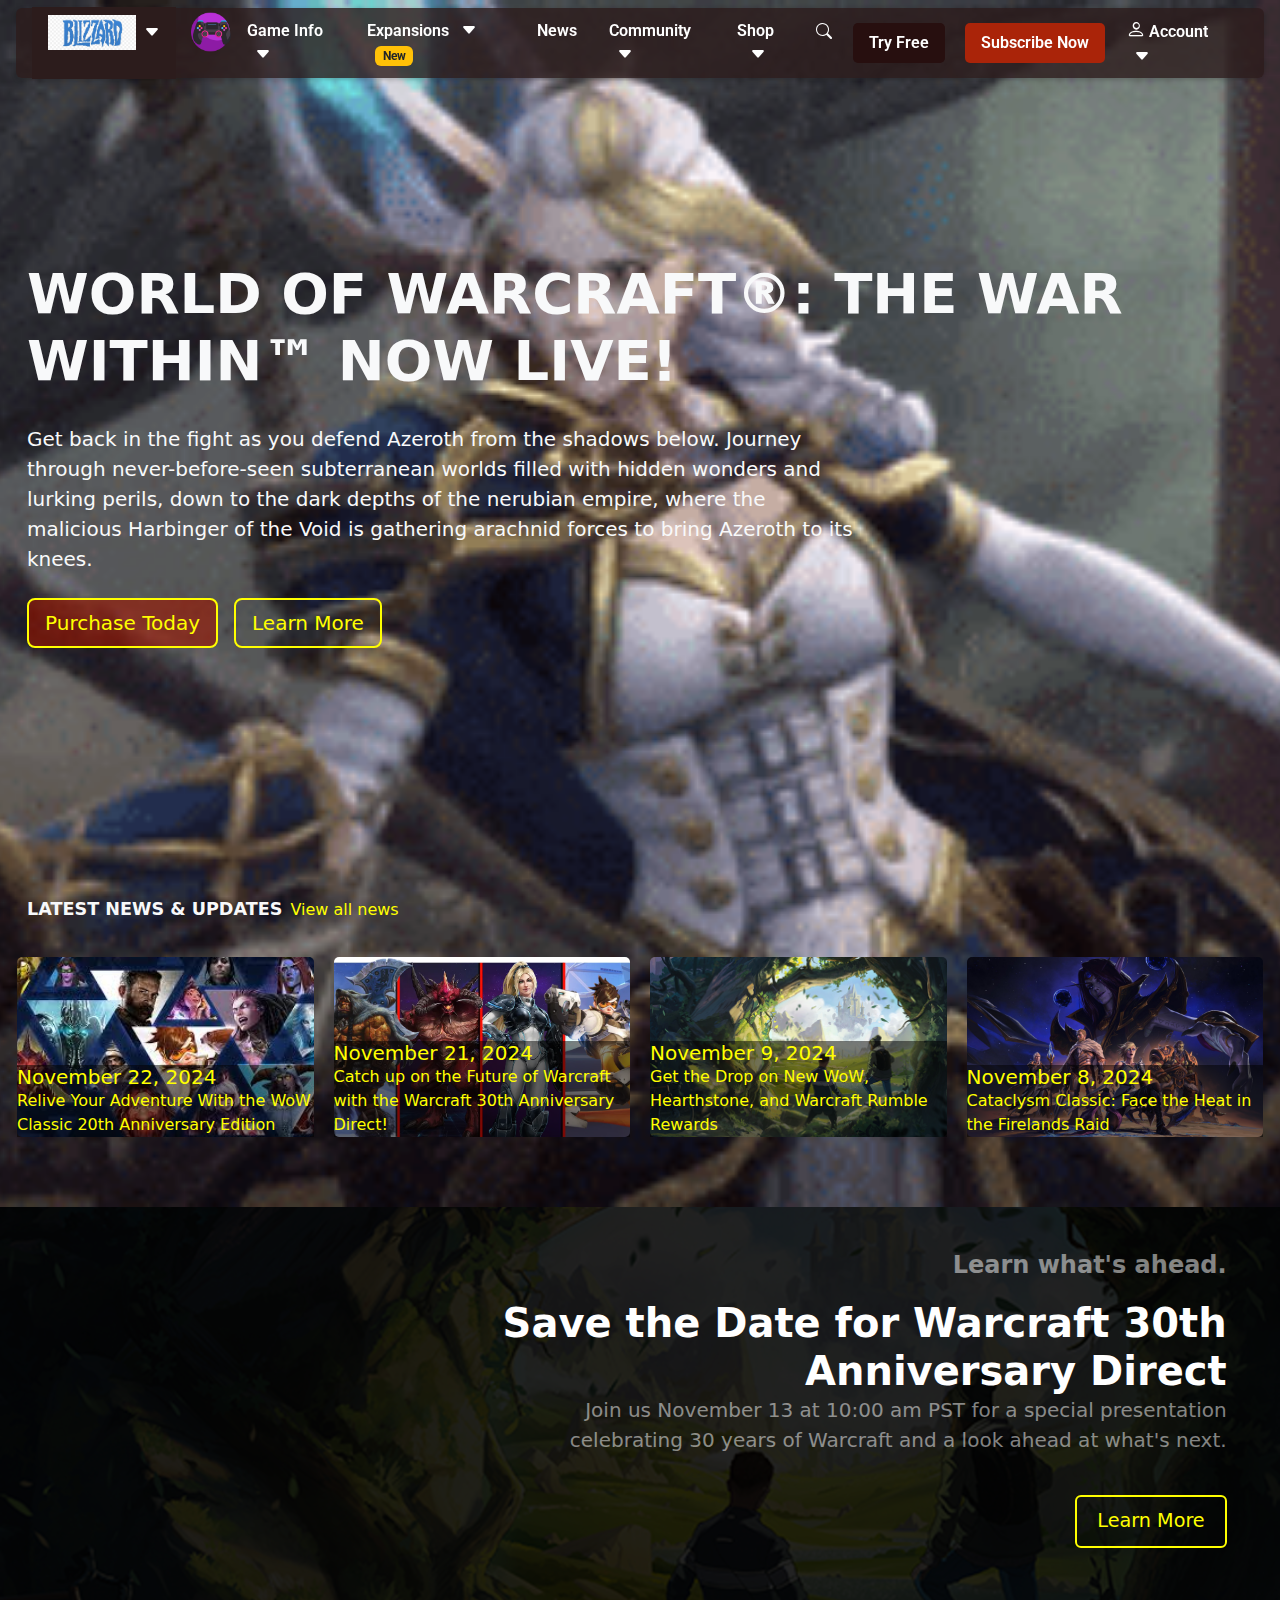
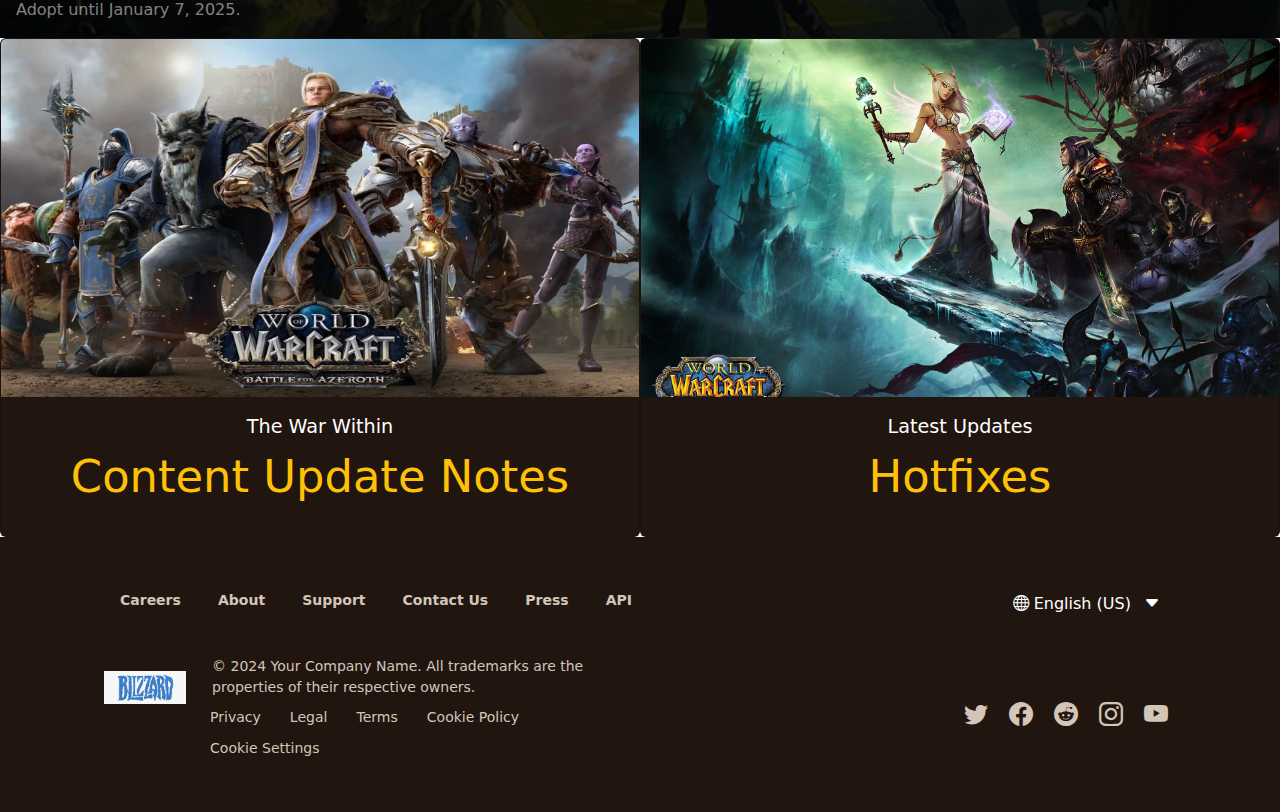
==== index.html @ fcb8c427 "a" ====
<!DOCTYPE html>
<html lang="en">
<head>
    <meta charset="UTF-8" />
    <meta name="viewport" content="width=device-width, initial-scale=1.0" />
    <title>Blizzard Games</title>
    <link href="https://cdn.jsdelivr.net/npm/bootstrap@5.3.0-alpha1/dist/css/bootstrap.min.css" rel="stylesheet" />
    <link href="https://cdn.jsdelivr.net/npm/bootstrap-icons/font/bootstrap-icons.css" rel="stylesheet" />
    <link href="https://fonts.googleapis.com/css2?family=Roboto:wght@400;600&display=swap" rel="stylesheet">
    <link rel="stylesheet" href="Style/style.css">
</head>

<body class="text-light">
    <nav class="navbar navbar-expand-lg navbar-dark fixed-top mt-2 mx-3 p-1 rounded"
        style="font-size: 1rem; background-color: rgba(44, 28, 28, 0.8)">
        <div class="container-fluid">
            <button class="navbar-toggler" type="button" data-bs-toggle="collapse" data-bs-target="#navbarNav"
                aria-controls="navbarNav" aria-expanded="false" aria-label="Toggle navigation">
                <span class="navbar-toggler-icon"></span>
                <i class="bi bi-x d-none" id="closeIcon"></i>
            </button>
            <div class="logo">
                <img src="images/16.png" alt="Logo" class="logo-img" />
            </div>
            <div class="collapse navbar-collapse" id="navbarNav">
                <div class="d-flex flex-column flex-lg-row">
                    <div class="top-image-container d-block d-lg-none text-center my-2">
                        <img src="images/15.png" alt="Top Image" style="width: 80%; border-radius: 8px" />
                    </div>
                    <div class="search-bar-container d-block d-lg-none my-2">
                        <form class="d-flex">
                            <input class="form-control me-2" type="search" placeholder="Search" aria-label="Search" />
                        </form>
                    </div>
                    <div class="dropdown my-1 d-none d-lg-block"
                        style="background-color: #2c1c1c; margin: 0; padding: 0">
                        <a class="nav-link d-flex align-items-center" href="#" id="blizzardDropdown"
                            data-bs-toggle="dropdown" aria-expanded="false">
                            <img src="images/9.webp" alt="Blizzard" style="height: 35px" />
                            <i class="bi bi-caret-down-fill ms-2"></i>
                        </a>
                        <ul class="dropdown-menu" aria-labelledby="blizzardDropdown"
                            style="background-color: #3b2121; min-width: 425px; padding: 0">
                            <li style="background-color: #2c1c1c">
                                <a class="dropdown-item d-flex align-items-center"
                                    style="background-color: #2c1c1c;color: #f6fbff;padding: 8px;" href="#">
                                    <i class="bi bi-globe"
                                        style=" font-size: 1rem; margin-left: 20px; margin-right: 15px;"></i>Visit
                                    Blizzard.com
                                </a>
                                <a class="dropdown-item d-flex align-items-center"
                                    style=" background-color: #2c1c1c; color: #f6fbff; padding: 8px; " href="#">
                                    <i class="bi bi-grid-3x3-gap-fill"
                                        style=" font-size: 1.5rem; margin-left: 15px; margin-right: 15px;"></i>All Games
                                </a>
                            </li>
                            <li class="dropdown-item text-uppercase"
                                style=" background-color: #110c0c; color: #b3a89a; padding: 8px;">
                                <p style="margin-left: 16px; font-size: 0.8rem">
                                    You might also like
                                </p>
                                <a class="dropdown-item d-flex align-items-start my-1" href="#"
                                    style=" background-color: #110c0c; color: #f8f5f2; padding: 8px 12px; font-size: 1rem; ">
                                    <img src="images/13.png" alt="War Within"
                                        style=" height: 30px; width: 30px; margin-right: 10px; margin-top: 9px;" />
                                    <div>
                                        <span class="fw-bold" style="color: #f6fbff">World of Warcraft: The War
                                            Within</span><br />
                                        <small style="color: #b3a89a">Expansion</small>
                                        <span class="badge bg-warning text-dark ms-2">New</span>
                                    </div>
                                </a>
                                <a class="dropdown-item d-flex align-items-start my-1" href="#"
                                    style=" background-color: #110c0c; color: #f8f5f2; padding: 8px 12px; ">
                                    <img src="images/14.png" alt="Cataclysm Classic"
                                        style=" height: 30px; width: 30px; object-fit: cover; margin-right: 10px; margin-top: 9px;" />
                                    <div style="width: calc(100% - 40px)">
                                        <span class="fw-bold">World of Warcraft: Cataclysm Classic</span><br />
                                        <small style="color: #b3a89a">Expansion</small>
                                    </div>
                                </a>
                                <a class="dropdown-item d-flex align-items-start my-1" href="#"
                                    style=" background-color: #110c0c; color: #f8f5f2; padding: 8px 12px; ">
                                    <img src="images/15.png" alt="Hearthstone"
                                        style=" height: 30px; width: 30px; object-fit: cover; margin-right: 10px; margin-top: 9px;" />
                                    <div style="width: calc(100% - 40px)">
                                        <span class="fw-bold">Hearthstone</span><br />
                                        <small style="color: #b3a89a">Strategy Card Game</small>
                                    </div>
                                </a>
                                <a class="dropdown-item d-flex align-items-start my-1" href="#"
                                    style="background-color: #110c0c; color: #f8f5f2; padding: 8px 12px;">
                                    <img src="images/16.png" alt="Warcraft Rumble"
                                        style=" height: 30px; width: 30px; object-fit: cover; margin-right: 10px; margin-top: 9px; " />
                                    <div style="width: calc(100% - 40px)">
                                        <span class="fw-bold">Warcraft Rumble</span><br />
                                        <small style="color: #b3a89a">Mobile Action Strategy</small>
                                    </div>
                                </a>
                            </li>
                        </ul>
                    </div>
                    <a href="#" class="d-inline-block d-none d-lg-block my-1">
                        <img src="images/12.png" alt="Game Icon"
                            style="height: 40px; width: 40px; margin-left:15px; margin-top:5px" class="logo-img"
                            id="logo-img-1" />
                    </a>
                    <div class="dropdown my-2">
                        <a class="nav-link" href="#" id="gameInfoDropdown" data-bs-toggle="dropdown"
                            aria-expanded="false">
                            <span class="text-white" style="font-size: 1rem; font-weight: 600">Game Info</span>
                            <i class="bi bi-caret-down-fill ms-2"></i>
                        </a>
                        <ul class="dropdown-menu" aria-labelledby="gameInfoDropdown"
                            style=" background-color: #3b2121; min-width: 300px; margin: 0; padding: 0; border: none; box-shadow: 0 4px 6px rgba(0, 0, 0, 0.1); ">
                            <li style="background-color: #2c1c1c; padding: 0">
                                <a class="dropdown-item" href="#"
                                    style=" background-color: #2c1c1c; color: #f8f5f2; font-size: 1.2rem; padding: 10px 20px; margin: 0; ">
                                    Overview
                                </a>
                                <a class="dropdown-item" href="#"
                                    style=" background-color: #2c1c1c; color: #f8f5f2; font-size: 1.2rem; font-weight: 500; padding: 10px 20px; margin: 0; ">
                                    Races
                                </a>
                                <a class="dropdown-item" href="#"
                                    style="background-color: #2c1c1c;color: #f8f5f2;font-size: 1.2rem;font-weight: 500;padding: 10px 20px;margin: 0;">
                                    Classes
                                </a>
                                <a class="dropdown-item" href="#"
                                    style="background-color: #2c1c1c;color: #f8f5f2;font-size: 1.2rem;font-weight: 500;padding: 10px 20px;margin: 0;">
                                    Content Update Notes
                                </a>
                            </li>
                            <li class="dropdown-item"
                                style=" background-color: #110c0c; color: #b3a89a; font-weight: 400; font-size: 1rem; padding: 0; margin: 0; ">
                                <p style="margin: 0; padding: 10px 20px; font-size: 0.8rem">
                                    LORE
                                </p>
                                <a class="dropdown-item" href="#"
                                    style=" background-color: #110c0c; color: #f8f5f2; font-size: 1.2rem; font-weight: 500; padding: 10px 20px; margin: 0; ">
                                    Story & Media
                                </a>
                                <a class="dropdown-item" href="#"
                                    style=" background-color: #110c0c; color: #f8f5f2; font-size: 1.2rem; font-weight: 500; padding: 10px 20px; margin: 0; ">
                                    Warcraft Timeline
                                </a>
                            </li>
                        </ul>
                    </div>
                    <div class="dropdown my-2">
                        <a class="nav-link text-white" style="font-size: 1rem; font-weight: 600" href="#"
                            id="expansionsDropdown" data-bs-toggle="dropdown" aria-expanded="false">
                            Expansions
                            <i class="bi bi-caret-down-fill ms-2"></i>
                            <span class="badge bg-warning text-dark ms-2">New</span>
                        </a>
                        <ul class="dropdown-menu" aria-labelledby="expansionsDropdown"
                            style=" background-color: #3b2121; min-width: 300px; margin: 0; padding: 0; border: none; ">
                            <li class="dropdown-item"
                                style=" background-color: #2c1c1c; color: #b3a89a; font-weight: 400; font-size: 0.8rem; padding: 0;">
                                <a class="dropdown-item" href="#"
                                    style=" color: #f8f5f2; font-size: 1rem; font-weight: 400; padding: 10px 20px; margin: 0;">The
                                    War Within
                                    <span class="badge bg-warning text-dark ms-2">New</span>
                                </a>
                            </li>
                            <li>
                                <hr class="dropdown-divider" style="background-color: #4b3535; margin: 0" />
                            </li>
                            <li class="dropdown-item"
                                style=" background-color: #110c0c; color: #b3a89a; font-weight: 400; font-size: 0.8rem; padding: 0; ">
                                <p style="margin: 0; padding: 10px 20px; font-size: 0.8rem">
                                    WOW CLASSIC
                                </p>
                                <a class="dropdown-item" href="#"
                                    style=" background-color: #110c0c; color: #f8f5f2; font-size: 1rem; font-weight: 400; padding: 10px 20px; margin: 0; ">Cataclysm
                                    Classic
                                </a>
                            </li>
                        </ul>
                    </div>
                    <a class="nav-link text-white" id="news" style="font-size: 1rem; font-weight: 600; margin-top:8px"
                        href="#">
                        News
                    </a>
                    <div class="dropdown my-2">
                        <a class="nav-link text-white" style="font-size: 1rem; font-weight: 600" href="#"
                            id="communityDropdown" data-bs-toggle="dropdown" aria-expanded="false">
                            Community
                            <i class="bi bi-caret-down-fill ms-2"></i>
                        </a>
                        <ul class="dropdown-menu" aria-labelledby="communityDropdown"
                            style=" background-color: #3b2121; min-width: 300px; margin: 0; padding: 0; border: none; ">
                            <li style="background-color: #2c1c1c; padding: 0">
                                <a class="dropdown-item" href="#"
                                    style=" background-color: #2c1c1c; color: #f8f5f2; padding: 10px 20px; font-size: 1.1rem; font-weight: 400; margin: 0; ">
                                    Forums
                                </a>
                                <a class="dropdown-item" href="#"
                                    style=" background-color: #2c1c1c; color: #f8f5f2; padding: 10px 20px; font-size: 1.1rem; font-weight: 400; margin: 0; ">
                                    Recruit a Friend
                                </a>
                                <p style=" margin: 0; padding: 10px 20px; font-size: 0.8rem; color: #b3a89a; ">
                                    LEADERBOARDS
                                </p>
                                <a class="dropdown-item" href="#"
                                    style=" background-color: #2c1c1c; color: #f8f5f2; padding: 10px 20px; font-size: 1.1rem; font-weight: 400; margin: 0; ">
                                    Mythic Dungeon
                                </a>
                                <a class="dropdown-item" href="#"
                                    style=" background-color: #2c1c1c; color: #f8f5f2; padding: 10px 20px; font-size: 1.1rem; font-weight: 400; margin: 0; ">
                                    Mythic Raid
                                </a>
                                <a class="dropdown-item" href="#"
                                    style=" background-color: #2c1c1c; color: #f8f5f2; padding: 10px 20px; font-size: 1.1rem; font-weight: 400; margin: 0; ">
                                    Player vs. Player
                                </a>
                            </li>
                            <li class="dropdown-item"
                                style="background-color: #110c0c;color: #b3a89a;font-size: 0.9rem;padding: 0;">
                                <p style="margin: 0; padding: 10px 20px; font-size: 0.8rem">
                                    ESPORTS
                                </p>
                                <a class="dropdown-item" href="#"
                                    style=" background-color: #110c0c; color: #f8f5f2; padding: 10px 20px; font-size: 1.1rem; font-weight: 400; margin: 0; ">
                                    Tournaments
                                </a>
                            </li>
                        </ul>
                    </div>
                    <div class="dropdown mx-2" id="shop">
                        <a class="nav-link text-white" style="font-size: 1rem " href="#" id="shop"
                            data-bs-toggle="dropdown" aria-expanded="false">
                            <span class="text-white"
                                style="font-size: 1rem; font-weight: 600; margin-left: -5px ">Shop</span>
                            <i class="bi bi-caret-down-fill ms-2"></i>
                        </a>
                        <ul class="dropdown-menu" aria-labelledby="shop" id="shop-1"
                            style=" background-color: #3b2121; min-width: 250px; border: none; margin-top:-7px">
                            <li>
                                <a class="dropdown-item d-flex align-items-start my-1" href="#"
                                    style="background-color: #3b2121;color: #f8f5f2;padding: 8px 12px;font-size: 1rem;">
                                    <img src="images/21.jpg" alt="War Within"
                                        style="height: 30px;width: 30px;margin-right: 10px;margin-top: 9px;" />
                                    <div>
                                        <span class="fw-bold" style="color: #f6fbff">In-Game Content</span><br />
                                        <small style="color: #b3a89a">Mounts, Pets, Services, .....</small>
                                    </div>
                                </a>
                            </li>
                            <li>
                                <a class="dropdown-item" href="#" style="color: #f8f5f2; padding: 10px 20px">Gear</a>
                            </li>
                        </ul>
                    </div>
                    <div class="dropdown my-2 d-none d-lg-block logo">
                        <a class="nav-link p-0" href="#" id="searchDropdownToggle" data-bs-toggle="dropdown"
                            aria-expanded="false" style="margin-top:9px">
                            <i class="bi bi-search text-white" style="font-size: 1rem; "></i>
                        </a>
                        <ul class="dropdown-menu p-4" aria-labelledby="searchDropdownToggle" id="searchDropdownMenu"
                            style=" background-color: #3b2121; width: 350px; display: none;  margin-left: -15px; ">
                            <li class="d-flex">
                                <input type="text" class="form-control me-2" placeholder="Search..." aria-label="Search"
                                    style="background-color: #2c1c1c;color: #f8f5f2;border: 1px solid #4b3535;padding: 10px;font-size: 1rem;" />
                            </li>
                        </ul>
                    </div>
                </div>
                <a class="btn btn-try-free" id="try-free"
                    style="font-size: 1rem; background-color: #270f0f;  font-weight: 600;" href="#" role="button">Try
                    Free</a>
                <a class="btn btn-subscribe" id="subscribe"
                    style="font-size: 1rem;  background-color: #aa2409; font-weight: 600;" href="#"
                    role="button">Subscribe Now</a>
                <div class="d-lg-none mt-3">
                    <div class="bg-brown p-3" style="border-radius: 5px;max-height: 600px;background-color: #2c1c1c;">
                        <p class="text-light mb-1" style="font-size: 0.8rem; margin-left: -5px">
                            More from Blizzard
                        </p>
                        <a class="text-decoration-none text-light" href="#"
                            style=" display: block; padding: 8px; border-radius: 5px; margin-bottom: 5px; ">
                            <i class="bi bi-globe"
                                style=" font-size: 1rem; font-weight: 10px; font-weight: 900; margin-left: -10px; "></i>
                            Visit Blizzard.com
                        </a>
                        <a class="text-decoration-none text-light" href="#"
                            style=" display: block; padding: 8px; border-radius: 5px; margin-bottom: 5px; ">
                            <i class="bi bi-grid-3x3-gap-fill"
                                style=" font-size: 1rem; font-weight: 10px; font-weight: 900; margin-left: -10px; "></i>
                            ALL Games
                        </a>
                        <p style="margin-left: 16px; font-size: 0.8rem; margin-left: -5px">
                            You might also like
                        </p>
                        <a class="d-flex align-items-start my-1" href="#"
                            style=" text-decoration: none; color: #f8f5f2; margin-left: -10px; font-size: 1rem; ">
                            <img src="images/13.png" alt="War Within"
                                style="height: 30px;width: 30px;margin-right: 10px;margin-top: 9px;" />
                            <div>
                                <span class="fw-bold" style="color: #f6fbff">World of Warcraft: The War
                                    Within</span><br />
                                <small style="color: #b3a89a">Expansion</small>
                                <span class="badge bg-warning text-dark ms-2">New</span>
                            </div>
                        </a>
                        <a class="d-flex align-items-start my-1" href="#"
                            style="text-decoration: none; color: #f8f5f2; margin-left: -7px">
                            <img src="images/14.png" alt="Cataclysm Classic"
                                style=" height: 30px; width: 30px; object-fit: cover; margin-right: 10px; margin-top: 9px; " />
                            <div style="width: calc(100% - 40px)">
                                <span class="fw-bold">World of Warcraft: Cataclysm Classic</span><br />
                                <small style="color: #b3a89a">Expansion</small>
                            </div>
                        </a>
                        <a class="d-flex align-items-start my-1" href="#"
                            style="text-decoration: none; color: #f8f5f2; margin-left: -7px">
                            <img src="images/15.png" alt="Hearthstone"
                                style=" height: 30px; width: 30px; object-fit: cover; margin-right: 10px; margin-top: 9px; " />
                            <div style="width: calc(100% - 40px)">
                                <span class="fw-bold">Hearthstone</span><br />
                                <small style="color: #b3a89a">Strategy Card Game</small>
                            </div>
                        </a>
                        <a class="d-flex align-items-start my-1" href="#"
                            style="text-decoration: none; color: #f8f5f2; margin-left: -8px">
                            <img src="images/16.png" alt="Warcraft Rumble"
                                style=" height: 30px; width: 30px; object-fit: cover; margin-right: 10px; margin-top: 9px; " />
                            <div style="width: calc(100% - 40px)">
                                <span class="fw-bold">Warcraft Rumble</span><br />
                                <small style="color: #b3a89a">Mobile Action Strategy</small>
                            </div>
                        </a>
                    </div>
                </div>
            </div>
            <div class="action-items">
                <div class="dropdown my-2">
                    <a class="nav-link" style="margin: 5px;" href="#" id="accountDropdown" data-bs-toggle="dropdown"
                        aria-expanded="false">
                        <i class="bi bi-person text-white" style="font-size: 1.2rem;"></i>
                        <span class="d-none d-lg-inline-block" style="font-size: 1rem; font-weight: 600;">Account</span>
                        <i class="bi bi-caret-down-fill ms-2"></i>
                    </a>
                    <ul class="dropdown-menu-left dropdown-menu p-4" aria-labelledby="accountDropdown"
                        style="background-color: #110c0c; width: 350px; margin: 0; padding: 0; border: none;">
                        <li>
                            <a href="#" class="btn btn-primary w-100 d-flex align-items-center mb-3"
                                style="background-color: #0c28c4; padding: 10px;">
                                <i class="bi bi-box-arrow-in-right me-2"></i> Log In
                            </a>
                        </li>
                        <li style="background-color: #2c1c1c; padding: 0; margin: 0;">
                            <a class="dropdown-item" href="#"
                                style="background-color: #2c1c1c; color: #f8f5f2; padding: 10px 15px; font-size: 1rem; margin: 0;">
                                <i class="bi bi-people me-2"></i> WoW Characters
                            </a>
                            <a class="dropdown-item" href="#"
                                style="background-color: #2c1c1c; color: #f8f5f2; padding: 10px 15px; font-size: 1rem; margin: 0;">
                                <i class="bi bi-gear me-2"></i> Account Settings
                            </a>
                            <a class="dropdown-item" href="forms.html"
                                style="background-color: #2c1c1c; color: #f8f5f2; padding: 10px 15px; font-size: 1rem; margin: 0;">
                                <i class="bi bi-pencil-square me-2"></i> Sign Up
                            </a>
                        </li>
                        <li style="background-color: #110c0c; padding: 0; margin: 0;">
                            <a class="dropdown-item" href="#"
                                style="background-color: #110c0c; color: #f8f5f2; padding: 10px 15px; font-size: 1rem; margin: 0;">
                                <i class="bi bi-question-circle me-2"></i> Support
                            </a>
                            <a class="dropdown-item" href="#"
                                style="background-color: #110c0c; color: #f8f5f2; padding: 10px 15px; font-size: 1rem; margin: 0;">
                                <i class="bi bi-basket me-2"></i> Shop
                            </a>
                            <a class="dropdown-item" href="#"
                                style="background-color: #110c0c; color: #f8f5f2; padding: 10px 15px; font-size: 1rem; margin: 0;">
                                <i class="bi bi-cloud-download me-2"></i> Download Battle.net
                            </a>
                        </li>
                    </ul>
                </div>
            </div>
        </div>
    </nav>
    <section class="jumbotron d-flex align-items-center"
        style="background-image: url('images/1.gif'); background-size: cover; background-position: center; color: #f8f8f2; padding: 60px 15px; min-height: 100vh;">
        <div class="container-fluid text-light">
            <h1 class="display-4 fw-bold text-start" style="font-weight: 600; margin-bottom: 30px; margin-top: 200px;">
                WORLD OF WARCRAFT&reg;: THE WAR
                WITHIN&trade; NOW LIVE!</h1>
            <p class="lead text-start"> Get back in the fight as you defend Azeroth from the shadows below. Journey <br
                    class="d-none d-sm-inline"> through never-before-seen subterranean worlds filled with hidden wonders
                and <br class="d-none d-sm-inline"> lurking perils, down to the dark depths of the nerubian empire,
                where the <br class="d-none d-sm-inline">malicious Harbinger of the Void is gathering arachnid forces to
                bring Azeroth to its <br class="d-none d-sm-inline">knees.
            </p>
            <div class="d-flex justify-content-start mt-4 flex-column flex-sm-row">
                <button class="btn btn-outline-warning btn-lg me-3 mb-3 mb-sm-0 btn-purchase-today"
                    style="background: rgba(159, 22, 0, .6);">Purchase Today</button>
                <button class="btn btn-outline-warning btn-lg">Learn More</button>
            </div>
            <div class="d-flex justify-content-start mt-5">
                <div class="d-flex align-items-center">
                    <span class="me-2 text-uppercase fw-bold small" style="font-size: 1.1rem;">LATEST NEWS &amp;
                        UPDATES</span>
                    <a href="#" class="text-decoration-underline-hover-info" style="color:yellow;">View all news</a>
                </div>
            </div>
            <div class="card-container d-flex flex-wrap mt-4">
                <div class="card-hover highlight-card">
                    <img src="images/2.jpeg" class="card-img-top" alt="Card Image">
                    <div class="card-img-overlay">
                        <h5 class="card-title">November 22, 2024</h5>
                        <p class="card-text">Relive Your Adventure With the WoW Classic 20th Anniversary Edition</p>
                    </div>
                </div>
                <div class="card-hover highlight-card">
                    <img src="images/3.webp" class="card-img-top" alt="Card Image">
                    <div class="card-img-overlay">
                        <h5 class="card-title">November 21, 2024</h5>
                        <p class="card-text">Catch up on the Future of Warcraft with the Warcraft 30th Anniversary
                            Direct!</p>
                    </div>
                </div>
                <div class="card-hover highlight-card">
                    <img src="images/4.webp" class="card-img-top" alt="Card Image">
                    <div class="card-img-overlay">
                        <h5 class="card-title">November 9, 2024</h5>
                        <p class="card-text">Get the Drop on New WoW, Hearthstone, and Warcraft Rumble Rewards</p>
                    </div>
                </div>
                <div class="card-hover highlight-card">
                    <img src="images/5.jpeg" class="card-img-top" alt="Card Image">
                    <div class="card-img-overlay">
                        <h5 class="card-title">November 8, 2024</h5>
                        <p class="card-text">Cataclysm Classic: Face the Heat in the Firelands Raid</p>
                    </div>
                </div>
            </div>
        </div>
    </section>
    <div class="container-fluid p-0">
        <div class=" border-0 position-relative">
            <div class="row g-0 align-items-center justify-content-center"
                style="background: url('images/4.webp') center/cover; padding: 40px 0; color: #ccc; background-color: #111; background-blend-mode: overlay;">
                <div class="col-10 col-md-11 text-end">
                    <p class="fw-bold text-white-50" style="font-size: 1.5rem;">
                        Learn what's ahead.
                    </p>
                    <h1 class="card-title fw-bolder text-white" style="font-size: 2.5rem;">
                        Save the Date for Warcraft 30th <br> Anniversary Direct
                    </h1>
                    <p class="card-text text-white-50" style="font-size: 1.25rem;">
                        Join us November 13 at 10:00 am PST for a special presentation <br> celebrating 30 years of
                        Warcraft and a look ahead at what's next.
                    </p>
                    <a href="#" class="btn btn-outline-warning mt-4"
                        style="font-size: 1.2rem; padding: 10px 20px; margin-bottom:50px">
                        Learn More
                    </a>
                </div>
                <div class="position-absolute bottom-0 start-0 p-3 text-white-50" style="font-size: 1rem;">
                    Adopt until January 7, 2025.
                </div>
            </div>
        </div>
    </div>
    <div class="container-fluid p-0">
        <div class="row g-0">
            <div class="col-md-6">
                <a href="#" class="text-decoration-none">
                    <div class="card text-white text-center card-hover-1" style="background-color: #211510;">
                        <div class="ratio ratio-16x9">
                            <img src="images/7.webp" class="card-img-top" alt="Content Update Notes" />
                        </div>
                        <div class="card-body">
                            <p class="card-text text-white mb-2" style="font-size:1.2rem;">The War Within</p>
                            <h4 class="card-title text-warning mb-3" style="font-size:2.8rem;">Content Update Notes</h4>
                        </div>
                    </div>
                </a>
            </div>
            <div class="col-md-6">
                <a href="#" class="text-decoration-none">
                    <div class="card text-white text-center card-hover-1" style="background-color: #211510;">
                        <div class="ratio ratio-16x9">
                            <img src="images/8.jpeg" class="card-img-top" alt="Hotfixes" />
                        </div>
                        <div class="card-body">
                            <p class="card-text text-white mb-2" style="font-size:1.2rem;">Latest Updates</p>
                            <h4 class="card-title text-warning mb-3" style="font-size:2.8rem;">Hotfixes</h4>
                        </div>
                    </div>
                </a>
            </div>
        </div>
    </div>
    <footer class="py-5 footer" style="background-color: #211510; color: #d3c6b8;">
        <div class="container">
            <div class="row">
                <div class="col-12 text-start mb-3">
                    <a href="#" class="mx-2 text-decoration-none fw-bold hover-box">Careers</a>
                    <a href="#" class="mx-2 text-decoration-none fw-bold hover-box">About</a>
                    <a href="#" class="mx-2 text-decoration-none fw-bold hover-box">Support</a>
                    <a href="#" class="mx-2 text-decoration-none fw-bold hover-box">Contact Us</a>
                    <a href="#" class="mx-2 text-decoration-none fw-bold hover-box">Press</a>
                    <a href="#" class="mx-2 text-decoration-none fw-bold hover-box">API</a>
                </div>
            </div>
            <div class="row align-items-start mt-4">
                <div class="col-md-6 d-flex align-items-start">
                    <div class="me-3" style="margin-top: 15px;">
                        <img src="images/9.webp" alt="Logo" class="img-fluid" style="max-height: 50px;">
                    </div>
                    <div>
                        <p class="mb-1" style="font-size: 14px; margin-left:10px;">
                            &copy; 2024 Your Company Name. All trademarks are the properties of their respective owners.
                        </p>
                        <div>
                            <a href="#" class="hover-box">Privacy</a>
                            <a href="#" class="hover-box">Legal</a>
                            <a href="#" class="hover-box">Terms</a>
                            <a href="#" class="hover-box">Cookie Policy</a>
                            <a href="#" class="hover-box">Cookie Settings</a>
                        </div>
                    </div>
                </div>
                <div class="col-md-6 d-flex flex-column align-items-end">
                    <div class="dropdown my-2">
                        <a class="nav-link text-white" id="language" style="font-size: 1rem;" href="#" id="languageDropdown">
                            <i class="bi bi-globe"></i> English (US)
                            <i class="bi bi-caret-down-fill ms-2"></i>
                        </a>
                        <ul class="dropdown-menu " aria-labelledby="languageDropdown"
                            style="background-color: #3b2121; min-width: 250px; border: none; margin-top: 1px; display: none;">
                            <li><a class="dropdown-item hover-box" href="#">English (US)</a></li>
                            <li><a class="dropdown-item hover-box" href="#">Spanish (ES)</a></li>
                            <li><a class="dropdown-item hover-box" href="#">French (FR)</a></li>
                        </ul>
                    </div>
                    <div class="icon" style="margin-top: 25px;">
                        <a href="#" class="icon-hover mx-2"><i class="bi bi-twitter"></i></a>
                        <a href="#" class="icon-hover mx-2"><i class="bi bi-facebook"></i></a>
                        <a href="#" class="icon-hover mx-2"><i class="bi bi-reddit"></i></a>
                        <a href="#" class="icon-hover mx-2"><i class="bi bi-instagram"></i></a>
                        <a href="#" class="icon-hover mx-2"><i class="bi bi-youtube"></i></a>
                    </div>
                </div>
            </div>
        </div>
    </footer>
    <script src="https://cdn.jsdelivr.net/npm/@popperjs/core@2.9.3/dist/umd/popper.min.js"></script>
    <script src="https://cdn.jsdelivr.net/npm/bootstrap@5.3.0-alpha1/dist/js/bootstrap.bundle.min.js"></script>
    <script src="Script/script.js"></script>
</body>
</html>
---- Style/style.css ----
.text-decoration-underline-hover-info {
    text-decoration: none;
    position: relative;
}
.text-decoration-underline-hover-info:hover::after {
    content: '';
    position: absolute;
    bottom: -2px;
    left: 0;
    width: 100%;
    height: 2px;
    background-color: yellow;
    transition: width 0.3s ease;
}
.text-decoration-underline-hover-info:hover::after {
    width: 100%;
}
.btn-purchase-today {
    background-color: rgba(159, 22, 0, .6);
    color: yellow;
    border: 2px solid yellow;
    transition: background-color 0.3s ease, transform 0.3s ease;
}
.btn-purchase-today:hover {
    background-color: red !important;
    color: yellow;
    border: 2px solid yellow;
    transform: scale(1.05);
}
.btn-outline-warning {
    background-color: transparent;
    color: yellow;
    border: 2px solid yellow;
    transition: background-color 0.3s ease, transform 0.3s ease;
}
.btn-outline-warning:hover {
    background-color: yellow;
    color: #000;
    border-color: yellow;
    transform: scale(1.05);
}
.navbar {
    display: flex;
    align-items: center;
    justify-content: flex-start;
    padding: 0;
    margin: 0;
    background-color: #000;
    height: 70px;
    box-shadow: 0 2px 5px rgba(0, 0, 0, 0.2);
}
.navbar .logo {
    display: flex;
    align-items: center;
    margin-right: 1rem;
}
.navbar .logo img {
    height: 50px;
    margin: 0;
}
.navbar .logo-img:hover {
    transform: scale(1.1);
    opacity: 0.8;
}
.navbar .nav-items {
    display: flex;
    flex-grow: 1;
    align-items: center;
    gap: 1rem;
    margin: 0;
    padding: 0;
}
.navbar .action-items {
    display: flex;
    align-items: center;
    gap: 0.5rem;
    margin: 0;
}
.navbar .dropdown {
    position: relative;
}
.navbar .nav-link,
.navbar .btn,
.navbar .dropdown-item {
    color: #ffffff;
    text-decoration: none;
    padding: 0.5rem 0.75rem;
    border: none;
    background-color: transparent;
    font-size: 1rem;
    transition: background-color 0.3s ease, color 0.3s ease;
}
.navbar .nav-link:hover,
.navbar .btn:hover,
.navbar .dropdown-item:hover {
    background-color: #d9f3f28e;
    color: #ffffff;
    border-radius: 8px;
}
.navbar .btn-try-free,
.navbar .btn-subscribe {
    border-radius: 5px;
    padding: 0.3rem 0.8rem;
    white-space: nowrap;
}
.navbar .btn-try-free {
    background-color: #3f1313;
    color: #fff;
    border-radius: 5px;
    padding: 0.5rem 1rem;
    font-weight: bold;
}
.navbar .btn-subscribe {
    background-color: #007bff;
    color: #fff;
    border-radius: 5px;
    padding: 0.5rem 1rem;
    font-weight: bold;
}
.navbar .btn-try-free:hover {
    background-color: #3f1313;
}
.navbar .btn-subscribe:hover {
    background-color: #0056b3;
}
.navbar .nav-items,
.navbar .action-items {
    display: flex;
    align-items: center;
    gap: 1rem;
}
.navbar .nav-link,
.navbar .btn {
    font-family: 'Roboto', sans-serif;
    font-size: 1rem;
    font-weight: 500;
    color: #fff;
    text-decoration: none;
    padding: 0.5rem 1rem;
    margin: 0;
    transition: transform 0.3s ease, opacity 0.3s ease;
}
.nav-items {
    display: flex;
    align-items: center;
    justify-content: space-between;
    flex-grow: 1;
    padding: 0 1rem;
}
.action-items {
    display: flex;
    align-items: center;
    gap: 1rem;
}
.nav-link,
.btn {
    padding: 0.5rem 1rem;
    margin: 0;
}
.dropdown-menu-left {
    left: auto !important;
    right: 0 !important;
    top: 100% !important;
    margin-top: 0.25rem;
    transform: translateX(-100%);
}
.navbar .btn:hover,
.navbar .nav-link:hover {
    opacity: 0.8;
    transform: scale(1.05);
}
.navbar .dropdown-menu {
    position: absolute;
    top: 100%;
    left: 0;
    margin: 0;
    padding: 0.5rem 1rem;
    background-color: #fff;
    box-shadow: 0 2px 8px rgba(0, 0, 0, 0.2);
}
.navbar .nav-link:hover,
.navbar .btn:hover {
    opacity: 0.8;
    transform: scale(1.05);
}
.hover-box {
    display: inline-block;
    padding: 5px 8px;
    border-radius: 5px;
    text-decoration: none;
    color: #d3c6b8;
    background-color: transparent;
    transition: background-color 0.3s ease, color 0.3s ease;
}
.hover-box:hover {
    background-color: rgba(255, 255, 255, 0.2);
    color: #d3c6b8;
}
.icon-hover {
    color: #d3c6b8; 
    font-size: 1.5rem; 
    transition: color 0.3s ease, transform 0.3s ease; 
}
.icon-hover:hover {
    color: #ffffff; 
    transform: scale(1.2); 
}
#mobile-sidebar {
    position: fixed;
    top: 0;
    right: -100%; 
    height: 100%;
    width: 300px;
    background: #32241f;
    box-shadow: -2px 0 5px rgba(0, 0, 0, 0.5);
    color: #ffffff;
    transition: right 0.3s ease;
    z-index: 1050;
    overflow-y: auto;
    display: flex;
    flex-direction: column;
}
#mobile-sidebar .top-section {
    background-color: #32241f;
    flex-shrink: 0;
}
#mobile-sidebar .bottom-section {
    background-color: #1a1714; 
    flex-grow: 1;
}
#mobile-sidebar .header {
    background-color: #161210; 
    padding: 15px;
    text-align: center;
    border-bottom: 1px solid #2a221e;
}
#mobile-sidebar .header img {
    height: 20px;
    margin-bottom: 10px;
}
#mobile-sidebar .close-btn {
    position: absolute;
    top: 10px;
    right: 10px;
    font-size: 1.5rem;
    cursor: pointer;
    color: #ffffff;
}
#mobile-sidebar .login-btn {
    display: block;
    width: 90%;
    margin: 15px auto;
    text-align: center;
    background-color: #0c28c4;
    color: #ffffff;
    padding: 10px;
    border: none;
    border-radius: 5px;
    font-size: 1rem;
    text-decoration: none;
    font-weight: bold;
}
#mobile-sidebar a {
    display: flex;
    align-items: center;
    text-decoration: none;
    color: #ffffff;
    padding: 15px 20px;
    font-size: 1rem;
    border-bottom: 1px solid #2a221e;
    gap: 10px; 
}
#mobile-sidebar a:hover {
    background-color: #2a221e;
}
#mobile-sidebar a i {
    font-size: 1.2rem;
    color: #c4c4c4; 
}
#mobile-sidebar .category {
    padding: 10px 20px;
    color: #c4b6a3;
    font-size: 0.85rem;
    text-transform: uppercase;
}
#mobile-sidebar a.active {
    background-color: #2a221e;
    font-weight: bold;
}
#mobile-sidebar a:last-of-type {
    border-bottom: none;
}

footer p {
    margin-bottom: 8px;
}
footer a {
    font-size: 14px;
    margin-right: 8px;
}
footer img {
    max-height: 50px;
}
.dropdown {
    margin-top: -10px;
}
footer div>a {
    display: inline-block;
    margin-right: 8px;
    font-size: 14px;
}
.nav-link:hover,
.navbar-toggler:hover {
    color: #fff !important;
    transform: none !important;
    transition: none !important;
}
#searchDropdown .dropdown-menu .form-control:hover,
#searchDropdown .dropdown-menu .btn:hover {
    color: inherit !important;
    background-color: inherit !important;
    transform: none !important;
    transition: none !important;
}
#searchDropdown i:hover {
    color: white !important;
    transform: none !important;
    transition: none !important;
}
.footer {
    font-weight: 400; /* Consistent font weight */
    padding: 2rem 1rem; /* Adjust padding for better alignment */
}

.footer .row {
    margin: 0; /* Remove excessive margins from rows */
}

.footer a {
    font-weight: 500; /* Consistent link font weight */
    color: #d3c6b8;
}

.footer a:hover {
    color: #ffffff; /* Highlight links on hover for better UX */
}

.footer .dropdown-menu {
    background-color: #3b2121; 
    border: none;
    min-width: 250px;
    display: none;
}

.footer .dropdown-menu .dropdown-item {
    font-weight: 400; /* Consistent dropdown items font weight */
}
@media (min-width: 992px) {
    .dropdown:hover .dropdown-menu {
        display: block;
        opacity: 1;
        transform: translateY(0);
    }
    @keyframes slideIn {
        0% {
            opacity: 0;
            transform: translateY(-10px);
        }
        100% {
            opacity: 1;
            transform: translateY(0);
        }
    }
    .dropdown-menu {
        display: none;
        opacity: 0;
        transform: translateY(-10px);
        transition: opacity 0.3s ease, transform 0.3s ease;
        animation: slideIn 0.3s ease-out forwards;
        left: 0;
        right: 0;
        margin-top: 5px;
        padding: 0.5rem;
        background-color: #2d2d2d;
        position: relative;
        border-radius: 5px;
    }
    .dropdown-item {
        padding: 100px 150px;
        text-align: left;
        background-color: #333;
        color: #fff;
        transition: background-color 0.3s ease;
    }
    .dropdown-item:hover {
        background-color: rgba(255, 255, 255, 0.2);
    }
    .navbar .logo {
        display: none;
    }
    .navbar .nav-items {
        display: flex;
        align-items: center;
        justify-content: space-between;
        flex-grow: 1;
        margin: 0 1rem;
    }
    .navbar .action-items {
        display: flex;
        align-items: center;
        gap: 1rem;
    }
    .navbar .nav-link,
    .navbar .btn {
        margin-right: 0;
        margin-left: 0;
    }
    .navbar .btn-subscribe:hover {
        transform: scale(1.1);
        opacity: 0.8;
    }
    .navbar .btn-try-free:hover {
        transform: scale(1.1);
        opacity: 0.8;
    }
    .dropdown-menu-left {
        left: auto !important;
        right: 10px;
        transform: none;
    }
    #shop {
        margin-top: 4px;
    }
    .dropdown-item-category {
        color: #bbb;
        font-weight: bold;
        padding: 0.25rem 1rem;
        font-size: 0.85rem;
        text-transform: uppercase;
    }
    .card-container {
        display: flex;
        justify-content: space-between;
        flex-wrap: wrap;
        margin-top: 20px;
        margin-right: -20px;
        margin-left: -20px;
    }
    .highlight-card {
        color: yellow;
        transition: color 0.3s ease;
        position: relative;
        padding: 10px;
        overflow: hidden;
        background-color: transparent;
        width: 25%;
        height: 200px;
        border: none;
    }
    .card-hover {
        transition: all 0.3s ease;
    }
    .card-hover-1:hover {
        border: 4px solid yellow;
        border-radius: 10px;
        box-shadow: none;
    }
    .card-hover-1 {
        transition: border-radius 0.3s ease, border 0.3s ease;
    }
    .card-hover:hover {
        border: none;
        box-shadow: none;
    }
    .highlight-card .card-title,
    .highlight-card .card-text {
        color: yellow;
        transition: color 0.3s ease;
        background: rgba(0, 0, 0, 0.5);
    }
    .highlight-card .card-img-top {
        width: 100%;
        height: 100%;
        object-fit: cover;
        border-radius: 5px;
    }
    .highlight-card:hover .card-img-top {
        border: 4px solid yellow;
    }
    .highlight-card:hover .card-title,
    .highlight-card:hover .card-text {
        color: white;
    }
    .highlight-card .card-img-overlay {
        padding: 10px;
        height: 100%;
        display: flex;
        flex-direction: column;
        justify-content: flex-end;
    }
    .highlight-card:hover .card-title {
        color: yellow;
    }
    section div div span {
        margin-top: 200px
    }
    section div div a {
        margin-top: 200px
    }
    footer .nav-link {
        margin-top: -80px;
    }
    footer .dropdown-menu {
        position: absolute;
        right: 0;
        background-color: #3b2121;
        min-width: 150px;
        padding: 0;
        border: none;
        z-index: 1000;
    }
    footer .dropdown-menu .dropdown-item {
        padding: 8px 12px;
        font-size: 0.9rem;
        color: #d3c6b8;
    }
    footer .dropdown-menu .dropdown-item:hover {
        background-color: #d3c6b8;
        color: #211510;
    }
    #subscribe{
        margin-left: 20px;
    }
    #try-free{
        margin-left: 5px;
    }
    .footer {
        padding-left: 5rem;
        padding-right: 5rem; /* Reduce excessive side padding */
    }

    .footer .col-md-6 {
        justify-content: space-between;
    }

    .footer .icon {
        margin-top: 0; /* Remove excessive margin */
    }
}
@media (max-width: 767px) {
    .collapse.navbar-collapse {
        max-height: 1000px;
        overflow-y: auto;
        scrollbar-width: thin;
        scrollbar-color: #888 #444;
    }
    .collapse.navbar-collapse::-webkit-scrollbar {
        width: 8px;
    }
    .collapse.navbar-collapse::-webkit-scrollbar-thumb {
        background-color: #888;
        border-radius: 4px;
    }
    .collapse.navbar-collapse::-webkit-scrollbar-track {
        background-color: #444;
    }
    .navbar {
        flex-wrap: wrap;
        margin: 0 !important;
        padding: 0;
    }
    .nav-items {
        flex-direction: column;
        align-items: flex-start;
        gap: 0.5rem;
        margin: 0;
        padding: 0.5rem 1rem;
    }
    .logo {
        order: 1;
    }
    .nav-link,
    .btn {
        font-size: 1.2rem;
        padding: 0.5rem 1rem;
    }
    .nav-link {
        margin-right: 5px;
        margin-left: 20px;
    }
    .btn {
        margin-right: 10px;
    }
    .navbar-collapse {
        position: fixed;
        top: 0;
        left: -75%;
        height: 100vh;
        width: 75%;
        background-color: rgba(44, 28, 28, 0.8);
        z-index: 1050;
        transition: left 0.3s ease;
        box-shadow: 2px 0 5px rgba(0, 0, 0, 0.5);
        padding-top: 70px;
    }
    
    .navbar-collapse.show {
        left: 0;
    }
    .navbar-toggler {
        position: absolute;
        top: 15px;
        left: 12px;
        z-index: 1100;
    }
    #closeIcon {
        font-size: 1.5rem; 
        color: white; 
    }
    .action-items {
        position: absolute;
        right: 20px;
        z-index: 1100;
    }
    .navbar .logo {
        display: flex !important;
        justify-content: center;
        width: 100%;
    }
    .navbar-collapse .btn-try-free,
    .navbar-collapse .btn-subscribe {
        width: auto;
        margin-top: 0px;
        padding: 0.5rem 1rem;
        font-size: 1rem;
        text-align: center;
    }
    .navbar-collapse .btn-try-free {
        background-color: #3f1313;
        color: #ffffff;
        border-radius: 5px;
        font-weight: bold;
        transition: background-color 0.3s ease, transform 0.3s ease;
    }
    .navbar-collapse .btn-try-free:hover {
        background-color: #218838;
        transform: scale(1.05);
    }
    .navbar-collapse .btn-subscribe {
        background-color: #007bff;
        color: #ffffff;
        border-radius: 5px;
        font-weight: bold;
        transition: background-color 0.3s ease, transform 0.3s ease;
    }
    .navbar-collapse .btn-subscribe:hover {
        background-color: #0056b3;
        transform: scale(1.05);
    }
    .navbar .btn-try-free,
    .navbar .btn-subscribe {
        display: block;
        width: 95%;
        margin-top: 10px;
        text-align: center;
    }
    .navbar .btn-try-free {
        background-color: #28a745;
    }
    .navbar .btn-subscribe {
        background-color: #007bff;
    }
    .dropdown-menu-left {
        left: auto !important;
        right: 10px;
        transform: none;
        padding: 15px;
        min-height: 400px;
        background-color: #110c0c;
    }
    .navbar .nav-link,
    .navbar .btn {
        font-size: 1rem;
        padding: 0.7rem 1.2rem;
        margin: 0.2rem;
    }
    .btn-try-free,
    .btn-subscribe {
        width: 100%;
        text-align: center;
    }
    footer .row {
        justify-content: center;
        text-align: center; 
    }
    footer .col-12 {
        text-align: center;
    }
    .footer .col-md-6 {
        flex-direction: column;
        align-items: center !important; 
        text-align: center; 
    }
    .footer #language{
        margin-left: -2px;
    }
    .footer .col-md-6 .icon {
        margin-top: 15px;
        margin-left: -20px;
    }
    footer .col-12.text-start {
        text-align: center !important;
    }
    footer .col-12 {
        text-align: center; 
    }
    footer .col-md-6.col-12 {
        display: flex;
        flex-direction: column !important;
        align-items: center !important;
        text-align: center !important;
        margin-bottom: 10px;
    }
    footer .col-md-6 {
        display: flex;
        flex-direction: column;
        align-items: center; 
        text-align: center; 
    }
    footer .col-md-6.col-12.d-flex {
        text-align: center !important;
    }
    footer .icon {
        margin-top: 20px;
        display: flex;
        justify-content: center;
        text-align: center !important;
    }
    footer .icon a {
        margin: 0 10px !important;
    }
    footer .dropdown-menu {
        left: 50% !important;
        transform: translateX(-50%) !important;
        margin-top: 5px !important;
    }
    .footer .dropdown {
        text-align: center;
        margin: 10px 0;
    }
    footer .nav-link {
        font-size: 14px !important;
    }
    footer .icon-hover {
        font-size: 18px !important;
    }
    footer .hover-box {
        font-size: 12px !important;
        padding: 5px 0 !important;
    }
    footer .me-3 {
        margin-top: 10px !important;
        margin-bottom: 10px !important;
    }
    .jumbotron {
        padding: 30px 15px;
        text-align: center;
    }
    .jumbotron h1,
    .jumbotron p {
        text-align: center !important;
    }
    .jumbotron .d-flex {
        flex-direction: column !important;
    }
    .highlight-card {
        width: 100%;
    }
    .highlight-card .card-img-top {
        height: 200px;
    }
    .highlight-card .card-title,
    .highlight-card .card-text {
        text-align: center;
        font-size: 0.9rem;
    }
    .card-container {
        display: flex;
        flex-direction: column;
        gap: 15px;
        margin-top: 20px;
    }
    .highlight-card {
        position: relative;
        overflow: hidden;
        background-color: transparent;
        width: 100%;
        height: auto;
        border: none;
    }
    .highlight-card .card-img-top {
        width: 100%;
        height: 200px;
        object-fit: cover;
    }
    .highlight-card .card-img-overlay {
        position: absolute;
        bottom: 0;
        width: 100%;
        background: rgba(0, 0, 0, 0.6);
        color: yellow;
        padding: 10px;
        display: flex;
        flex-direction: column;
        justify-content: flex-end;
    }
    .highlight-card .card-title {
        font-size: 0.9rem;
        font-weight: bold;
        margin: 0;
        color: yellow;
    }
    .highlight-card .card-text {
        font-size: 0.8rem;
        margin: 5px 0 0;
        color: yellow;
    }
    .dropdown-menu {
        bottom: 100%;
        top: auto;
        margin-top: 0;
        margin-bottom: 10px;
    }
    #searchDropdownMenu {
        display: none;
        position: absolute; 
        bottom: 100%; 
        left: 0; 
        width: 80%; 
        padding: 15px; 
        min-height: 100px; 
        background-color: #3b2121; 
        z-index: 1000; 
    }
    #searchDropdownMenu {
        display: none !important;
    }
    #searchDropdownToggle i {
        display: none !important;
    }
    #shop-1 {
        height: 130px;
    }
    .action-items .dropdown-menu {
        display: none; /* Hide the dropdown */
    }
}
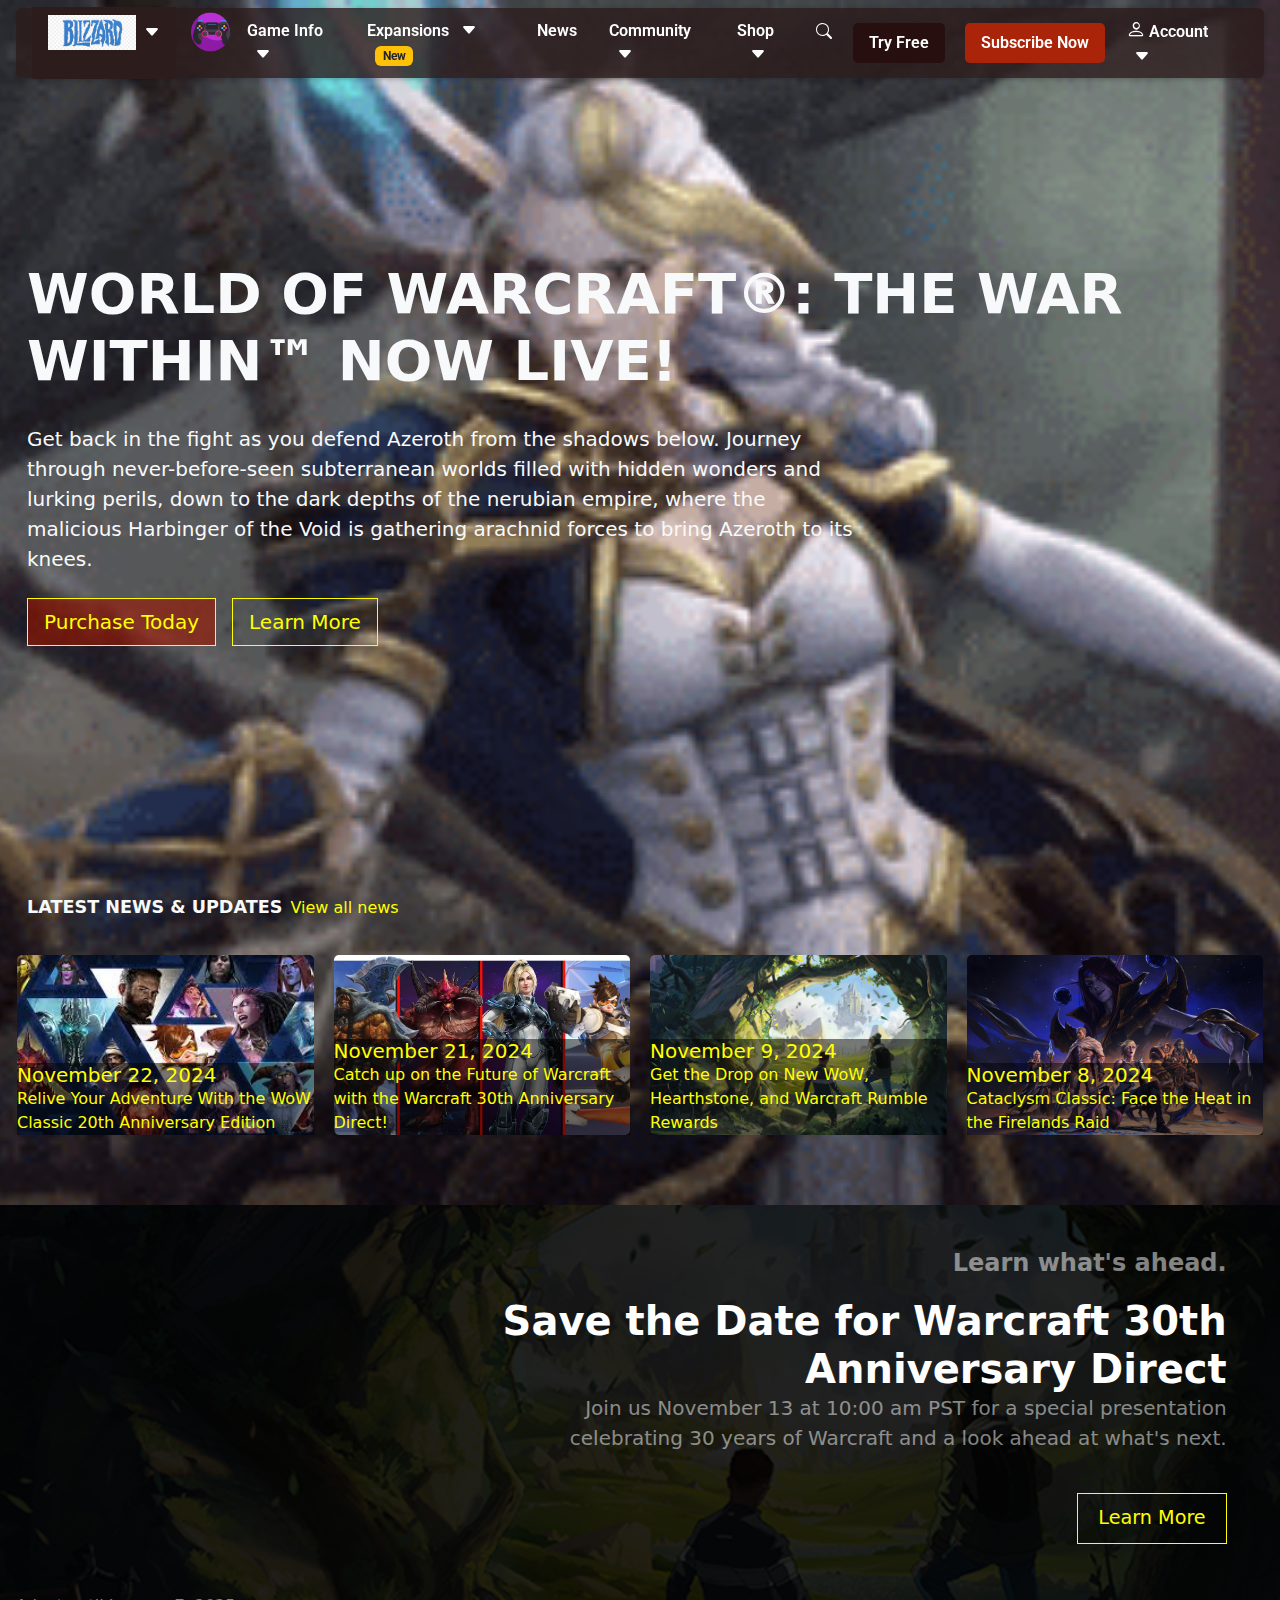
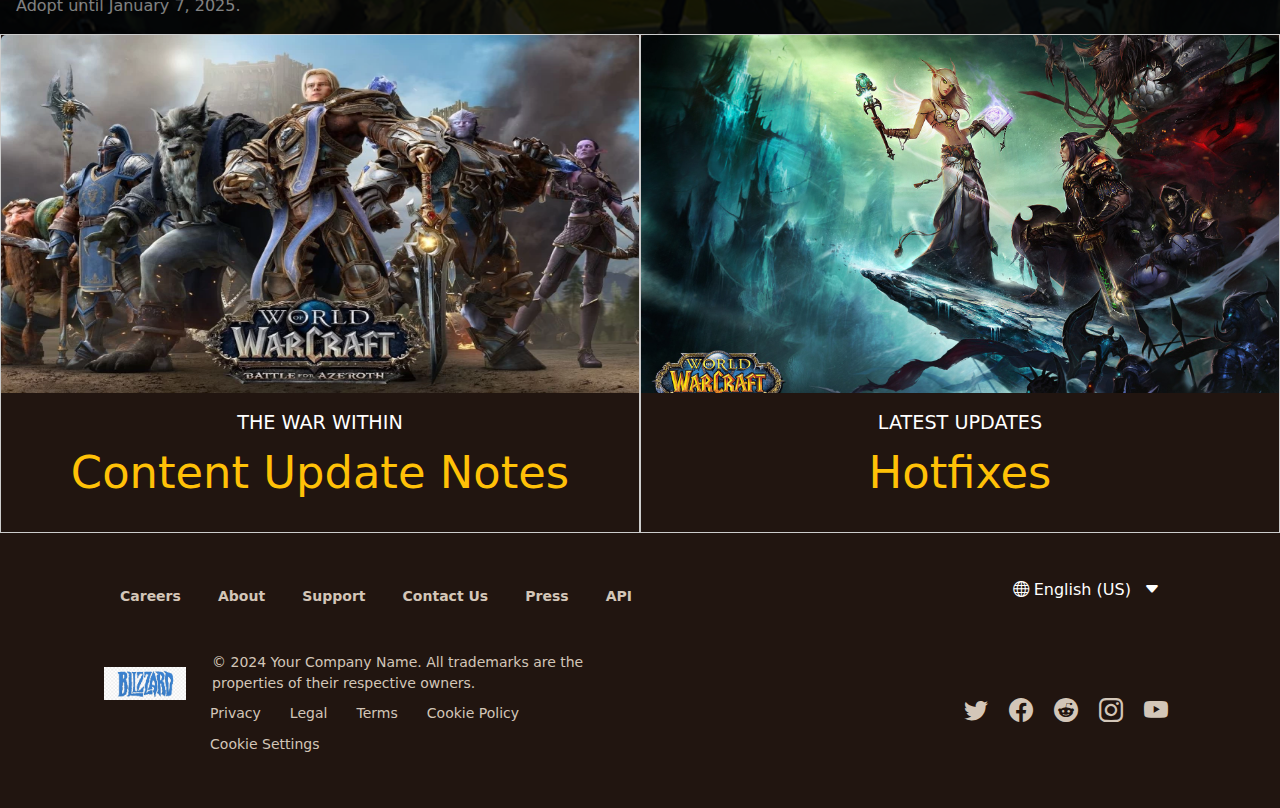
==== commit 67066178: ";)" ====
--- a/index.html
+++ b/index.html
@@ -9,14 +9,13 @@
     <link href="https://fonts.googleapis.com/css2?family=Roboto:wght@400;600&display=swap" rel="stylesheet">
     <link rel="stylesheet" href="Style/style.css">
 </head>
-
 <body class="text-light">
     <nav class="navbar navbar-expand-lg navbar-dark fixed-top mt-2 mx-3 p-1 rounded"
         style="font-size: 1rem; background-color: rgba(44, 28, 28, 0.8)">
         <div class="container-fluid">
             <button class="navbar-toggler" type="button" data-bs-toggle="collapse" data-bs-target="#navbarNav"
                 aria-controls="navbarNav" aria-expanded="false" aria-label="Toggle navigation">
-                <span class="navbar-toggler-icon"></span>
+                <span class="navbar-toggler-icon" id="hamburgerIcon"></span>
                 <i class="bi bi-x d-none" id="closeIcon"></i>
             </button>
             <div class="logo">
@@ -25,10 +24,13 @@
             <div class="collapse navbar-collapse" id="navbarNav">
                 <div class="d-flex flex-column flex-lg-row">
                     <div class="top-image-container d-block d-lg-none text-center my-2">
-                        <img src="images/15.png" alt="Top Image" style="width: 80%; border-radius: 8px" />
+                        <img src="images/9.webp" alt="Top Image"
+                            style="width: 40%; flex-direction: column; margin-top:-120px; height:7vh; border-radius: 8px" />
+                        <img src="images/15.png" alt="Top Image"
+                            style="width: 80%; height:19vh; margin-top:-20px; border-radius: 8px" />
                     </div>
                     <div class="search-bar-container d-block d-lg-none my-2">
-                        <form class="d-flex">
+                        <form class="d-flex" style="padding: 20px;">
                             <input class="form-control me-2" type="search" placeholder="Search" aria-label="Search" />
                         </form>
                     </div>
@@ -59,8 +61,7 @@
                                 <p style="margin-left: 16px; font-size: 0.8rem">
                                     You might also like
                                 </p>
-                                <a class="dropdown-item d-flex align-items-start my-1" href="#"
-                                    style=" background-color: #110c0c; color: #f8f5f2; padding: 8px 12px; font-size: 1rem; ">
+                                <a class="dropdown-item d-flex align-items-start my-1" href="#" style=" background-color: #110c0c; color: #f8f5f2; padding: 8px 12px; font-size: 1rem; ">
                                     <img src="images/13.png" alt="War Within"
                                         style=" height: 30px; width: 30px; margin-right: 10px; margin-top: 9px;" />
                                     <div>
@@ -70,17 +71,14 @@
                                         <span class="badge bg-warning text-dark ms-2">New</span>
                                     </div>
                                 </a>
-                                <a class="dropdown-item d-flex align-items-start my-1" href="#"
-                                    style=" background-color: #110c0c; color: #f8f5f2; padding: 8px 12px; ">
-                                    <img src="images/14.png" alt="Cataclysm Classic"
-                                        style=" height: 30px; width: 30px; object-fit: cover; margin-right: 10px; margin-top: 9px;" />
+                                <a class="dropdown-item d-flex align-items-start my-1" href="#" style=" background-color: #110c0c; color: #f8f5f2; padding: 8px 12px; ">
+                                    <img src="images/14.png" alt="Cataclysm Classic" style=" height: 30px; width: 30px; object-fit: cover; margin-right: 10px; margin-top: 9px;" />
                                     <div style="width: calc(100% - 40px)">
                                         <span class="fw-bold">World of Warcraft: Cataclysm Classic</span><br />
                                         <small style="color: #b3a89a">Expansion</small>
                                     </div>
                                 </a>
-                                <a class="dropdown-item d-flex align-items-start my-1" href="#"
-                                    style=" background-color: #110c0c; color: #f8f5f2; padding: 8px 12px; ">
+                                <a class="dropdown-item d-flex align-items-start my-1" href="#" style=" background-color: #110c0c; color: #f8f5f2; padding: 8px 12px; ">
                                     <img src="images/15.png" alt="Hearthstone"
                                         style=" height: 30px; width: 30px; object-fit: cover; margin-right: 10px; margin-top: 9px;" />
                                     <div style="width: calc(100% - 40px)">
@@ -88,10 +86,8 @@
                                         <small style="color: #b3a89a">Strategy Card Game</small>
                                     </div>
                                 </a>
-                                <a class="dropdown-item d-flex align-items-start my-1" href="#"
-                                    style="background-color: #110c0c; color: #f8f5f2; padding: 8px 12px;">
-                                    <img src="images/16.png" alt="Warcraft Rumble"
-                                        style=" height: 30px; width: 30px; object-fit: cover; margin-right: 10px; margin-top: 9px; " />
+                                <a class="dropdown-item d-flex align-items-start my-1" href="#" style="background-color: #110c0c; color: #f8f5f2; padding: 8px 12px;">
+                                    <img src="images/16.png" alt="Warcraft Rumble" style=" height: 30px; width: 30px; object-fit: cover; margin-right: 10px; margin-top: 9px; " />
                                     <div style="width: calc(100% - 40px)">
                                         <span class="fw-bold">Warcraft Rumble</span><br />
                                         <small style="color: #b3a89a">Mobile Action Strategy</small>
@@ -106,74 +102,58 @@
                             id="logo-img-1" />
                     </a>
                     <div class="dropdown my-2">
-                        <a class="nav-link" href="#" id="gameInfoDropdown" data-bs-toggle="dropdown"
-                            aria-expanded="false">
+                        <a class="nav-link" href="#" id="gameInfoDropdown" data-bs-toggle="dropdown" aria-expanded="false">
                             <span class="text-white" style="font-size: 1rem; font-weight: 600">Game Info</span>
                             <i class="bi bi-caret-down-fill ms-2"></i>
                         </a>
-                        <ul class="dropdown-menu" aria-labelledby="gameInfoDropdown"
-                            style=" background-color: #3b2121; min-width: 300px; margin: 0; padding: 0; border: none; box-shadow: 0 4px 6px rgba(0, 0, 0, 0.1); ">
+                        <ul class="dropdown-menu" aria-labelledby="gameInfoDropdown" style=" background-color: #3b2121; min-width: 300px; margin: 0; padding: 0; border: none; box-shadow: 0 4px 6px rgba(0, 0, 0, 0.1); ">
                             <li style="background-color: #2c1c1c; padding: 0">
-                                <a class="dropdown-item" href="#"
-                                    style=" background-color: #2c1c1c; color: #f8f5f2; font-size: 1.2rem; padding: 10px 20px; margin: 0; ">
+                                <a class="dropdown-item" href="#" style=" background-color: #2c1c1c; color: #f8f5f2; font-size: 1.2rem; padding: 10px 20px; margin: 0; ">
                                     Overview
                                 </a>
-                                <a class="dropdown-item" href="#"
-                                    style=" background-color: #2c1c1c; color: #f8f5f2; font-size: 1.2rem; font-weight: 500; padding: 10px 20px; margin: 0; ">
+                                <a class="dropdown-item" href="#" style=" background-color: #2c1c1c; color: #f8f5f2; font-size: 1.2rem; font-weight: 500; padding: 10px 20px; margin: 0; ">
                                     Races
                                 </a>
-                                <a class="dropdown-item" href="#"
-                                    style="background-color: #2c1c1c;color: #f8f5f2;font-size: 1.2rem;font-weight: 500;padding: 10px 20px;margin: 0;">
+                                <a class="dropdown-item" href="#" style="background-color: #2c1c1c;color: #f8f5f2;font-size: 1.2rem;font-weight: 500;padding: 10px 20px;margin: 0;">
                                     Classes
                                 </a>
-                                <a class="dropdown-item" href="#"
-                                    style="background-color: #2c1c1c;color: #f8f5f2;font-size: 1.2rem;font-weight: 500;padding: 10px 20px;margin: 0;">
+                                <a class="dropdown-item" href="#" style="background-color: #2c1c1c;color: #f8f5f2;font-size: 1.2rem;font-weight: 500;padding: 10px 20px;margin: 0;">
                                     Content Update Notes
                                 </a>
                             </li>
-                            <li class="dropdown-item"
-                                style=" background-color: #110c0c; color: #b3a89a; font-weight: 400; font-size: 1rem; padding: 0; margin: 0; ">
+                            <li class="dropdown-item" style=" background-color: #110c0c; color: #b3a89a; font-weight: 400; font-size: 1rem; padding: 0; margin: 0; ">
                                 <p style="margin: 0; padding: 10px 20px; font-size: 0.8rem">
                                     LORE
                                 </p>
-                                <a class="dropdown-item" href="#"
-                                    style=" background-color: #110c0c; color: #f8f5f2; font-size: 1.2rem; font-weight: 500; padding: 10px 20px; margin: 0; ">
+                                <a class="dropdown-item" href="#" style=" background-color: #110c0c; color: #f8f5f2; font-size: 1.2rem; font-weight: 500; padding: 10px 20px; margin: 0; ">
                                     Story & Media
                                 </a>
-                                <a class="dropdown-item" href="#"
-                                    style=" background-color: #110c0c; color: #f8f5f2; font-size: 1.2rem; font-weight: 500; padding: 10px 20px; margin: 0; ">
+                                <a class="dropdown-item" href="#" style=" background-color: #110c0c; color: #f8f5f2; font-size: 1.2rem; font-weight: 500; padding: 10px 20px; margin: 0; ">
                                     Warcraft Timeline
                                 </a>
                             </li>
                         </ul>
                     </div>
                     <div class="dropdown my-2">
-                        <a class="nav-link text-white" style="font-size: 1rem; font-weight: 600" href="#"
-                            id="expansionsDropdown" data-bs-toggle="dropdown" aria-expanded="false">
+                        <a class="nav-link text-white" style="font-size: 1rem; font-weight: 600" href="#" id="expansionsDropdown" data-bs-toggle="dropdown" aria-expanded="false">
                             Expansions
                             <i class="bi bi-caret-down-fill ms-2"></i>
                             <span class="badge bg-warning text-dark ms-2">New</span>
                         </a>
-                        <ul class="dropdown-menu" aria-labelledby="expansionsDropdown"
-                            style=" background-color: #3b2121; min-width: 300px; margin: 0; padding: 0; border: none; ">
-                            <li class="dropdown-item"
-                                style=" background-color: #2c1c1c; color: #b3a89a; font-weight: 400; font-size: 0.8rem; padding: 0;">
-                                <a class="dropdown-item" href="#"
-                                    style=" color: #f8f5f2; font-size: 1rem; font-weight: 400; padding: 10px 20px; margin: 0;">The
-                                    War Within
+                        <ul class="dropdown-menu" aria-labelledby="expansionsDropdown" style=" background-color: #3b2121; min-width: 300px; margin: 0; padding: 0; border: none; ">
+                            <li class="dropdown-item" style=" background-color: #2c1c1c; color: #b3a89a; font-weight: 400; font-size: 0.8rem; padding: 0;">
+                                <a class="dropdown-item" href="#" style=" color: #f8f5f2; font-size: 1rem; font-weight: 400; padding: 10px 20px; margin: 0;">The War Within
                                     <span class="badge bg-warning text-dark ms-2">New</span>
                                 </a>
                             </li>
                             <li>
                                 <hr class="dropdown-divider" style="background-color: #4b3535; margin: 0" />
                             </li>
-                            <li class="dropdown-item"
-                                style=" background-color: #110c0c; color: #b3a89a; font-weight: 400; font-size: 0.8rem; padding: 0; ">
+                            <li class="dropdown-item" style=" background-color: #110c0c; color: #b3a89a; font-weight: 400; font-size: 0.8rem; padding: 0; ">
                                 <p style="margin: 0; padding: 10px 20px; font-size: 0.8rem">
                                     WOW CLASSIC
                                 </p>
-                                <a class="dropdown-item" href="#"
-                                    style=" background-color: #110c0c; color: #f8f5f2; font-size: 1rem; font-weight: 400; padding: 10px 20px; margin: 0; ">Cataclysm
+                                <a class="dropdown-item" href="#" style=" background-color: #110c0c; color: #f8f5f2; font-size: 1rem; font-weight: 400; padding: 10px 20px; margin: 0; ">Cataclysm
                                     Classic
                                 </a>
                             </li>
@@ -192,56 +172,44 @@
                         <ul class="dropdown-menu" aria-labelledby="communityDropdown"
                             style=" background-color: #3b2121; min-width: 300px; margin: 0; padding: 0; border: none; ">
                             <li style="background-color: #2c1c1c; padding: 0">
-                                <a class="dropdown-item" href="#"
-                                    style=" background-color: #2c1c1c; color: #f8f5f2; padding: 10px 20px; font-size: 1.1rem; font-weight: 400; margin: 0; ">
+                                <a class="dropdown-item" href="#" style=" background-color: #2c1c1c; color: #f8f5f2; padding: 10px 20px; font-size: 1.1rem; font-weight: 400; margin: 0; ">
                                     Forums
                                 </a>
-                                <a class="dropdown-item" href="#"
-                                    style=" background-color: #2c1c1c; color: #f8f5f2; padding: 10px 20px; font-size: 1.1rem; font-weight: 400; margin: 0; ">
+                                <a class="dropdown-item" href="#" style=" background-color: #2c1c1c; color: #f8f5f2; padding: 10px 20px; font-size: 1.1rem; font-weight: 400; margin: 0; ">
                                     Recruit a Friend
                                 </a>
                                 <p style=" margin: 0; padding: 10px 20px; font-size: 0.8rem; color: #b3a89a; ">
                                     LEADERBOARDS
                                 </p>
-                                <a class="dropdown-item" href="#"
-                                    style=" background-color: #2c1c1c; color: #f8f5f2; padding: 10px 20px; font-size: 1.1rem; font-weight: 400; margin: 0; ">
+                                <a class="dropdown-item" href="#" style=" background-color: #2c1c1c; color: #f8f5f2; padding: 10px 20px; font-size: 1.1rem; font-weight: 400; margin: 0; ">
                                     Mythic Dungeon
                                 </a>
-                                <a class="dropdown-item" href="#"
-                                    style=" background-color: #2c1c1c; color: #f8f5f2; padding: 10px 20px; font-size: 1.1rem; font-weight: 400; margin: 0; ">
+                                <a class="dropdown-item" href="#" style=" background-color: #2c1c1c; color: #f8f5f2; padding: 10px 20px; font-size: 1.1rem; font-weight: 400; margin: 0; ">
                                     Mythic Raid
                                 </a>
-                                <a class="dropdown-item" href="#"
-                                    style=" background-color: #2c1c1c; color: #f8f5f2; padding: 10px 20px; font-size: 1.1rem; font-weight: 400; margin: 0; ">
+                                <a class="dropdown-item" href="#" style=" background-color: #2c1c1c; color: #f8f5f2; padding: 10px 20px; font-size: 1.1rem; font-weight: 400; margin: 0; ">
                                     Player vs. Player
                                 </a>
                             </li>
-                            <li class="dropdown-item"
-                                style="background-color: #110c0c;color: #b3a89a;font-size: 0.9rem;padding: 0;">
+                            <li class="dropdown-item" style="background-color: #110c0c;color: #b3a89a;font-size: 0.9rem;padding: 0;">
                                 <p style="margin: 0; padding: 10px 20px; font-size: 0.8rem">
                                     ESPORTS
                                 </p>
-                                <a class="dropdown-item" href="#"
-                                    style=" background-color: #110c0c; color: #f8f5f2; padding: 10px 20px; font-size: 1.1rem; font-weight: 400; margin: 0; ">
+                                <a class="dropdown-item" href="#" style=" background-color: #110c0c; color: #f8f5f2; padding: 10px 20px; font-size: 1.1rem; font-weight: 400; margin: 0; ">
                                     Tournaments
                                 </a>
                             </li>
                         </ul>
                     </div>
                     <div class="dropdown mx-2" id="shop">
-                        <a class="nav-link text-white" style="font-size: 1rem " href="#" id="shop"
-                            data-bs-toggle="dropdown" aria-expanded="false">
-                            <span class="text-white"
-                                style="font-size: 1rem; font-weight: 600; margin-left: -5px ">Shop</span>
+                        <a class="nav-link text-white" style="font-size: 1rem " href="#" id="shop" data-bs-toggle="dropdown" aria-expanded="false">
+                            <span class="text-white" style="font-size: 1rem; font-weight: 600; margin-left: -5px ">Shop</span>
                             <i class="bi bi-caret-down-fill ms-2"></i>
                         </a>
-                        <ul class="dropdown-menu" aria-labelledby="shop" id="shop-1"
-                            style=" background-color: #3b2121; min-width: 250px; border: none; margin-top:-7px">
+                        <ul class="dropdown-menu" aria-labelledby="shop" id="shop-1" style=" background-color: #3b2121; min-width: 250px; border: none; margin-top:-7px">
                             <li>
-                                <a class="dropdown-item d-flex align-items-start my-1" href="#"
-                                    style="background-color: #3b2121;color: #f8f5f2;padding: 8px 12px;font-size: 1rem;">
-                                    <img src="images/21.jpg" alt="War Within"
-                                        style="height: 30px;width: 30px;margin-right: 10px;margin-top: 9px;" />
+                                <a class="dropdown-item d-flex align-items-start my-1" href="#" style="background-color: #3b2121;color: #f8f5f2;padding: 8px 12px;font-size: 1rem;">
+                                    <img src="images/21.jpg" alt="War Within" style="height: 30px;width: 30px;margin-right: 10px;margin-top: 9px;" />
                                     <div>
                                         <span class="fw-bold" style="color: #f6fbff">In-Game Content</span><br />
                                         <small style="color: #b3a89a">Mounts, Pets, Services, .....</small>
@@ -254,12 +222,10 @@
                         </ul>
                     </div>
                     <div class="dropdown my-2 d-none d-lg-block logo">
-                        <a class="nav-link p-0" href="#" id="searchDropdownToggle" data-bs-toggle="dropdown"
-                            aria-expanded="false" style="margin-top:9px">
+                        <a class="nav-link p-0" href="#" id="searchDropdown" data-bs-toggle="dropdown" aria-expanded="false" style="margin-top:9px">
                             <i class="bi bi-search text-white" style="font-size: 1rem; "></i>
                         </a>
-                        <ul class="dropdown-menu p-4" aria-labelledby="searchDropdownToggle" id="searchDropdownMenu"
-                            style=" background-color: #3b2121; width: 350px; display: none;  margin-left: -15px; ">
+                        <ul class="dropdown-menu p-4" id="searchTray" aria-labelledby="searchDropdownToggle" id="searchDropdownMenu" style=" background-color: #3b2121; width: 350px; display: none;  margin-left: -15px; ">
                             <li class="d-flex">
                                 <input type="text" class="form-control me-2" placeholder="Search..." aria-label="Search"
                                     style="background-color: #2c1c1c;color: #f8f5f2;border: 1px solid #4b3535;padding: 10px;font-size: 1rem;" />
@@ -267,25 +233,21 @@
                         </ul>
                     </div>
                 </div>
-                <a class="btn btn-try-free" id="try-free"
-                    style="font-size: 1rem; background-color: #270f0f;  font-weight: 600;" href="#" role="button">Try
+                <a class="btn btn-try-free" id="try-free" style="font-size: 1rem; background-color: #270f0f;  font-weight: 600;" href="#" role="button">Try
                     Free</a>
-                <a class="btn btn-subscribe" id="subscribe"
-                    style="font-size: 1rem;  background-color: #aa2409; font-weight: 600;" href="#"
+                <a class="btn btn-subscribe" id="subscribe" style="font-size: 1rem;  background-color: #aa2409; font-weight: 600;" href="#"
                     role="button">Subscribe Now</a>
                 <div class="d-lg-none mt-3">
                     <div class="bg-brown p-3" style="border-radius: 5px;max-height: 600px;background-color: #2c1c1c;">
                         <p class="text-light mb-1" style="font-size: 0.8rem; margin-left: -5px">
                             More from Blizzard
                         </p>
-                        <a class="text-decoration-none text-light" href="#"
-                            style=" display: block; padding: 8px; border-radius: 5px; margin-bottom: 5px; ">
+                        <a class="text-decoration-none text-light" href="#" style=" display: block; padding: 8px; border-radius: 5px; margin-bottom: 5px; ">
                             <i class="bi bi-globe"
                                 style=" font-size: 1rem; font-weight: 10px; font-weight: 900; margin-left: -10px; "></i>
                             Visit Blizzard.com
                         </a>
-                        <a class="text-decoration-none text-light" href="#"
-                            style=" display: block; padding: 8px; border-radius: 5px; margin-bottom: 5px; ">
+                        <a class="text-decoration-none text-light" href="#" style=" display: block; padding: 8px; border-radius: 5px; margin-bottom: 5px; ">
                             <i class="bi bi-grid-3x3-gap-fill"
                                 style=" font-size: 1rem; font-weight: 10px; font-weight: 900; margin-left: -10px; "></i>
                             ALL Games
@@ -293,8 +255,7 @@
                         <p style="margin-left: 16px; font-size: 0.8rem; margin-left: -5px">
                             You might also like
                         </p>
-                        <a class="d-flex align-items-start my-1" href="#"
-                            style=" text-decoration: none; color: #f8f5f2; margin-left: -10px; font-size: 1rem; ">
+                        <a class="d-flex align-items-start my-1" href="#" style=" text-decoration: none; color: #f8f5f2; margin-left: -10px; font-size: 1rem; ">
                             <img src="images/13.png" alt="War Within"
                                 style="height: 30px;width: 30px;margin-right: 10px;margin-top: 9px;" />
                             <div>
@@ -304,8 +265,7 @@
                                 <span class="badge bg-warning text-dark ms-2">New</span>
                             </div>
                         </a>
-                        <a class="d-flex align-items-start my-1" href="#"
-                            style="text-decoration: none; color: #f8f5f2; margin-left: -7px">
+                        <a class="d-flex align-items-start my-1" href="#" style="text-decoration: none; color: #f8f5f2; margin-left: -7px">
                             <img src="images/14.png" alt="Cataclysm Classic"
                                 style=" height: 30px; width: 30px; object-fit: cover; margin-right: 10px; margin-top: 9px; " />
                             <div style="width: calc(100% - 40px)">
@@ -313,8 +273,7 @@
                                 <small style="color: #b3a89a">Expansion</small>
                             </div>
                         </a>
-                        <a class="d-flex align-items-start my-1" href="#"
-                            style="text-decoration: none; color: #f8f5f2; margin-left: -7px">
+                        <a class="d-flex align-items-start my-1" href="#" style="text-decoration: none; color: #f8f5f2; margin-left: -7px">
                             <img src="images/15.png" alt="Hearthstone"
                                 style=" height: 30px; width: 30px; object-fit: cover; margin-right: 10px; margin-top: 9px; " />
                             <div style="width: calc(100% - 40px)">
@@ -322,8 +281,7 @@
                                 <small style="color: #b3a89a">Strategy Card Game</small>
                             </div>
                         </a>
-                        <a class="d-flex align-items-start my-1" href="#"
-                            style="text-decoration: none; color: #f8f5f2; margin-left: -8px">
+                        <a class="d-flex align-items-start my-1" href="#" style="text-decoration: none; color: #f8f5f2; margin-left: -8px">
                             <img src="images/16.png" alt="Warcraft Rumble"
                                 style=" height: 30px; width: 30px; object-fit: cover; margin-right: 10px; margin-top: 9px; " />
                             <div style="width: calc(100% - 40px)">
@@ -345,36 +303,29 @@
                     <ul class="dropdown-menu-left dropdown-menu p-4" aria-labelledby="accountDropdown"
                         style="background-color: #110c0c; width: 350px; margin: 0; padding: 0; border: none;">
                         <li>
-                            <a href="#" class="btn btn-primary w-100 d-flex align-items-center mb-3"
-                                style="background-color: #0c28c4; padding: 10px;">
+                            <a href="#" id="loginButton" class="btn btn-primary w-100 d-flex align-items-center mb-3" style="background-color: #0c28c4; padding: 10px;">
                                 <i class="bi bi-box-arrow-in-right me-2"></i> Log In
                             </a>
                         </li>
                         <li style="background-color: #2c1c1c; padding: 0; margin: 0;">
-                            <a class="dropdown-item" href="#"
-                                style="background-color: #2c1c1c; color: #f8f5f2; padding: 10px 15px; font-size: 1rem; margin: 0;">
+                            <a class="dropdown-item" href="#" style="background-color: #2c1c1c; color: #f8f5f2; padding: 10px 15px; font-size: 1rem; margin: 0;">
                                 <i class="bi bi-people me-2"></i> WoW Characters
                             </a>
-                            <a class="dropdown-item" href="#"
-                                style="background-color: #2c1c1c; color: #f8f5f2; padding: 10px 15px; font-size: 1rem; margin: 0;">
+                            <a class="dropdown-item" href="#" style="background-color: #2c1c1c; color: #f8f5f2; padding: 10px 15px; font-size: 1rem; margin: 0;">
                                 <i class="bi bi-gear me-2"></i> Account Settings
                             </a>
-                            <a class="dropdown-item" href="forms.html"
-                                style="background-color: #2c1c1c; color: #f8f5f2; padding: 10px 15px; font-size: 1rem; margin: 0;">
+                            <a class="dropdown-item" href="forms.html" style="background-color: #2c1c1c; color: #f8f5f2; padding: 10px 15px; font-size: 1rem; margin: 0;">
                                 <i class="bi bi-pencil-square me-2"></i> Sign Up
                             </a>
                         </li>
                         <li style="background-color: #110c0c; padding: 0; margin: 0;">
-                            <a class="dropdown-item" href="#"
-                                style="background-color: #110c0c; color: #f8f5f2; padding: 10px 15px; font-size: 1rem; margin: 0;">
+                            <a class="dropdown-item" href="#" style="background-color: #110c0c; color: #f8f5f2; padding: 10px 15px; font-size: 1rem; margin: 0;">
                                 <i class="bi bi-question-circle me-2"></i> Support
                             </a>
-                            <a class="dropdown-item" href="#"
-                                style="background-color: #110c0c; color: #f8f5f2; padding: 10px 15px; font-size: 1rem; margin: 0;">
+                            <a class="dropdown-item" href="#" style="background-color: #110c0c; color: #f8f5f2; padding: 10px 15px; font-size: 1rem; margin: 0;">
                                 <i class="bi bi-basket me-2"></i> Shop
                             </a>
-                            <a class="dropdown-item" href="#"
-                                style="background-color: #110c0c; color: #f8f5f2; padding: 10px 15px; font-size: 1rem; margin: 0;">
+                            <a class="dropdown-item" href="#" style="background-color: #110c0c; color: #f8f5f2; padding: 10px 15px; font-size: 1rem; margin: 0;">
                                 <i class="bi bi-cloud-download me-2"></i> Download Battle.net
                             </a>
                         </li>
@@ -383,8 +334,7 @@
             </div>
         </div>
     </nav>
-    <section class="jumbotron d-flex align-items-center"
-        style="background-image: url('images/1.gif'); background-size: cover; background-position: center; color: #f8f8f2; padding: 60px 15px; min-height: 100vh;">
+    <section class="jumbotron d-flex align-items-center" style="background-image: url('images/1.gif'); background-size: cover; background-position: center; color: #f8f8f2; padding: 60px 15px; min-height: 100vh;">
         <div class="container-fluid text-light">
             <h1 class="display-4 fw-bold text-start" style="font-weight: 600; margin-bottom: 30px; margin-top: 200px;">
                 WORLD OF WARCRAFT&reg;: THE WAR
@@ -396,8 +346,7 @@
                 bring Azeroth to its <br class="d-none d-sm-inline">knees.
             </p>
             <div class="d-flex justify-content-start mt-4 flex-column flex-sm-row">
-                <button class="btn btn-outline-warning btn-lg me-3 mb-3 mb-sm-0 btn-purchase-today"
-                    style="background: rgba(159, 22, 0, .6);">Purchase Today</button>
+                <button class="btn btn-outline-warning btn-lg me-3 mb-3 mb-sm-0 btn-purchase-today" style="background: rgba(159, 22, 0, .6);">Purchase Today</button>
                 <button class="btn btn-outline-warning btn-lg">Learn More</button>
             </div>
             <div class="d-flex justify-content-start mt-5">
@@ -442,8 +391,7 @@
     </section>
     <div class="container-fluid p-0">
         <div class=" border-0 position-relative">
-            <div class="row g-0 align-items-center justify-content-center"
-                style="background: url('images/4.webp') center/cover; padding: 40px 0; color: #ccc; background-color: #111; background-blend-mode: overlay;">
+            <div class="row g-0 align-items-center justify-content-center" style="background: url('images/4.webp') center/cover; padding: 40px 0; color: #ccc; background-color: #111; background-blend-mode: overlay;">
                 <div class="col-10 col-md-11 text-end">
                     <p class="fw-bold text-white-50" style="font-size: 1.5rem;">
                         Learn what's ahead.
@@ -475,7 +423,7 @@
                             <img src="images/7.webp" class="card-img-top" alt="Content Update Notes" />
                         </div>
                         <div class="card-body">
-                            <p class="card-text text-white mb-2" style="font-size:1.2rem;">The War Within</p>
+                            <p class="card-text text-white mb-2" style="font-size:1.2rem;">THE WAR WITHIN</p>
                             <h4 class="card-title text-warning mb-3" style="font-size:2.8rem;">Content Update Notes</h4>
                         </div>
                     </div>
@@ -488,7 +436,7 @@
                             <img src="images/8.jpeg" class="card-img-top" alt="Hotfixes" />
                         </div>
                         <div class="card-body">
-                            <p class="card-text text-white mb-2" style="font-size:1.2rem;">Latest Updates</p>
+                            <p class="card-text text-white mb-2" style="font-size:1.2rem;">LATEST UPDATES</p>
                             <h4 class="card-title text-warning mb-3" style="font-size:2.8rem;">Hotfixes</h4>
                         </div>
                     </div>
@@ -528,12 +476,11 @@
                 </div>
                 <div class="col-md-6 d-flex flex-column align-items-end">
                     <div class="dropdown my-2">
-                        <a class="nav-link text-white" id="language" style="font-size: 1rem;" href="#" id="languageDropdown">
+                        <a class="nav-link text-white" style="font-size: 1rem;" href="#" id="languageDropdown">
                             <i class="bi bi-globe"></i> English (US)
                             <i class="bi bi-caret-down-fill ms-2"></i>
                         </a>
-                        <ul class="dropdown-menu " aria-labelledby="languageDropdown"
-                            style="background-color: #3b2121; min-width: 250px; border: none; margin-top: 1px; display: none;">
+                        <ul class="dropdown-menu " aria-labelledby="languageDropdown" style="background-color: #3b2121; min-width: 250px; border: none; margin-top: 1px; display: none;">
                             <li><a class="dropdown-item hover-box" href="#">English (US)</a></li>
                             <li><a class="dropdown-item hover-box" href="#">Spanish (ES)</a></li>
                             <li><a class="dropdown-item hover-box" href="#">French (FR)</a></li>
--- a/Style/style.css
+++ b/Style/style.css
@@ -18,26 +18,26 @@
 .btn-purchase-today {
     background-color: rgba(159, 22, 0, .6);
     color: yellow;
-    border: 2px solid yellow;
-    transition: background-color 0.3s ease, transform 0.3s ease;
+    border: solid 1px yellow;
+    border-radius: 0px;
 }
 .btn-purchase-today:hover {
     background-color: red !important;
     color: yellow;
-    border: 2px solid yellow;
-    transform: scale(1.05);
+    border: solid 1px yellow;
+    border-radius: 0px;
 }
 .btn-outline-warning {
     background-color: transparent;
     color: yellow;
-    border: 2px solid yellow;
-    transition: background-color 0.3s ease, transform 0.3s ease;
+    border: solid 1px yellow;
+    border-radius: 0px;
 }
 .btn-outline-warning:hover {
     background-color: yellow;
     color: #000;
-    border-color: yellow;
-    transform: scale(1.05);
+    border: solid 1px yellow;
+    border-radius: 0px;
 }
 .navbar {
     display: flex;
@@ -290,7 +290,6 @@
 #mobile-sidebar a:last-of-type {
     border-bottom: none;
 }
-
 footer p {
     margin-bottom: 8px;
 }
@@ -328,33 +327,29 @@
     transition: none !important;
 }
 .footer {
-    font-weight: 400; /* Consistent font weight */
-    padding: 2rem 1rem; /* Adjust padding for better alignment */
-}
-
+    font-weight: 400;
+    padding: 2rem 1rem;
+}
 .footer .row {
-    margin: 0; /* Remove excessive margins from rows */
-}
-
+    margin: 0; 
+}
 .footer a {
-    font-weight: 500; /* Consistent link font weight */
+    font-weight: 500; 
     color: #d3c6b8;
 }
-
 .footer a:hover {
-    color: #ffffff; /* Highlight links on hover for better UX */
-}
-
+    color: #ffffff; 
+}
 .footer .dropdown-menu {
     background-color: #3b2121; 
     border: none;
     min-width: 250px;
     display: none;
 }
+.footer .dropdown-menu .dropdown-item {
+    font-weight: 400;
+}
 
-.footer .dropdown-menu .dropdown-item {
-    font-weight: 400; /* Consistent dropdown items font weight */
-}
 @media (min-width: 992px) {
     .dropdown:hover .dropdown-menu {
         display: block;
@@ -461,16 +456,19 @@
         transition: all 0.3s ease;
     }
     .card-hover-1:hover {
-        border: 4px solid yellow;
-        border-radius: 10px;
+        border: 1px solid yellow;
         box-shadow: none;
-    }
-    .card-hover-1 {
-        transition: border-radius 0.3s ease, border 0.3s ease;
     }
     .card-hover:hover {
         border: none;
         box-shadow: none;
+    }
+    .card {
+        border: 1px solid #ccc; 
+        border-radius: 0;        
+    }
+    .card-header {
+        padding: 10px 15px;    
     }
     .highlight-card .card-title,
     .highlight-card .card-text {
@@ -484,13 +482,6 @@
         object-fit: cover;
         border-radius: 5px;
     }
-    .highlight-card:hover .card-img-top {
-        border: 4px solid yellow;
-    }
-    .highlight-card:hover .card-title,
-    .highlight-card:hover .card-text {
-        color: white;
-    }
     .highlight-card .card-img-overlay {
         padding: 10px;
         height: 100%;
@@ -508,12 +499,11 @@
         margin-top: 200px
     }
     footer .nav-link {
-        margin-top: -80px;
+        margin-top: -90px;
     }
     footer .dropdown-menu {
         position: absolute;
         right: 0;
-        background-color: #3b2121;
         min-width: 150px;
         padding: 0;
         border: none;
@@ -524,10 +514,6 @@
         font-size: 0.9rem;
         color: #d3c6b8;
     }
-    footer .dropdown-menu .dropdown-item:hover {
-        background-color: #d3c6b8;
-        color: #211510;
-    }
     #subscribe{
         margin-left: 20px;
     }
@@ -536,15 +522,24 @@
     }
     .footer {
         padding-left: 5rem;
-        padding-right: 5rem; /* Reduce excessive side padding */
-    }
-
+        padding-right: 5rem; 
+    }
     .footer .col-md-6 {
         justify-content: space-between;
     }
-
-    .footer .icon {
-        margin-top: 0; /* Remove excessive margin */
+    .dropdown-menu .btn-primary {
+        font-weight: bold; 
+        text-align: center;
+        display: flex;
+        justify-content: center; 
+        align-items: center;
+    }
+    #loginButton {
+        font-weight: bold;
+        text-align: center;
+        display: flex;
+        justify-content: center;
+        align-items: center;
     }
 }
 @media (max-width: 767px) {
@@ -686,8 +681,10 @@
     }
     .btn-try-free,
     .btn-subscribe {
-        width: 100%;
+        width: 91%!important;
         text-align: center;
+        margin-top: 10px !important;
+        margin-left: 10px !important;
     }
     footer .row {
         justify-content: center;
@@ -701,7 +698,7 @@
         align-items: center !important; 
         text-align: center; 
     }
-    .footer #language{
+    .footer #languageDropdown{
         margin-left: -2px;
     }
     .footer .col-md-6 .icon {
@@ -730,12 +727,6 @@
     footer .col-md-6.col-12.d-flex {
         text-align: center !important;
     }
-    footer .icon {
-        margin-top: 20px;
-        display: flex;
-        justify-content: center;
-        text-align: center !important;
-    }
     footer .icon a {
         margin: 0 10px !important;
     }
@@ -744,10 +735,6 @@
         transform: translateX(-50%) !important;
         margin-top: 5px !important;
     }
-    .footer .dropdown {
-        text-align: center;
-        margin: 10px 0;
-    }
     footer .nav-link {
         font-size: 14px !important;
     }
@@ -772,17 +759,6 @@
     }
     .jumbotron .d-flex {
         flex-direction: column !important;
-    }
-    .highlight-card {
-        width: 100%;
-    }
-    .highlight-card .card-img-top {
-        height: 200px;
-    }
-    .highlight-card .card-title,
-    .highlight-card .card-text {
-        text-align: center;
-        font-size: 0.9rem;
     }
     .card-container {
         display: flex;
@@ -831,27 +807,20 @@
         margin-top: 0;
         margin-bottom: 10px;
     }
-    #searchDropdownMenu {
-        display: none;
-        position: absolute; 
-        bottom: 100%; 
-        left: 0; 
-        width: 80%; 
-        padding: 15px; 
-        min-height: 100px; 
-        background-color: #3b2121; 
-        z-index: 1000; 
-    }
-    #searchDropdownMenu {
-        display: none !important;
-    }
-    #searchDropdownToggle i {
+    #searchDropdown {
         display: none !important;
     }
     #shop-1 {
         height: 130px;
     }
     .action-items .dropdown-menu {
-        display: none; /* Hide the dropdown */
+        display: none; 
+    }
+    #gameInfoDropdown , #expansionsDropdown, #news , #communityDropdown{
+        padding: 5px !important;
+        margin-left: 10px;
+    }
+    #shop{
+        margin-left: -5px;
     }
 }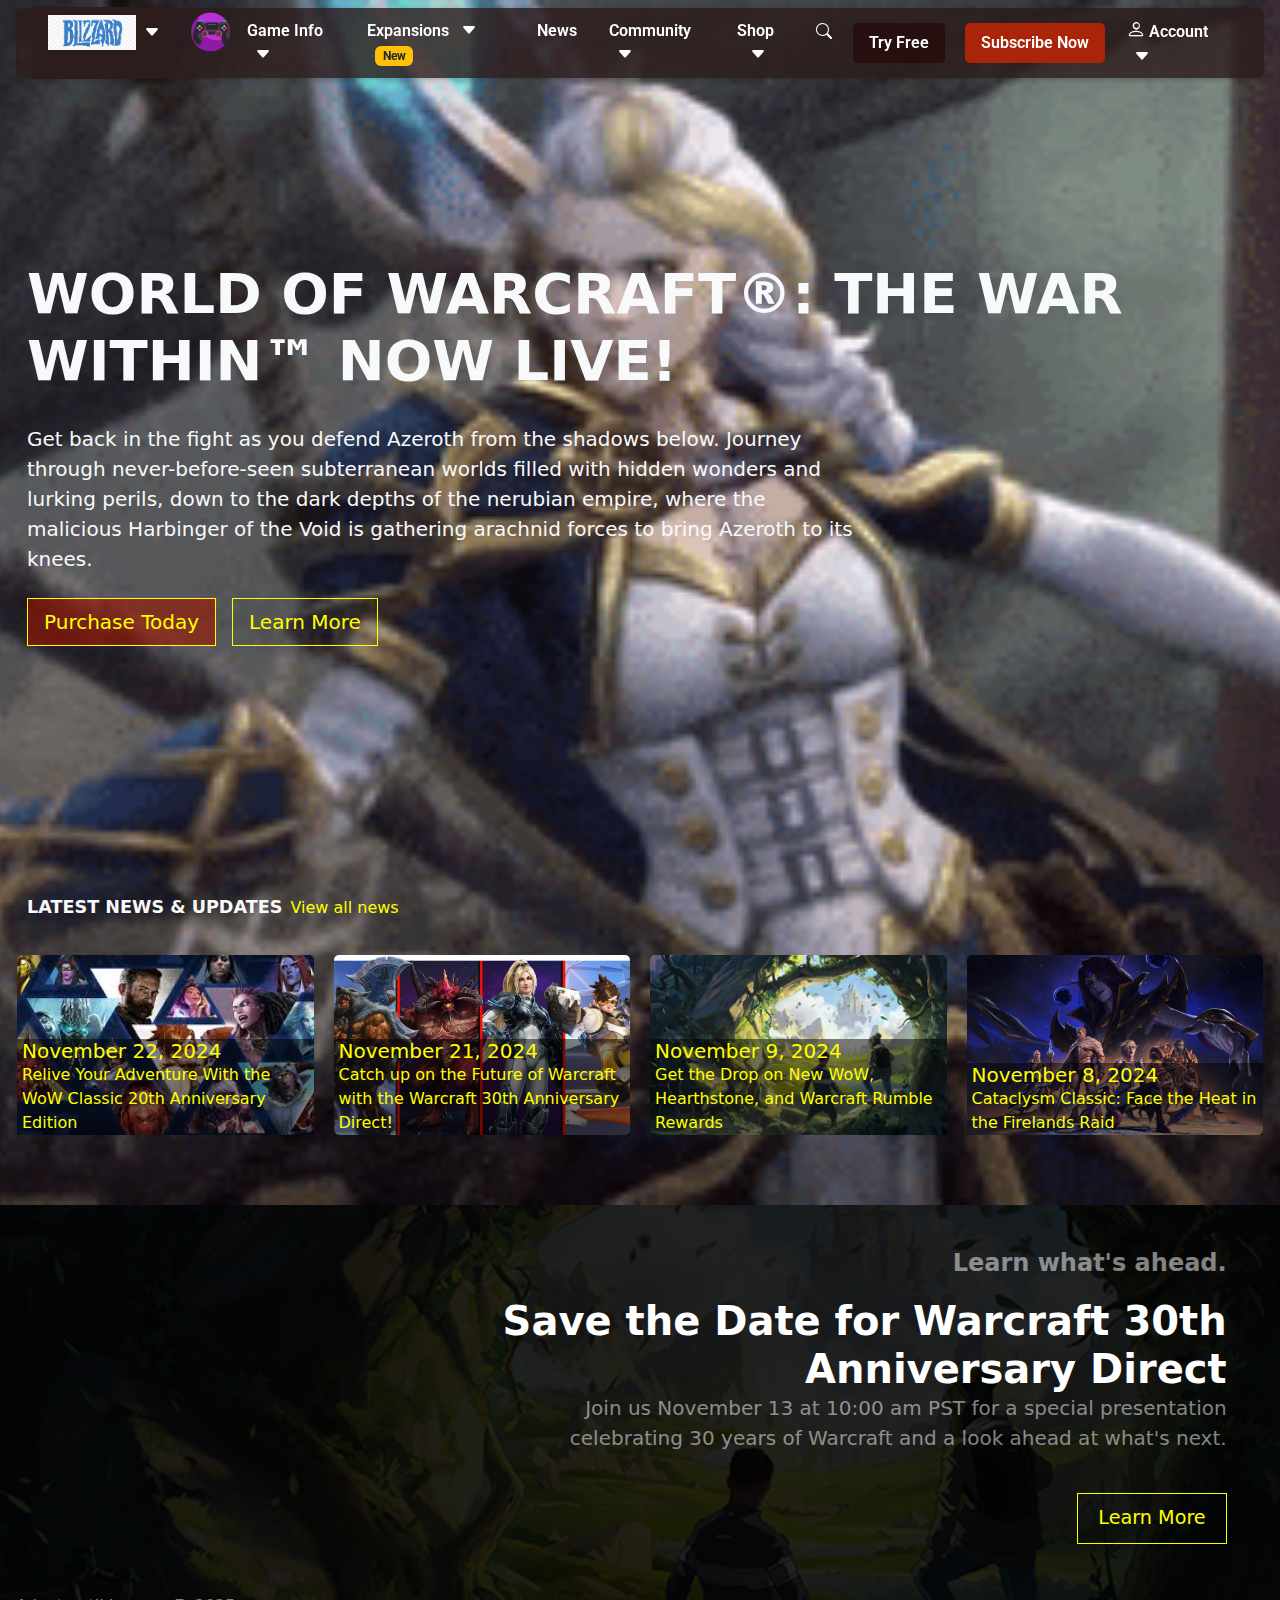
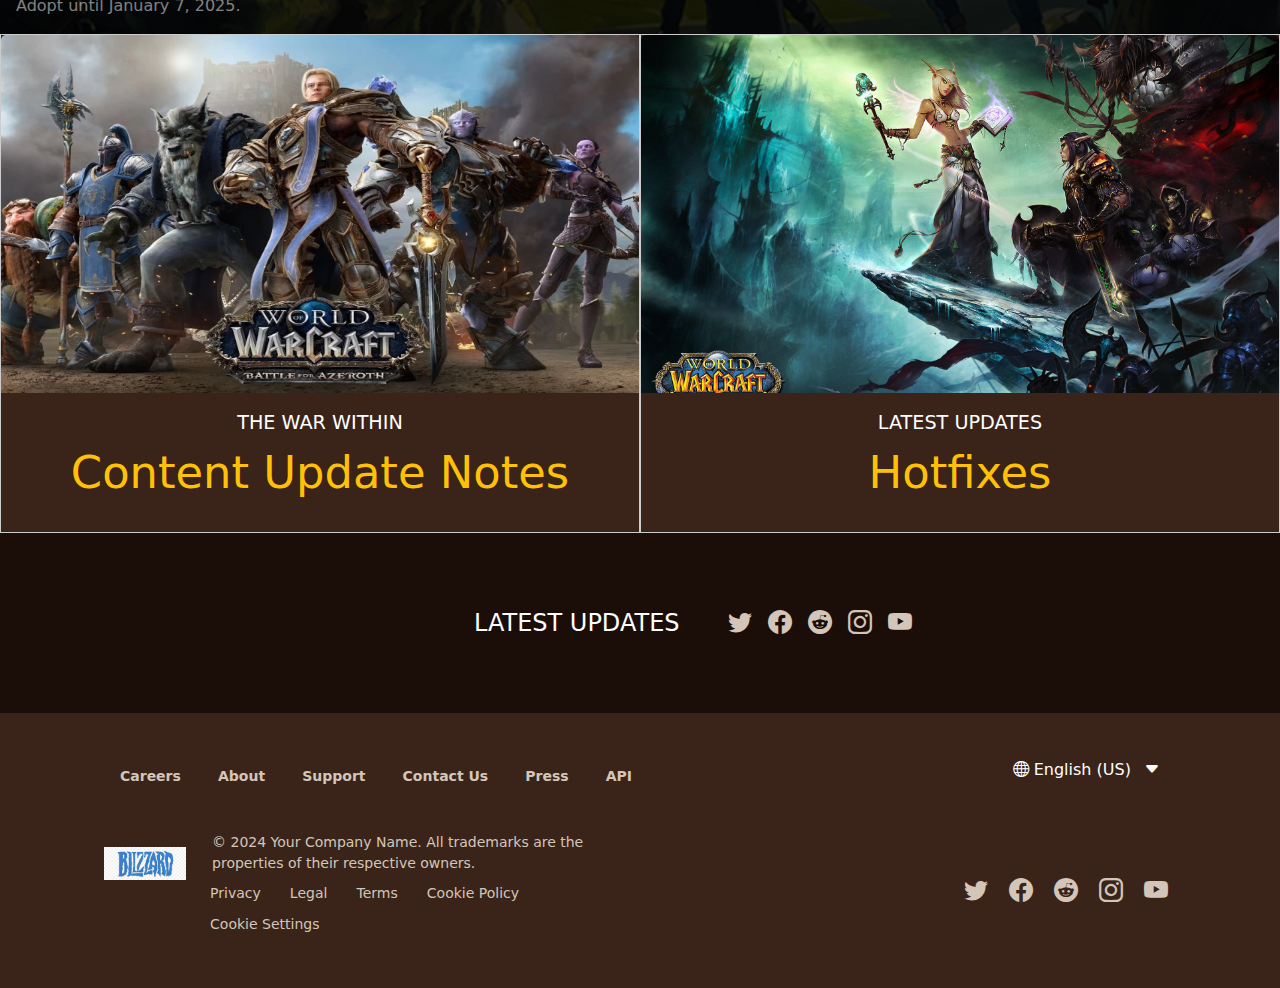
==== commit 86fba8fc: "LAST MOMENT OF DYING" ====
--- a/index.html
+++ b/index.html
@@ -104,7 +104,7 @@
                     <div class="dropdown my-2">
                         <a class="nav-link" href="#" id="gameInfoDropdown" data-bs-toggle="dropdown" aria-expanded="false">
                             <span class="text-white" style="font-size: 1rem; font-weight: 600">Game Info</span>
-                            <i class="bi bi-caret-down-fill ms-2"></i>
+                            <i class="bi bi-caret-down-fill ms-2" id="icon-1"></i>
                         </a>
                         <ul class="dropdown-menu" aria-labelledby="gameInfoDropdown" style=" background-color: #3b2121; min-width: 300px; margin: 0; padding: 0; border: none; box-shadow: 0 4px 6px rgba(0, 0, 0, 0.1); ">
                             <li style="background-color: #2c1c1c; padding: 0">
@@ -137,7 +137,7 @@
                     <div class="dropdown my-2">
                         <a class="nav-link text-white" style="font-size: 1rem; font-weight: 600" href="#" id="expansionsDropdown" data-bs-toggle="dropdown" aria-expanded="false">
                             Expansions
-                            <i class="bi bi-caret-down-fill ms-2"></i>
+                            <i class="bi bi-caret-down-fill ms-2" id="icon-1"></i>
                             <span class="badge bg-warning text-dark ms-2">New</span>
                         </a>
                         <ul class="dropdown-menu" aria-labelledby="expansionsDropdown" style=" background-color: #3b2121; min-width: 300px; margin: 0; padding: 0; border: none; ">
@@ -167,7 +167,7 @@
                         <a class="nav-link text-white" style="font-size: 1rem; font-weight: 600" href="#"
                             id="communityDropdown" data-bs-toggle="dropdown" aria-expanded="false">
                             Community
-                            <i class="bi bi-caret-down-fill ms-2"></i>
+                            <i class="bi bi-caret-down-fill ms-2" id="icon-1"></i>
                         </a>
                         <ul class="dropdown-menu" aria-labelledby="communityDropdown"
                             style=" background-color: #3b2121; min-width: 300px; margin: 0; padding: 0; border: none; ">
@@ -204,7 +204,7 @@
                     <div class="dropdown mx-2" id="shop">
                         <a class="nav-link text-white" style="font-size: 1rem " href="#" id="shop" data-bs-toggle="dropdown" aria-expanded="false">
                             <span class="text-white" style="font-size: 1rem; font-weight: 600; margin-left: -5px ">Shop</span>
-                            <i class="bi bi-caret-down-fill ms-2"></i>
+                            <i class="bi bi-caret-down-fill ms-2" id="icon-1"></i>
                         </a>
                         <ul class="dropdown-menu" aria-labelledby="shop" id="shop-1" style=" background-color: #3b2121; min-width: 250px; border: none; margin-top:-7px">
                             <li>
@@ -222,10 +222,10 @@
                         </ul>
                     </div>
                     <div class="dropdown my-2 d-none d-lg-block logo">
-                        <a class="nav-link p-0" href="#" id="searchDropdown" data-bs-toggle="dropdown" aria-expanded="false" style="margin-top:9px">
+                        <a class="nav-link p-0" href="#" id="searchDropdown" data-bs-toggle="dropdown" aria-expanded="false" style="margin-top:9px; height: 30px;">
                             <i class="bi bi-search text-white" style="font-size: 1rem; "></i>
                         </a>
-                        <ul class="dropdown-menu p-4" id="searchTray" aria-labelledby="searchDropdownToggle" id="searchDropdownMenu" style=" background-color: #3b2121; width: 350px; display: none;  margin-left: -15px; ">
+                        <ul class="dropdown-menu p-4" id="searchTray" aria-labelledby="searchDropdownToggle" style=" background-color: #3b2121; width: 350px; display: none;  margin-left: -15px; ">
                             <li class="d-flex">
                                 <input type="text" class="form-control me-2" placeholder="Search..." aria-label="Search"
                                     style="background-color: #2c1c1c;color: #f8f5f2;border: 1px solid #4b3535;padding: 10px;font-size: 1rem;" />
@@ -298,7 +298,7 @@
                         aria-expanded="false">
                         <i class="bi bi-person text-white" style="font-size: 1.2rem;"></i>
                         <span class="d-none d-lg-inline-block" style="font-size: 1rem; font-weight: 600;">Account</span>
-                        <i class="bi bi-caret-down-fill ms-2"></i>
+                        <i class="bi bi-caret-down-fill ms-2" id="icon-1"></i>
                     </a>
                     <ul class="dropdown-menu-left dropdown-menu p-4" aria-labelledby="accountDropdown"
                         style="background-color: #110c0c; width: 350px; margin: 0; padding: 0; border: none;">
@@ -360,30 +360,29 @@
                 <div class="card-hover highlight-card">
                     <img src="images/2.jpeg" class="card-img-top" alt="Card Image">
                     <div class="card-img-overlay">
-                        <h5 class="card-title">November 22, 2024</h5>
-                        <p class="card-text">Relive Your Adventure With the WoW Classic 20th Anniversary Edition</p>
+                        <h5 class="card-title" style="padding:0 5px;">November 22, 2024</h5>
+                        <p class="card-text" style="padding:0 5px;">Relive Your Adventure With the WoW Classic 20th Anniversary Edition</p>
                     </div>
                 </div>
                 <div class="card-hover highlight-card">
                     <img src="images/3.webp" class="card-img-top" alt="Card Image">
                     <div class="card-img-overlay">
-                        <h5 class="card-title">November 21, 2024</h5>
-                        <p class="card-text">Catch up on the Future of Warcraft with the Warcraft 30th Anniversary
-                            Direct!</p>
+                        <h5 class="card-title" style="padding:0 5px;">November 21, 2024</h5>
+                        <p class="card-text" style="padding:0 5px;">Catch up on the Future of Warcraft with the Warcraft 30th Anniversary Direct!</p>
                     </div>
                 </div>
                 <div class="card-hover highlight-card">
                     <img src="images/4.webp" class="card-img-top" alt="Card Image">
                     <div class="card-img-overlay">
-                        <h5 class="card-title">November 9, 2024</h5>
-                        <p class="card-text">Get the Drop on New WoW, Hearthstone, and Warcraft Rumble Rewards</p>
+                        <h5 class="card-title" style="padding:0 5px;">November 9, 2024</h5>
+                        <p class="card-text" style="padding:0 5px;">Get the Drop on New WoW, Hearthstone, and Warcraft Rumble Rewards</p>
                     </div>
                 </div>
                 <div class="card-hover highlight-card">
                     <img src="images/5.jpeg" class="card-img-top" alt="Card Image">
                     <div class="card-img-overlay">
-                        <h5 class="card-title">November 8, 2024</h5>
-                        <p class="card-text">Cataclysm Classic: Face the Heat in the Firelands Raid</p>
+                        <h5 class="card-title" style="padding:0 5px;">November 8, 2024</h5>
+                        <p class="card-text" style="padding:0 5px;">Cataclysm Classic: Face the Heat in the Firelands Raid</p>
                     </div>
                 </div>
             </div>
@@ -418,7 +417,7 @@
         <div class="row g-0">
             <div class="col-md-6">
                 <a href="#" class="text-decoration-none">
-                    <div class="card text-white text-center card-hover-1" style="background-color: #211510;">
+                    <div class="card text-white text-center card-hover-1" style="background-color: #3a241a">
                         <div class="ratio ratio-16x9">
                             <img src="images/7.webp" class="card-img-top" alt="Content Update Notes" />
                         </div>
@@ -431,7 +430,7 @@
             </div>
             <div class="col-md-6">
                 <a href="#" class="text-decoration-none">
-                    <div class="card text-white text-center card-hover-1" style="background-color: #211510;">
+                    <div class="card text-white text-center card-hover-1" style="background-color: #3a241a">
                         <div class="ratio ratio-16x9">
                             <img src="images/8.jpeg" class="card-img-top" alt="Hotfixes" />
                         </div>
@@ -444,7 +443,23 @@
             </div>
         </div>
     </div>
-    <footer class="py-5 footer" style="background-color: #211510; color: #d3c6b8;">
+    <footer class="py-5 footer" style="background-color: #1b0e09; color: #d3c6b8;">
+        <div class="container">
+            <div class="row align-items-start mt-4">
+                <div class="col-12 text-center mb-3" id="footer-1">
+                    <p class="card-text text-white mb-2" style="font-size:1.5rem; font-weight: 500;">LATEST UPDATES</p>
+                    <div class="icon" id="footer-2" style="display: flex; justify-content: center; font-size: 2rem;">
+                        <a href="#" class="icon-hover mx-2"><i class="bi bi-twitter"></i></a>
+                        <a href="#" class="icon-hover mx-2"><i class="bi bi-facebook"></i></a>
+                        <a href="#" class="icon-hover mx-2"><i class="bi bi-reddit"></i></a>
+                        <a href="#" class="icon-hover mx-2"><i class="bi bi-instagram"></i></a>
+                        <a href="#" class="icon-hover mx-2"><i class="bi bi-youtube"></i></a>
+                    </div>
+                </div>
+            </div>
+        </div>
+    </footer>
+    <footer class="py-5 footer" style="background-color: #3a241a; color: #d3c6b8;">
         <div class="container">
             <div class="row">
                 <div class="col-12 text-start mb-3">
--- a/Style/style.css
+++ b/Style/style.css
@@ -349,7 +349,6 @@
 .footer .dropdown-menu .dropdown-item {
     font-weight: 400;
 }
-
 @media (min-width: 992px) {
     .dropdown:hover .dropdown-menu {
         display: block;
@@ -541,6 +540,24 @@
         justify-content: center;
         align-items: center;
     }
+    .card-hover:hover .card-img-top {
+        border: 2px solid yellow !important;
+        box-shadow: none;
+        border-radius: none;
+    }
+    .card-hover:hover p {
+        color: #ffffff;
+    }
+    #searchTray{
+        margin-left: -150px !important;
+    }
+    #footer-1{
+        display: flex;
+        margin-left: 370px;
+    }
+    #footer-2{
+        margin-left: 40px;
+    }
 }
 @media (max-width: 767px) {
     .collapse.navbar-collapse {
@@ -592,7 +609,7 @@
         left: -75%;
         height: 100vh;
         width: 75%;
-        background-color: rgba(44, 28, 28, 0.8);
+        background-color: rgb(44, 28, 28);
         z-index: 1050;
         transition: left 0.3s ease;
         box-shadow: 2px 0 5px rgba(0, 0, 0, 0.5);
@@ -823,4 +840,7 @@
     #shop{
         margin-left: -5px;
     }
+    #icon-1 {
+        display: none !important;
+    }
 }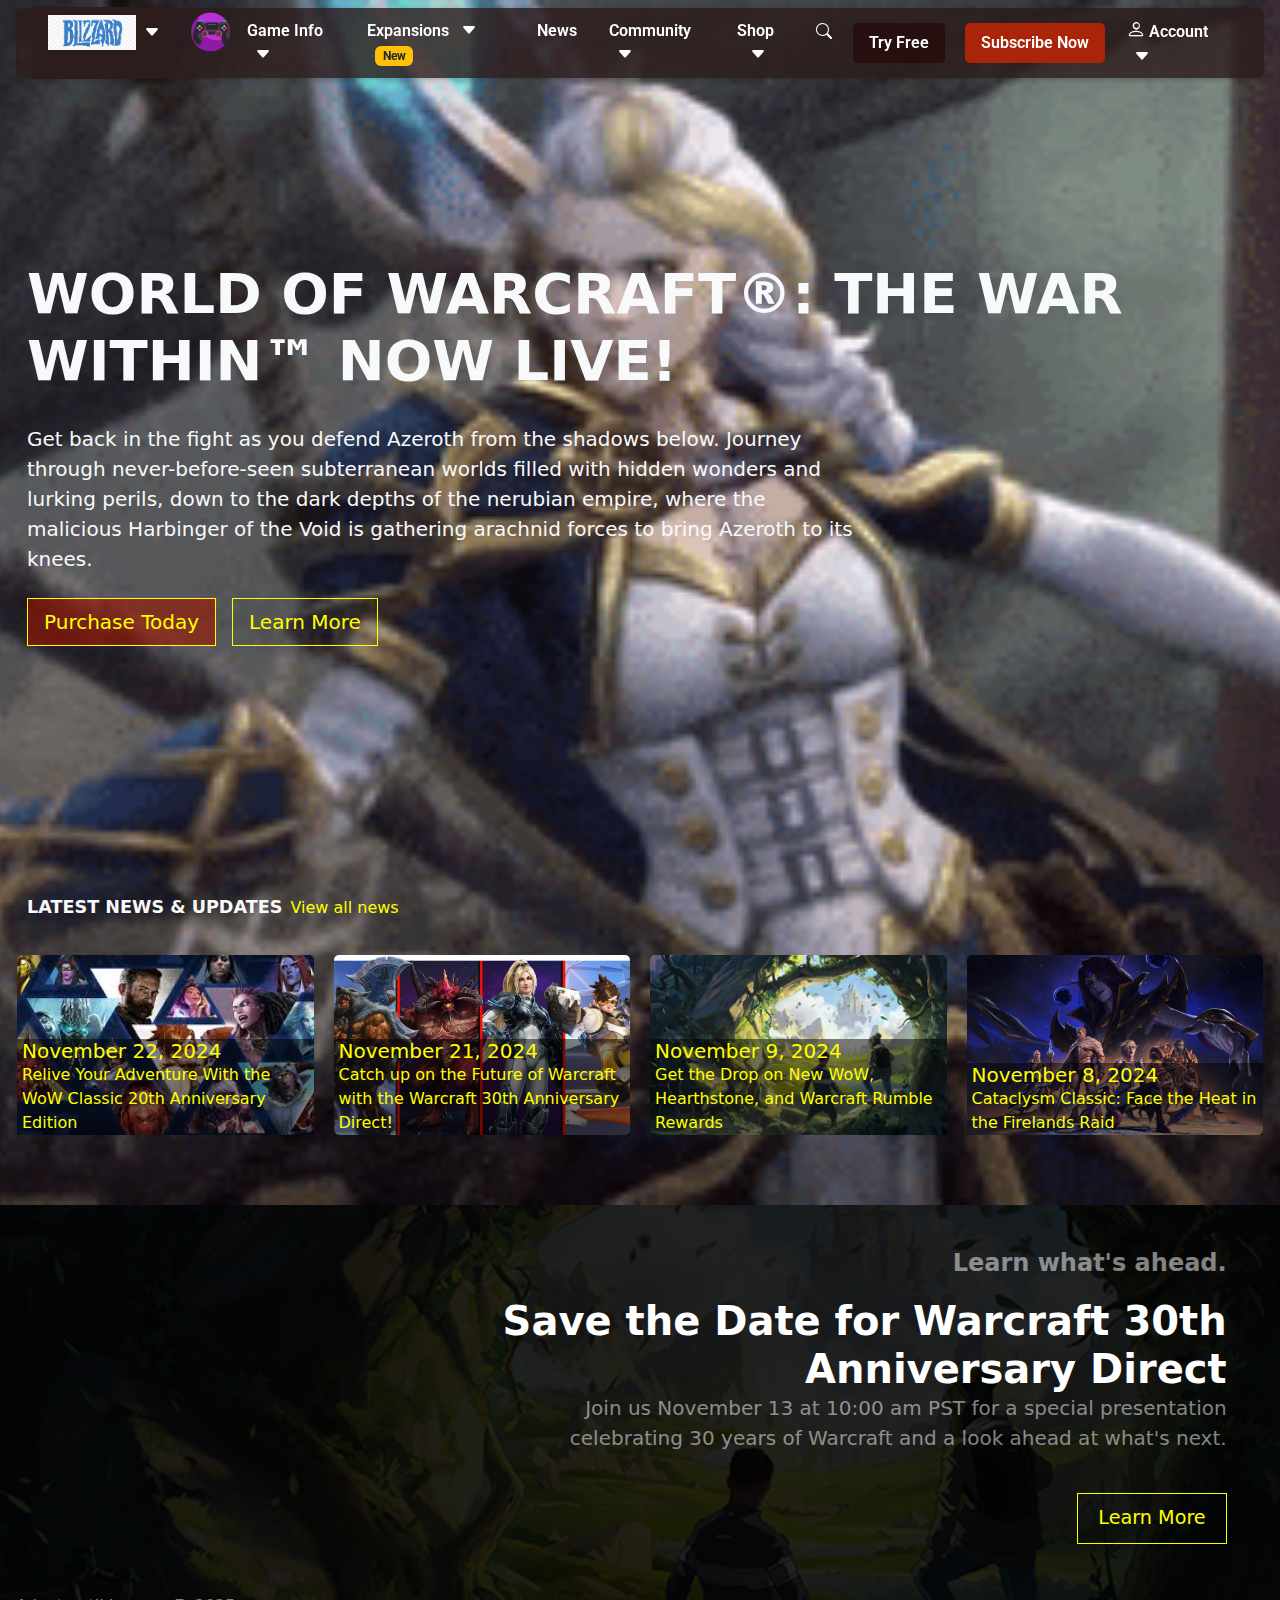
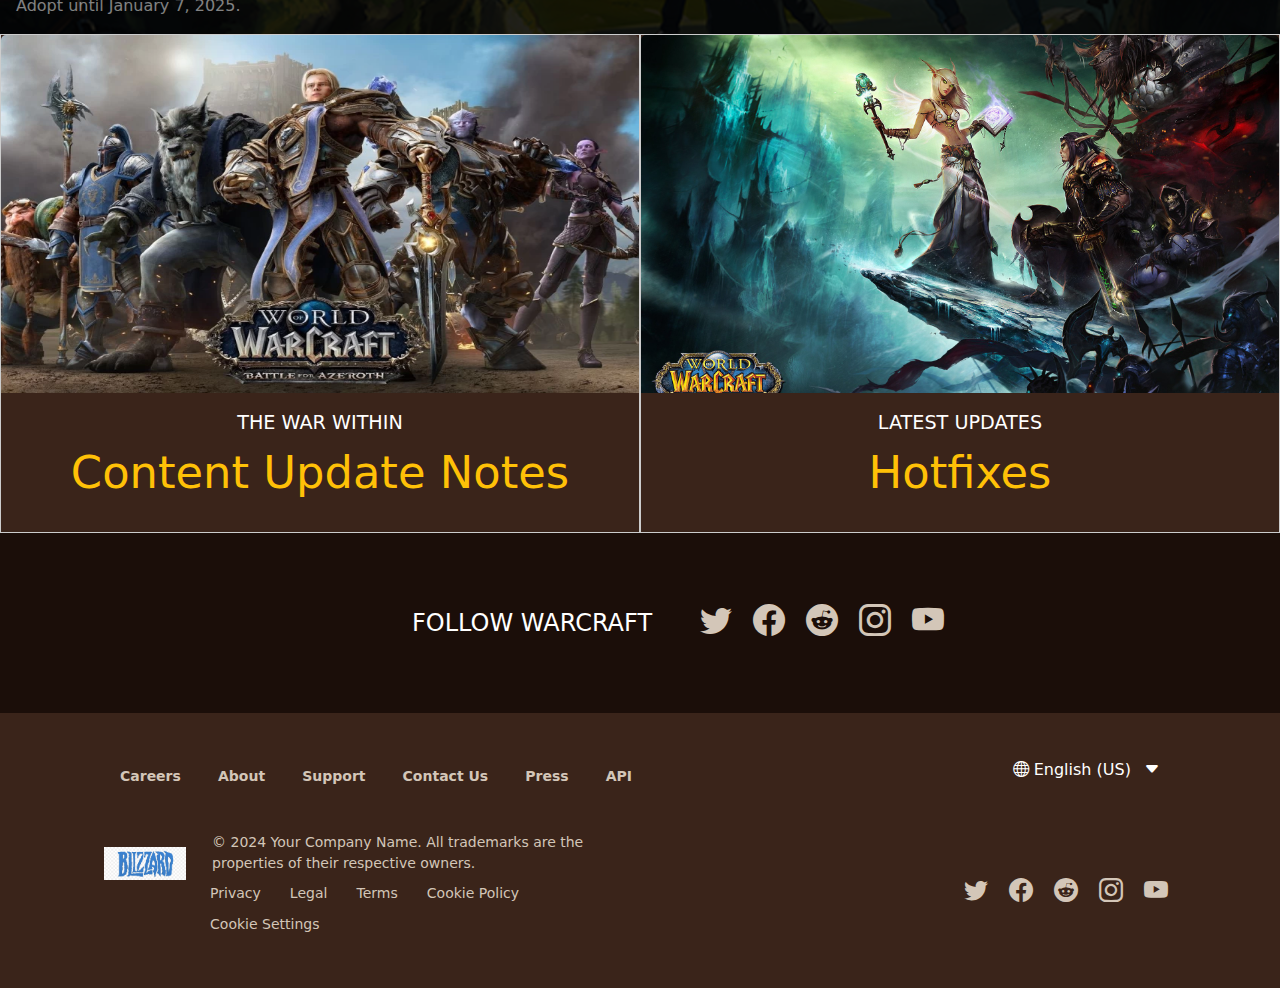
==== commit e56f3016: "GET LOST" ====
--- a/index.html
+++ b/index.html
@@ -225,10 +225,10 @@
                         <a class="nav-link p-0" href="#" id="searchDropdown" data-bs-toggle="dropdown" aria-expanded="false" style="margin-top:9px; height: 30px;">
                             <i class="bi bi-search text-white" style="font-size: 1rem; "></i>
                         </a>
-                        <ul class="dropdown-menu p-4" id="searchTray" aria-labelledby="searchDropdownToggle" style=" background-color: #3b2121; width: 350px; display: none;  margin-left: -15px; ">
+                        <ul class="dropdown-menu p-4" id="searchTray" aria-labelledby="searchDropdownToggle" style=" background-color: #531717; width: 350px; display: none;  margin-left: -15px; ">
                             <li class="d-flex">
                                 <input type="text" class="form-control me-2" placeholder="Search..." aria-label="Search"
-                                    style="background-color: #2c1c1c;color: #f8f5f2;border: 1px solid #4b3535;padding: 10px;font-size: 1rem;" />
+                                    style="background-color: #221313;color: #fcf9f7;border: 1px solid #f7df08;padding: 10px;font-size: 1rem;" />
                             </li>
                         </ul>
                     </div>
@@ -447,13 +447,13 @@
         <div class="container">
             <div class="row align-items-start mt-4">
                 <div class="col-12 text-center mb-3" id="footer-1">
-                    <p class="card-text text-white mb-2" style="font-size:1.5rem; font-weight: 500;">LATEST UPDATES</p>
-                    <div class="icon" id="footer-2" style="display: flex; justify-content: center; font-size: 2rem;">
-                        <a href="#" class="icon-hover mx-2"><i class="bi bi-twitter"></i></a>
-                        <a href="#" class="icon-hover mx-2"><i class="bi bi-facebook"></i></a>
-                        <a href="#" class="icon-hover mx-2"><i class="bi bi-reddit"></i></a>
-                        <a href="#" class="icon-hover mx-2"><i class="bi bi-instagram"></i></a>
-                        <a href="#" class="icon-hover mx-2"><i class="bi bi-youtube"></i></a>
+                    <p class="card-text text-white mb-2" style="font-size:1.5rem; font-weight: 500;">FOLLOW WARCRAFT</p>
+                    <div class="icon" id="footer-2">
+                        <a href="#" class="icon-hover mx-2" style="font-size: 2rem !important;"><i class="bi bi-twitter"></i></a>
+                        <a href="#" class="icon-hover mx-2" style="font-size: 2rem !important;"><i class="bi bi-facebook"></i></a>
+                        <a href="#" class="icon-hover mx-2" style="font-size: 2rem !important;"><i class="bi bi-reddit"></i></a>
+                        <a href="#" class="icon-hover mx-2" style="font-size: 2rem !important;"><i class="bi bi-instagram"></i></a>
+                        <a href="#" class="icon-hover mx-2" style="font-size: 2rem !important;"><i class="bi bi-youtube"></i></a>
                     </div>
                 </div>
             </div>
--- a/Style/style.css
+++ b/Style/style.css
@@ -22,8 +22,8 @@
     border-radius: 0px;
 }
 .btn-purchase-today:hover {
-    background-color: red !important;
-    color: yellow;
+    background-color: rgba(245, 3, 3, 0.685) !important;
+    color: yellow !important;
     border: solid 1px yellow;
     border-radius: 0px;
 }
@@ -34,8 +34,8 @@
     border-radius: 0px;
 }
 .btn-outline-warning:hover {
-    background-color: yellow;
-    color: #000;
+    background-color: rgba(204, 204, 28, 0.74);
+    color: yellow;
     border: solid 1px yellow;
     border-radius: 0px;
 }
@@ -93,7 +93,7 @@
 .navbar .nav-link:hover,
 .navbar .btn:hover,
 .navbar .dropdown-item:hover {
-    background-color: #d9f3f28e;
+    background-color: #e1eeed23;
     color: #ffffff;
     border-radius: 8px;
 }
@@ -553,10 +553,14 @@
     }
     #footer-1{
         display: flex;
-        margin-left: 370px;
+        padding-left:320px ;
     }
     #footer-2{
         margin-left: 40px;
+        margin-top: -8px;
+    }
+    ::placeholder{
+        color: white !important;
     }
 }
 @media (max-width: 767px) {
@@ -843,4 +847,8 @@
     #icon-1 {
         display: none !important;
     }
+    footer div div div .hover-box {
+        font-weight: bold  !important;
+        font: 18px Arial, Helvetica, sans-serif;
+    }
 }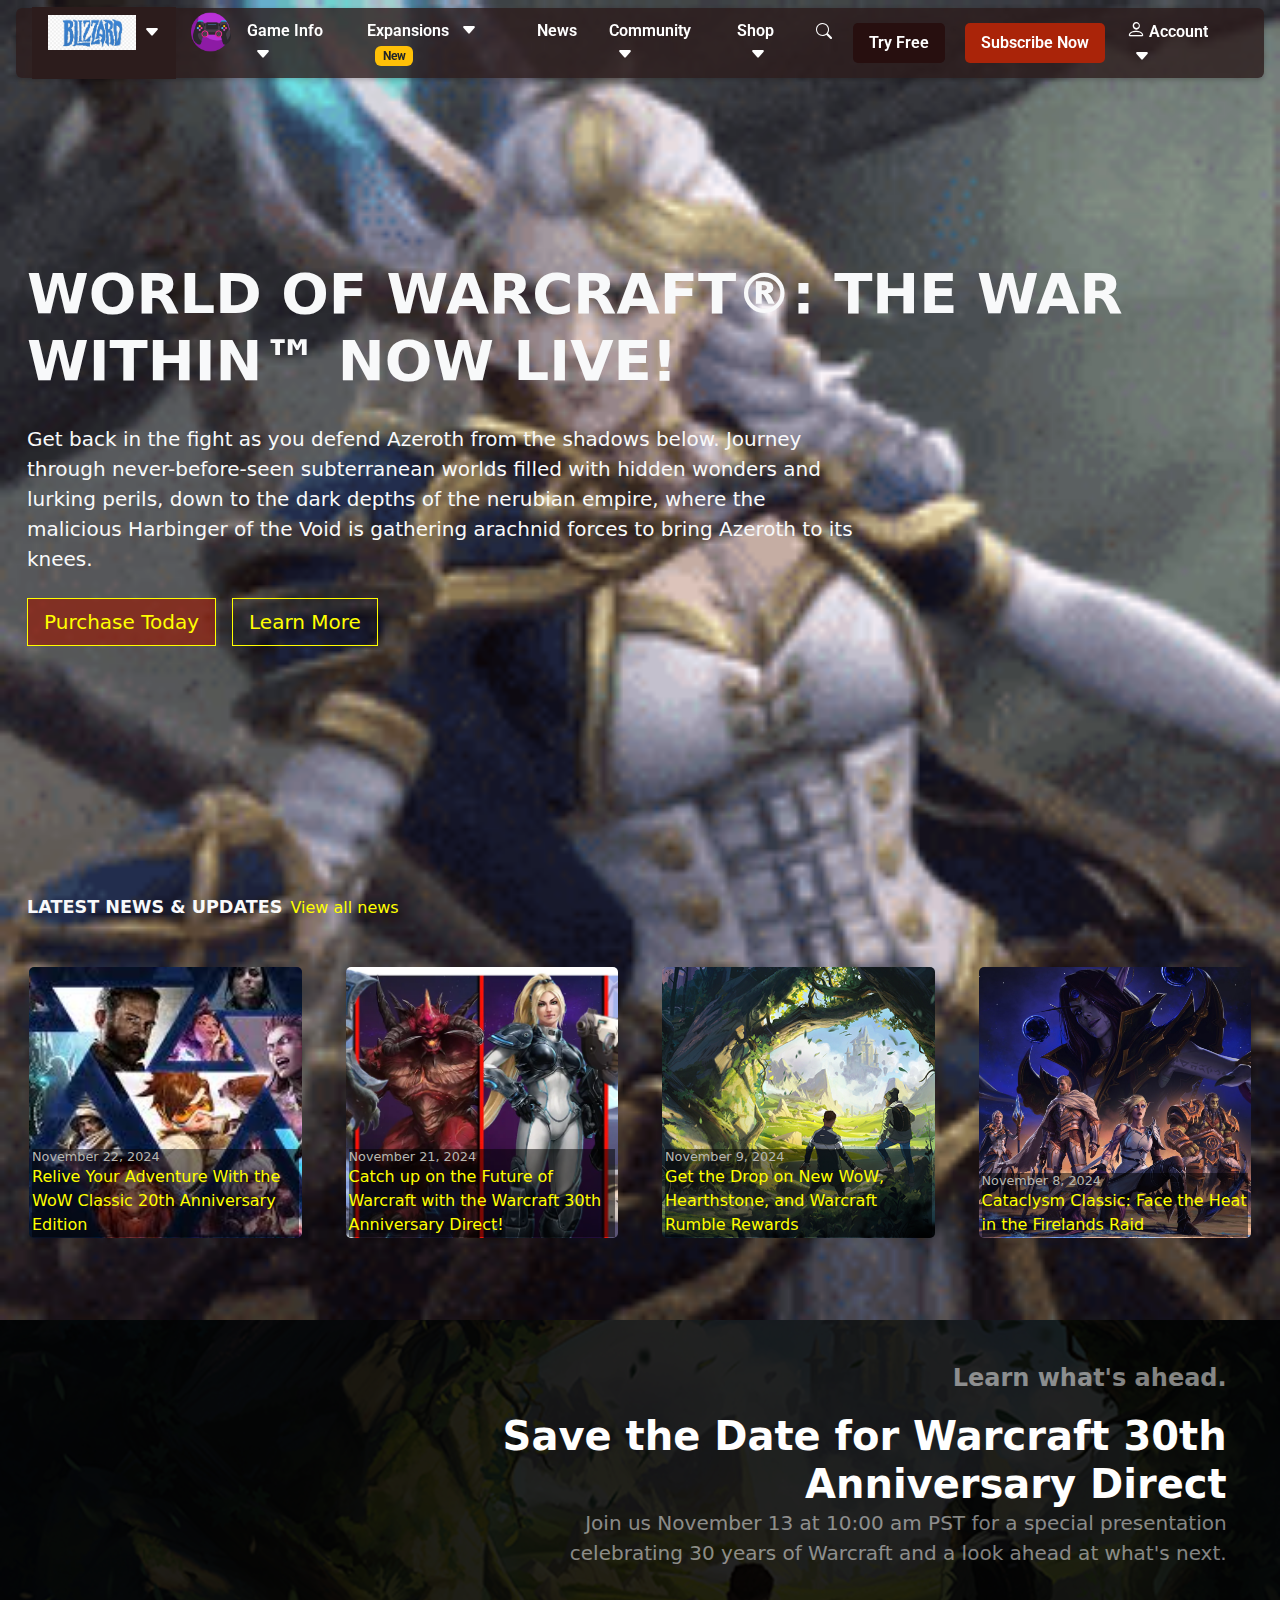
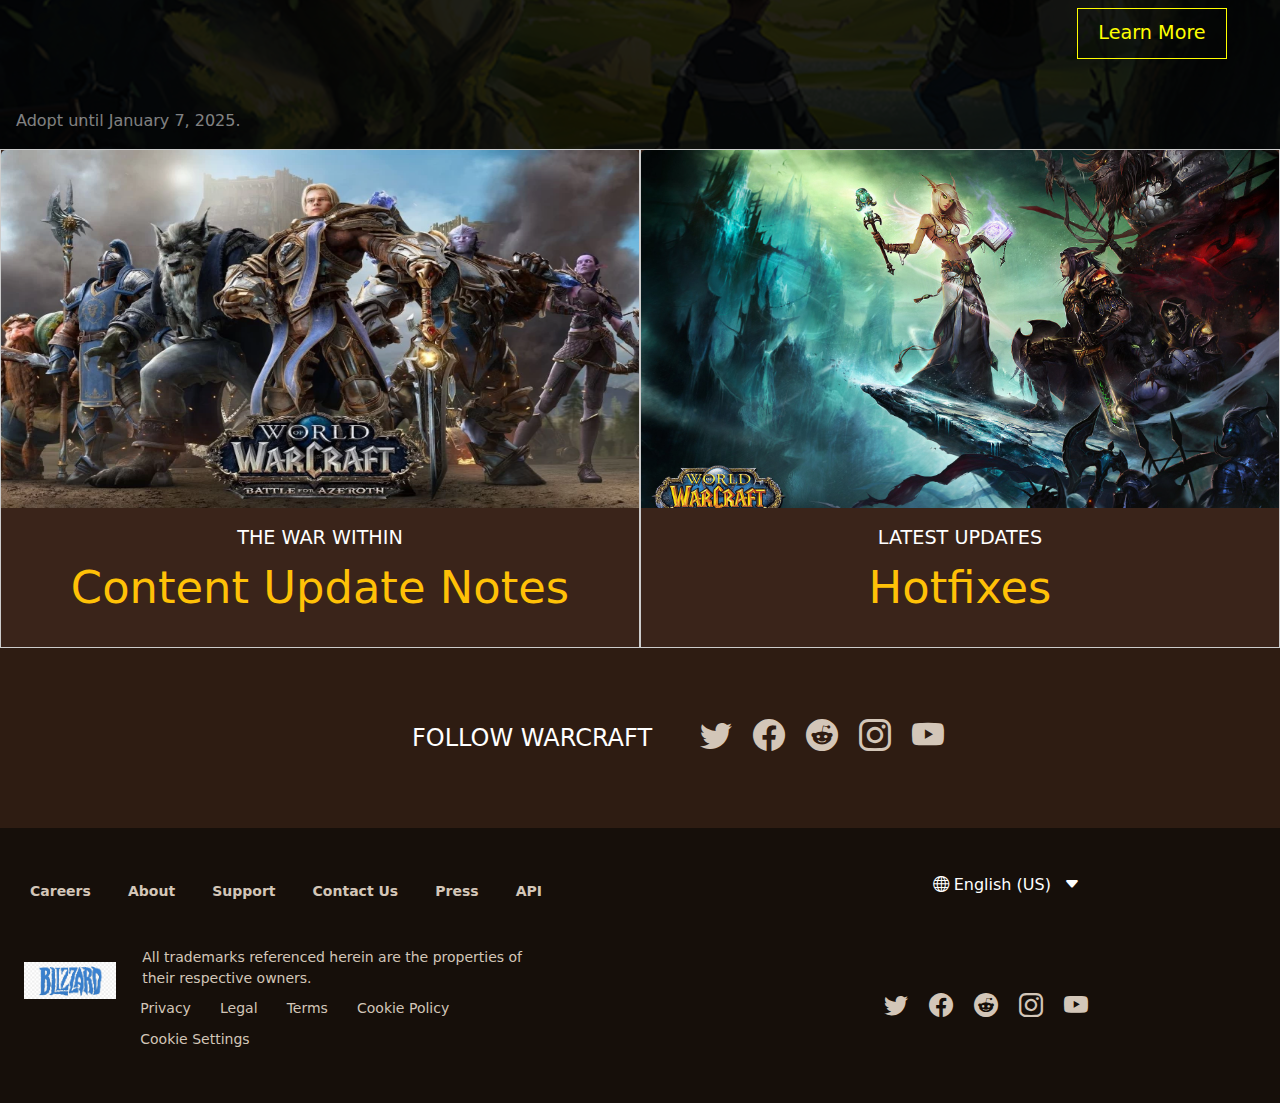
==== commit 0dcad239: "Surely i will have to update this website more precisely" ====
--- a/index.html
+++ b/index.html
@@ -56,7 +56,7 @@
                                         style=" font-size: 1.5rem; margin-left: 15px; margin-right: 15px;"></i>All Games
                                 </a>
                             </li>
-                            <li class="dropdown-item text-uppercase"
+                            <li class="text-uppercase"
                                 style=" background-color: #110c0c; color: #b3a89a; padding: 8px;">
                                 <p style="margin-left: 16px; font-size: 0.8rem">
                                     You might also like
@@ -121,7 +121,7 @@
                                     Content Update Notes
                                 </a>
                             </li>
-                            <li class="dropdown-item" style=" background-color: #110c0c; color: #b3a89a; font-weight: 400; font-size: 1rem; padding: 0; margin: 0; ">
+                            <li style=" background-color: #110c0c; color: #b3a89a; font-weight: 400; font-size: 1rem; padding: 0; margin: 0; ">
                                 <p style="margin: 0; padding: 10px 20px; font-size: 0.8rem">
                                     LORE
                                 </p>
@@ -149,7 +149,7 @@
                             <li>
                                 <hr class="dropdown-divider" style="background-color: #4b3535; margin: 0" />
                             </li>
-                            <li class="dropdown-item" style=" background-color: #110c0c; color: #b3a89a; font-weight: 400; font-size: 0.8rem; padding: 0; ">
+                            <li style=" background-color: #110c0c; color: #b3a89a; font-weight: 400; font-size: 0.8rem; padding: 0; ">
                                 <p style="margin: 0; padding: 10px 20px; font-size: 0.8rem">
                                     WOW CLASSIC
                                 </p>
@@ -191,7 +191,7 @@
                                     Player vs. Player
                                 </a>
                             </li>
-                            <li class="dropdown-item" style="background-color: #110c0c;color: #b3a89a;font-size: 0.9rem;padding: 0;">
+                            <li style="background-color: #110c0c;color: #b3a89a;font-size: 0.9rem;padding: 0;">
                                 <p style="margin: 0; padding: 10px 20px; font-size: 0.8rem">
                                     ESPORTS
                                 </p>
@@ -227,7 +227,7 @@
                         </a>
                         <ul class="dropdown-menu p-4" id="searchTray" aria-labelledby="searchDropdownToggle" style=" background-color: #531717; width: 350px; display: none;  margin-left: -15px; ">
                             <li class="d-flex">
-                                <input type="text" class="form-control me-2" placeholder="Search..." aria-label="Search"
+                                <input type="text" class="bi bi-search text-white form-control me-2" placeholder="Search..." aria-label="Search"
                                     style="background-color: #221313;color: #fcf9f7;border: 1px solid #f7df08;padding: 10px;font-size: 1rem;" />
                             </li>
                         </ul>
@@ -357,32 +357,32 @@
                 </div>
             </div>
             <div class="card-container d-flex flex-wrap mt-4">
-                <div class="card-hover highlight-card">
+                <div class="card-hover highlight-card" style="padding: 22px; height:35vh;">
                     <img src="images/2.jpeg" class="card-img-top" alt="Card Image">
-                    <div class="card-img-overlay">
-                        <h5 class="card-title" style="padding:0 5px;">November 22, 2024</h5>
-                        <p class="card-text" style="padding:0 5px;">Relive Your Adventure With the WoW Classic 20th Anniversary Edition</p>
-                    </div>
-                </div>
-                <div class="card-hover highlight-card">
+                    <div class="card-img-overlay" style="padding: 23px 25px;">
+                        <h5 class="card-title" >November 22, 2024</h5>
+                        <p class="card-text" >Relive Your Adventure With the WoW Classic 20th Anniversary Edition</p>
+                    </div>
+                </div>
+                <div class="card-hover highlight-card"style="padding: 22px; height:35vh">
                     <img src="images/3.webp" class="card-img-top" alt="Card Image">
-                    <div class="card-img-overlay">
-                        <h5 class="card-title" style="padding:0 5px;">November 21, 2024</h5>
-                        <p class="card-text" style="padding:0 5px;">Catch up on the Future of Warcraft with the Warcraft 30th Anniversary Direct!</p>
-                    </div>
-                </div>
-                <div class="card-hover highlight-card">
+                    <div class="card-img-overlay" style="padding: 23px 25px;">
+                        <h5 class="card-title">November 21, 2024</h5>
+                        <p class="card-text" >Catch up on the Future of Warcraft with the Warcraft 30th Anniversary Direct!</p>
+                    </div>
+                </div>
+                <div class="card-hover highlight-card" style="padding: 22px; height:35vh">
                     <img src="images/4.webp" class="card-img-top" alt="Card Image">
-                    <div class="card-img-overlay">
-                        <h5 class="card-title" style="padding:0 5px;">November 9, 2024</h5>
-                        <p class="card-text" style="padding:0 5px;">Get the Drop on New WoW, Hearthstone, and Warcraft Rumble Rewards</p>
-                    </div>
-                </div>
-                <div class="card-hover highlight-card">
+                    <div class="card-img-overlay" style="padding: 23px 25px;">
+                        <h5 class="card-title" >November 9, 2024</h5>
+                        <p class="card-text">Get the Drop on New WoW, Hearthstone, and Warcraft Rumble Rewards</p>
+                    </div>
+                </div>
+                <div class="card-hover highlight-card" style="padding: 22px; height:35vh">
                     <img src="images/5.jpeg" class="card-img-top" alt="Card Image">
-                    <div class="card-img-overlay">
-                        <h5 class="card-title" style="padding:0 5px;">November 8, 2024</h5>
-                        <p class="card-text" style="padding:0 5px;">Cataclysm Classic: Face the Heat in the Firelands Raid</p>
+                    <div class="card-img-overlay" style="padding: 23px 25px;">
+                        <h5 class="card-title" >November 8, 2024</h5>
+                        <p class="card-text" >Cataclysm Classic: Face the Heat in the Firelands Raid</p>
                     </div>
                 </div>
             </div>
@@ -443,7 +443,7 @@
             </div>
         </div>
     </div>
-    <footer class="py-5 footer" style="background-color: #1b0e09; color: #d3c6b8;">
+    <footer class="py-5 footer" style="background-color: #2e1c12; color: #d3c6b8;">
         <div class="container">
             <div class="row align-items-start mt-4">
                 <div class="col-12 text-center mb-3" id="footer-1">
@@ -459,10 +459,10 @@
             </div>
         </div>
     </footer>
-    <footer class="py-5 footer" style="background-color: #3a241a; color: #d3c6b8;">
+    <footer class="py-5 footer" style="background-color: #160f0a; color: #d3c6b8;">
         <div class="container">
             <div class="row">
-                <div class="col-12 text-start mb-3">
+                <div class="col-12 text-start mb-3" id="pls">
                     <a href="#" class="mx-2 text-decoration-none fw-bold hover-box">Careers</a>
                     <a href="#" class="mx-2 text-decoration-none fw-bold hover-box">About</a>
                     <a href="#" class="mx-2 text-decoration-none fw-bold hover-box">Support</a>
@@ -472,15 +472,15 @@
                 </div>
             </div>
             <div class="row align-items-start mt-4">
-                <div class="col-md-6 d-flex align-items-start">
+                <div class="col-md-6 d-flex align-items-start" id="pls-1">
                     <div class="me-3" style="margin-top: 15px;">
                         <img src="images/9.webp" alt="Logo" class="img-fluid" style="max-height: 50px;">
                     </div>
                     <div>
                         <p class="mb-1" style="font-size: 14px; margin-left:10px;">
-                            &copy; 2024 Your Company Name. All trademarks are the properties of their respective owners.
+                            All trademarks referenced herein are the properties of their respective owners.
                         </p>
-                        <div>
+                        <div class="london">
                             <a href="#" class="hover-box">Privacy</a>
                             <a href="#" class="hover-box">Legal</a>
                             <a href="#" class="hover-box">Terms</a>
--- a/Style/style.css
+++ b/Style/style.css
@@ -93,7 +93,7 @@
 .navbar .nav-link:hover,
 .navbar .btn:hover,
 .navbar .dropdown-item:hover {
-    background-color: #e1eeed23;
+    background-color: #edf7f63d !important;
     color: #ffffff;
     border-radius: 8px;
 }
@@ -199,11 +199,9 @@
 .icon-hover {
     color: #d3c6b8; 
     font-size: 1.5rem; 
-    transition: color 0.3s ease, transform 0.3s ease; 
 }
 .icon-hover:hover {
     color: #ffffff; 
-    transform: scale(1.2); 
 }
 #mobile-sidebar {
     position: fixed;
@@ -211,7 +209,7 @@
     right: -100%; 
     height: 100%;
     width: 300px;
-    background: #32241f;
+    background: #1d120f;
     box-shadow: -2px 0 5px rgba(0, 0, 0, 0.5);
     color: #ffffff;
     transition: right 0.3s ease;
@@ -229,7 +227,7 @@
     flex-grow: 1;
 }
 #mobile-sidebar .header {
-    background-color: #161210; 
+    background-color: #291a13; 
     padding: 15px;
     text-align: center;
     border-bottom: 1px solid #2a221e;
@@ -340,12 +338,6 @@
 .footer a:hover {
     color: #ffffff; 
 }
-.footer .dropdown-menu {
-    background-color: #3b2121; 
-    border: none;
-    min-width: 250px;
-    display: none;
-}
 .footer .dropdown-menu .dropdown-item {
     font-weight: 400;
 }
@@ -375,19 +367,18 @@
         right: 0;
         margin-top: 5px;
         padding: 0.5rem;
-        background-color: #2d2d2d;
         position: relative;
         border-radius: 5px;
     }
     .dropdown-item {
         padding: 100px 150px;
         text-align: left;
-        background-color: #333;
+        background-color: #042d58a8;
         color: #fff;
         transition: background-color 0.3s ease;
     }
     .dropdown-item:hover {
-        background-color: rgba(255, 255, 255, 0.2);
+        background-color: rgba(124, 174, 214, 0.801);
     }
     .navbar .logo {
         display: none;
@@ -446,7 +437,6 @@
         position: relative;
         padding: 10px;
         overflow: hidden;
-        background-color: transparent;
         width: 25%;
         height: 200px;
         border: none;
@@ -469,7 +459,12 @@
     .card-header {
         padding: 10px 15px;    
     }
-    .highlight-card .card-title,
+    .highlight-card .card-title{
+        color: rgb(184, 184, 178);
+        font-size: 0.8rem;
+        transition: color 0.3s ease;
+        background: rgba(0, 0, 0, 0.5);
+    }
     .highlight-card .card-text {
         color: yellow;
         transition: color 0.3s ease;
@@ -487,9 +482,6 @@
         display: flex;
         flex-direction: column;
         justify-content: flex-end;
-    }
-    .highlight-card:hover .card-title {
-        color: yellow;
     }
     section div div span {
         margin-top: 200px
@@ -561,6 +553,21 @@
     }
     ::placeholder{
         color: white !important;
+    }
+    #pls{
+        margin-left: -90px !important;
+    }
+    #pls-1{
+        margin-left: -80px !important;   
+    }
+    .selected {
+        position: relative;
+    }
+    .selected::after {
+        content: '✔';
+        position: absolute;
+        right: 10px;
+        color: yellow;
     }
 }
 @media (max-width: 767px) {
@@ -619,7 +626,6 @@
         box-shadow: 2px 0 5px rgba(0, 0, 0, 0.5);
         padding-top: 70px;
     }
-    
     .navbar-collapse.show {
         left: 0;
     }
@@ -686,14 +692,6 @@
     .navbar .btn-subscribe {
         background-color: #007bff;
     }
-    .dropdown-menu-left {
-        left: auto !important;
-        right: 10px;
-        transform: none;
-        padding: 15px;
-        min-height: 400px;
-        background-color: #110c0c;
-    }
     .navbar .nav-link,
     .navbar .btn {
         font-size: 1rem;
@@ -710,6 +708,7 @@
     footer .row {
         justify-content: center;
         text-align: center; 
+        width: 300px;
     }
     footer .col-12 {
         text-align: center;
@@ -724,7 +723,7 @@
     }
     .footer .col-md-6 .icon {
         margin-top: 15px;
-        margin-left: -20px;
+        margin-left: 5px;
     }
     footer .col-12.text-start {
         text-align: center !important;
@@ -769,6 +768,7 @@
     footer .me-3 {
         margin-top: 10px !important;
         margin-bottom: 10px !important;
+        margin-right: 0px !important;
     }
     .jumbotron {
         padding: 30px 15px;
@@ -799,12 +799,12 @@
         width: 100%;
         height: 200px;
         object-fit: cover;
+        margin-top: 100px !important;
     }
     .highlight-card .card-img-overlay {
         position: absolute;
         bottom: 0;
         width: 100%;
-        background: rgba(0, 0, 0, 0.6);
         color: yellow;
         padding: 10px;
         display: flex;
@@ -812,7 +812,7 @@
         justify-content: flex-end;
     }
     .highlight-card .card-title {
-        font-size: 0.9rem;
+        font-size: 0.5rem;
         font-weight: bold;
         margin: 0;
         color: yellow;
@@ -844,11 +844,14 @@
     #shop{
         margin-left: -5px;
     }
-    #icon-1 {
-        display: none !important;
-    }
     footer div div div .hover-box {
         font-weight: bold  !important;
         font: 18px Arial, Helvetica, sans-serif;
     }
+    .footer .my-2{
+        margin-left: 17px !important;
+    }
+    .footer .london{
+        margin-left: 17px;
+    }
 }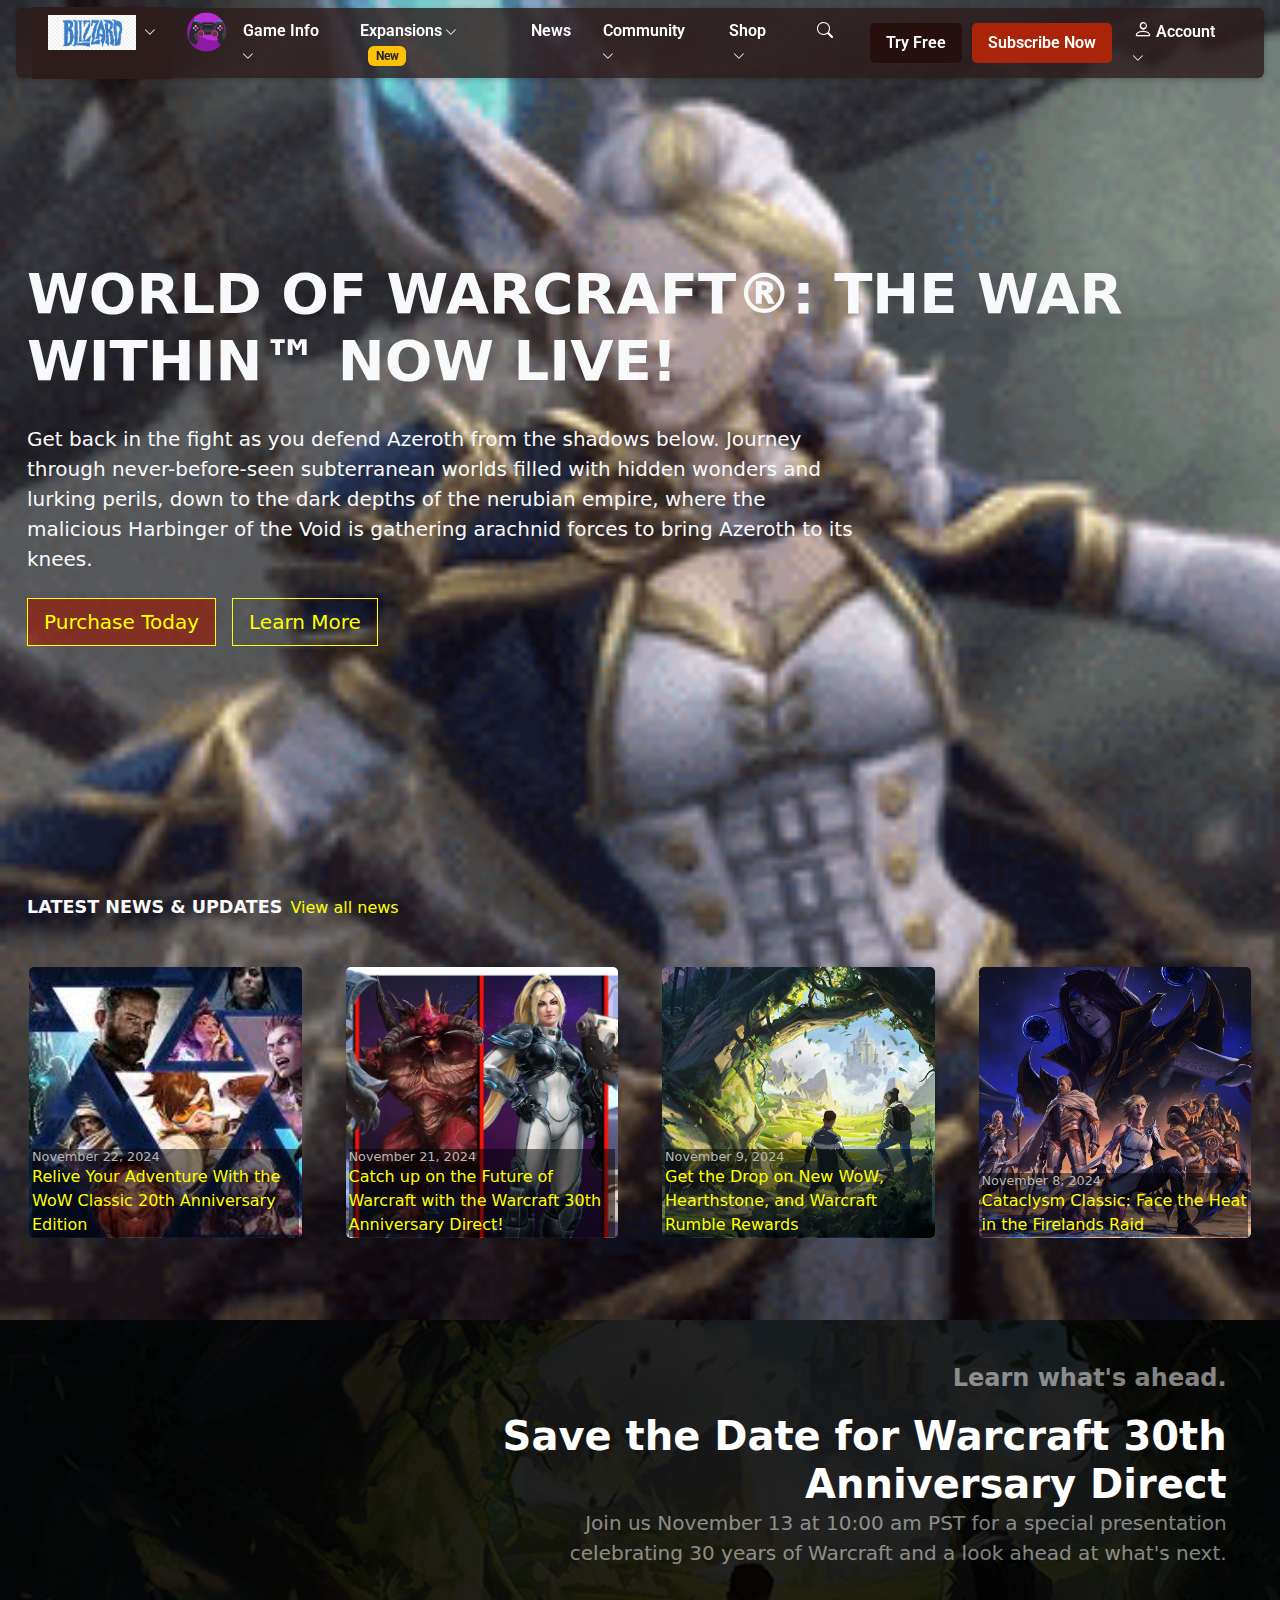
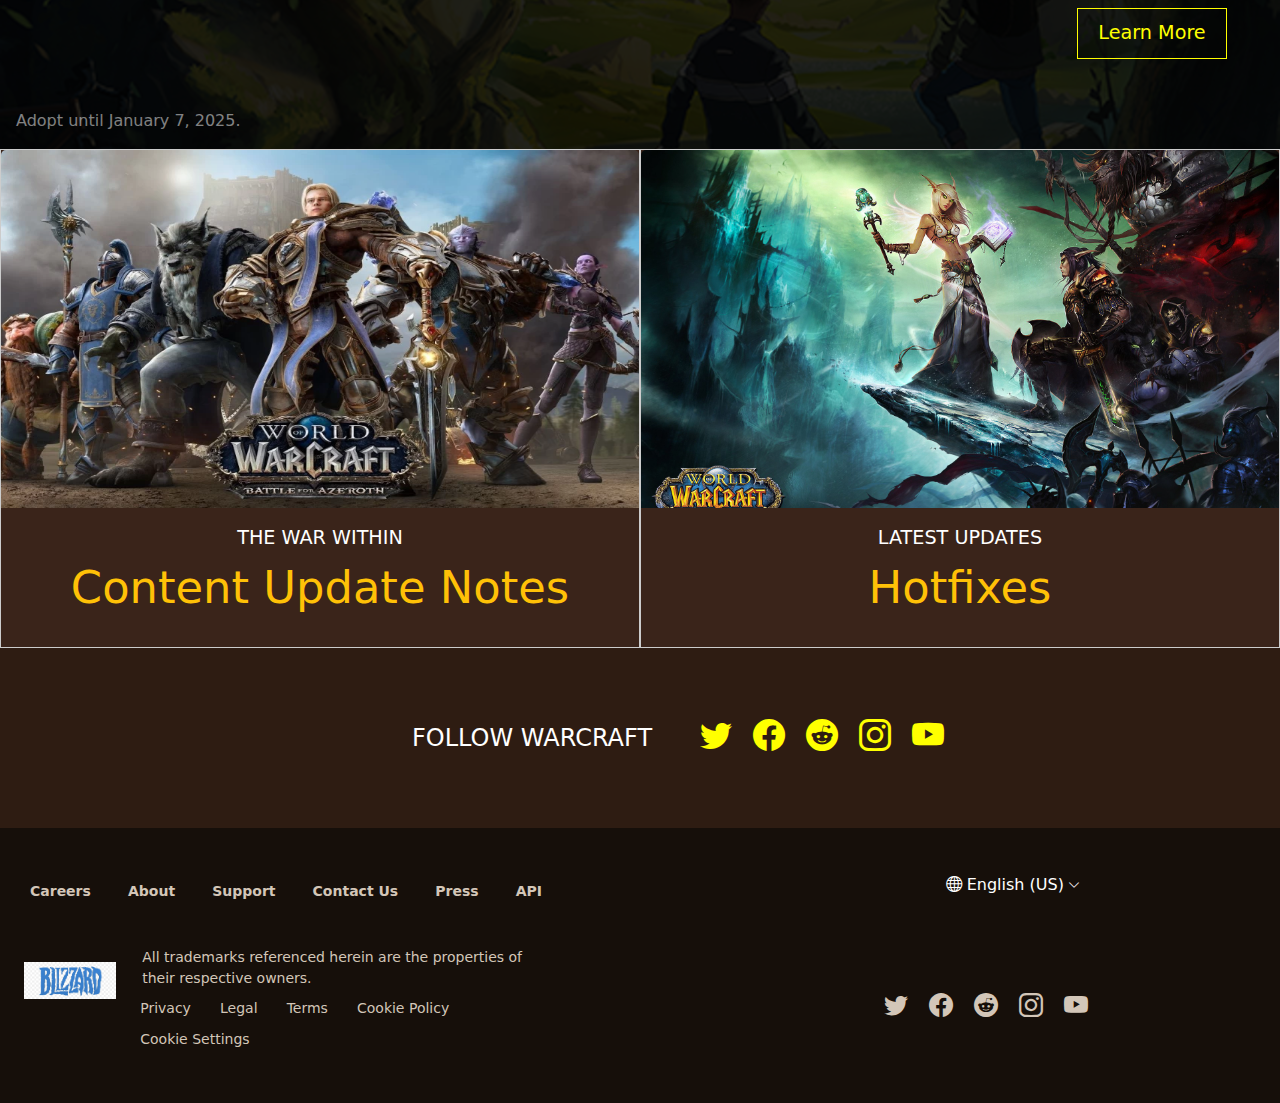
==== commit 61efeee3: "Just give me the task again i know you will surely will give me more task again" ====
--- a/index.html
+++ b/index.html
@@ -39,7 +39,7 @@
                         <a class="nav-link d-flex align-items-center" href="#" id="blizzardDropdown"
                             data-bs-toggle="dropdown" aria-expanded="false">
                             <img src="images/9.webp" alt="Blizzard" style="height: 35px" />
-                            <i class="bi bi-caret-down-fill ms-2"></i>
+                            <i class="bi bi-chevron-down ms-2" style="font-size: 12px !important;"></i>
                         </a>
                         <ul class="dropdown-menu" aria-labelledby="blizzardDropdown"
                             style="background-color: #3b2121; min-width: 425px; padding: 0">
@@ -104,7 +104,7 @@
                     <div class="dropdown my-2">
                         <a class="nav-link" href="#" id="gameInfoDropdown" data-bs-toggle="dropdown" aria-expanded="false">
                             <span class="text-white" style="font-size: 1rem; font-weight: 600">Game Info</span>
-                            <i class="bi bi-caret-down-fill ms-2" id="icon-1"></i>
+                            <i class="bi bi-chevron-down ms-2" id="icon-1"></i>
                         </a>
                         <ul class="dropdown-menu" aria-labelledby="gameInfoDropdown" style=" background-color: #3b2121; min-width: 300px; margin: 0; padding: 0; border: none; box-shadow: 0 4px 6px rgba(0, 0, 0, 0.1); ">
                             <li style="background-color: #2c1c1c; padding: 0">
@@ -137,7 +137,7 @@
                     <div class="dropdown my-2">
                         <a class="nav-link text-white" style="font-size: 1rem; font-weight: 600" href="#" id="expansionsDropdown" data-bs-toggle="dropdown" aria-expanded="false">
                             Expansions
-                            <i class="bi bi-caret-down-fill ms-2" id="icon-1"></i>
+                            <i class="bi bi-chevron-down ms-2" id="icon-1"></i>
                             <span class="badge bg-warning text-dark ms-2">New</span>
                         </a>
                         <ul class="dropdown-menu" aria-labelledby="expansionsDropdown" style=" background-color: #3b2121; min-width: 300px; margin: 0; padding: 0; border: none; ">
@@ -167,7 +167,7 @@
                         <a class="nav-link text-white" style="font-size: 1rem; font-weight: 600" href="#"
                             id="communityDropdown" data-bs-toggle="dropdown" aria-expanded="false">
                             Community
-                            <i class="bi bi-caret-down-fill ms-2" id="icon-1"></i>
+                            <i class="bi bi-chevron-down ms-2" id="icon-1"></i>
                         </a>
                         <ul class="dropdown-menu" aria-labelledby="communityDropdown"
                             style=" background-color: #3b2121; min-width: 300px; margin: 0; padding: 0; border: none; ">
@@ -202,27 +202,29 @@
                         </ul>
                     </div>
                     <div class="dropdown mx-2" id="shop">
-                        <a class="nav-link text-white" style="font-size: 1rem " href="#" id="shop" data-bs-toggle="dropdown" aria-expanded="false">
-                            <span class="text-white" style="font-size: 1rem; font-weight: 600; margin-left: -5px ">Shop</span>
-                            <i class="bi bi-caret-down-fill ms-2" id="icon-1"></i>
-                        </a>
-                        <ul class="dropdown-menu" aria-labelledby="shop" id="shop-1" style=" background-color: #3b2121; min-width: 250px; border: none; margin-top:-7px">
-                            <li>
-                                <a class="dropdown-item d-flex align-items-start my-1" href="#" style="background-color: #3b2121;color: #f8f5f2;padding: 8px 12px;font-size: 1rem;">
-                                    <img src="images/21.jpg" alt="War Within" style="height: 30px;width: 30px;margin-right: 10px;margin-top: 9px;" />
-                                    <div>
-                                        <span class="fw-bold" style="color: #f6fbff">In-Game Content</span><br />
-                                        <small style="color: #b3a89a">Mounts, Pets, Services, .....</small>
-                                    </div>
-                                </a>
-                            </li>
-                            <li>
-                                <a class="dropdown-item" href="#" style="color: #f8f5f2; padding: 10px 20px">Gear</a>
+                        <a class="nav-link text-white" style="font-size: 1rem;" href="#" id="shop" data-bs-toggle="dropdown" aria-expanded="false">
+                            <span class="text-white" style="font-size: 1rem; font-weight: 600; margin-left: -5px; ">Shop</span>
+                            <i class="bi bi-chevron-down ms-2" id="icon-1"></i>
+                        </a>
+                        <ul class="dropdown-menu" aria-labelledby="communityDropdown"
+                            style=" background-color: #3b2121; min-width: 300px; min-height: 115px; margin: 0; padding: 0; border: none; ">
+                            <li style="background-color: #2c1c1c; padding: 0">
+                                <a class="dropdown-item d-flex align-items-start my-1" href="#" style=" background-color: #110c0c; color: #f8f5f2; font-size: 1rem; margin-top:-1px !important">
+                                    <img src="images/21.jpg" alt="War Within"
+                                        style=" height: 30px; width: 30px; margin-right: 10px; margin-top: 9px;" />
+                                        <div>
+                                            <span class="fw-bold" style="color: #f6fbff">In-Game Content</span><br />
+                                            <small style="color: #b3a89a">Mounts, Pets, Services, .....</small>
+                                        </div>
+                                </a>
+                                <a class="dropdown-item" href="#" style=" background-color: #2c1c1c; color: #f8f5f2; padding: 10px 20px; font-size: 1.1rem; font-weight: 400; margin: 0; ">
+                                    Gear
+                                </a>
                             </li>
                         </ul>
                     </div>
                     <div class="dropdown my-2 d-none d-lg-block logo">
-                        <a class="nav-link p-0" href="#" id="searchDropdown" data-bs-toggle="dropdown" aria-expanded="false" style="margin-top:9px; height: 30px;">
+                        <a class="nav-link text-white" href="#" id="searchDropdown" data-bs-toggle="dropdown" aria-expanded="false" >
                             <i class="bi bi-search text-white" style="font-size: 1rem; "></i>
                         </a>
                         <ul class="dropdown-menu p-4" id="searchTray" aria-labelledby="searchDropdownToggle" style=" background-color: #531717; width: 350px; display: none;  margin-left: -15px; ">
@@ -298,7 +300,7 @@
                         aria-expanded="false">
                         <i class="bi bi-person text-white" style="font-size: 1.2rem;"></i>
                         <span class="d-none d-lg-inline-block" style="font-size: 1rem; font-weight: 600;">Account</span>
-                        <i class="bi bi-caret-down-fill ms-2" id="icon-1"></i>
+                        <i class="bi bi-chevron-down ms-2" id="icon-1"></i>
                     </a>
                     <ul class="dropdown-menu-left dropdown-menu p-4" aria-labelledby="accountDropdown"
                         style="background-color: #110c0c; width: 350px; margin: 0; padding: 0; border: none;">
@@ -323,7 +325,7 @@
                                 <i class="bi bi-question-circle me-2"></i> Support
                             </a>
                             <a class="dropdown-item" href="#" style="background-color: #110c0c; color: #f8f5f2; padding: 10px 15px; font-size: 1rem; margin: 0;">
-                                <i class="bi bi-basket me-2"></i> Shop
+                                <i class="bi bi-bag me-2"></i> Shop
                             </a>
                             <a class="dropdown-item" href="#" style="background-color: #110c0c; color: #f8f5f2; padding: 10px 15px; font-size: 1rem; margin: 0;">
                                 <i class="bi bi-cloud-download me-2"></i> Download Battle.net
@@ -449,11 +451,11 @@
                 <div class="col-12 text-center mb-3" id="footer-1">
                     <p class="card-text text-white mb-2" style="font-size:1.5rem; font-weight: 500;">FOLLOW WARCRAFT</p>
                     <div class="icon" id="footer-2">
-                        <a href="#" class="icon-hover mx-2" style="font-size: 2rem !important;"><i class="bi bi-twitter"></i></a>
-                        <a href="#" class="icon-hover mx-2" style="font-size: 2rem !important;"><i class="bi bi-facebook"></i></a>
-                        <a href="#" class="icon-hover mx-2" style="font-size: 2rem !important;"><i class="bi bi-reddit"></i></a>
-                        <a href="#" class="icon-hover mx-2" style="font-size: 2rem !important;"><i class="bi bi-instagram"></i></a>
-                        <a href="#" class="icon-hover mx-2" style="font-size: 2rem !important;"><i class="bi bi-youtube"></i></a>
+                        <a href="#" class="icon-hover mx-2" style="font-size: 2rem !important; color:yellow"><i class="bi bi-twitter"></i></a>
+                        <a href="#" class="icon-hover mx-2" style="font-size: 2rem !important; color:yellow"><i class="bi bi-facebook"></i></a>
+                        <a href="#" class="icon-hover mx-2" style="font-size: 2rem !important; color:yellow"><i class="bi bi-reddit"></i></a>
+                        <a href="#" class="icon-hover mx-2" style="font-size: 2rem !important; color:yellow"><i class="bi bi-instagram"></i></a>
+                        <a href="#" class="icon-hover mx-2" style="font-size: 2rem !important; color:yellow"><i class="bi bi-youtube"></i></a>
                     </div>
                 </div>
             </div>
@@ -493,7 +495,7 @@
                     <div class="dropdown my-2">
                         <a class="nav-link text-white" style="font-size: 1rem;" href="#" id="languageDropdown">
                             <i class="bi bi-globe"></i> English (US)
-                            <i class="bi bi-caret-down-fill ms-2"></i>
+                            <i class="bi bi-chevron-down ms-2" id="icon-1"></i>
                         </a>
                         <ul class="dropdown-menu " aria-labelledby="languageDropdown" style="background-color: #3b2121; min-width: 250px; border: none; margin-top: 1px; display: none;">
                             <li><a class="dropdown-item hover-box" href="#">English (US)</a></li>
--- a/Style/style.css
+++ b/Style/style.css
@@ -59,7 +59,6 @@
     margin: 0;
 }
 .navbar .logo-img:hover {
-    transform: scale(1.1);
     opacity: 0.8;
 }
 .navbar .nav-items {
@@ -116,12 +115,6 @@
     border-radius: 5px;
     padding: 0.5rem 1rem;
     font-weight: bold;
-}
-.navbar .btn-try-free:hover {
-    background-color: #3f1313;
-}
-.navbar .btn-subscribe:hover {
-    background-color: #0056b3;
 }
 .navbar .nav-items,
 .navbar .action-items {
@@ -341,6 +334,10 @@
 .footer .dropdown-menu .dropdown-item {
     font-weight: 400;
 }
+#icon-1{
+    font-size: 12px !important;
+    margin-left: -1px !important;
+}
 @media (min-width: 992px) {
     .dropdown:hover .dropdown-menu {
         display: block;
@@ -401,12 +398,14 @@
         margin-left: 0;
     }
     .navbar .btn-subscribe:hover {
-        transform: scale(1.1);
         opacity: 0.8;
+        background-color: #aa2409 !important;
+        transform: none !important;
     }
     .navbar .btn-try-free:hover {
-        transform: scale(1.1);
+        transform: none !important;
         opacity: 0.8;
+        background-color: #3f1313 !important;
     }
     .dropdown-menu-left {
         left: auto !important;
@@ -506,7 +505,7 @@
         color: #d3c6b8;
     }
     #subscribe{
-        margin-left: 20px;
+        margin-left: 10px;
     }
     #try-free{
         margin-left: 5px;
@@ -531,6 +530,10 @@
         display: flex;
         justify-content: center;
         align-items: center;
+    }
+    #loginButton:hover {
+        background-color: #0c28c4 !important;
+        transform: none !important;
     }
     .card-hover:hover .card-img-top {
         border: 2px solid yellow !important;
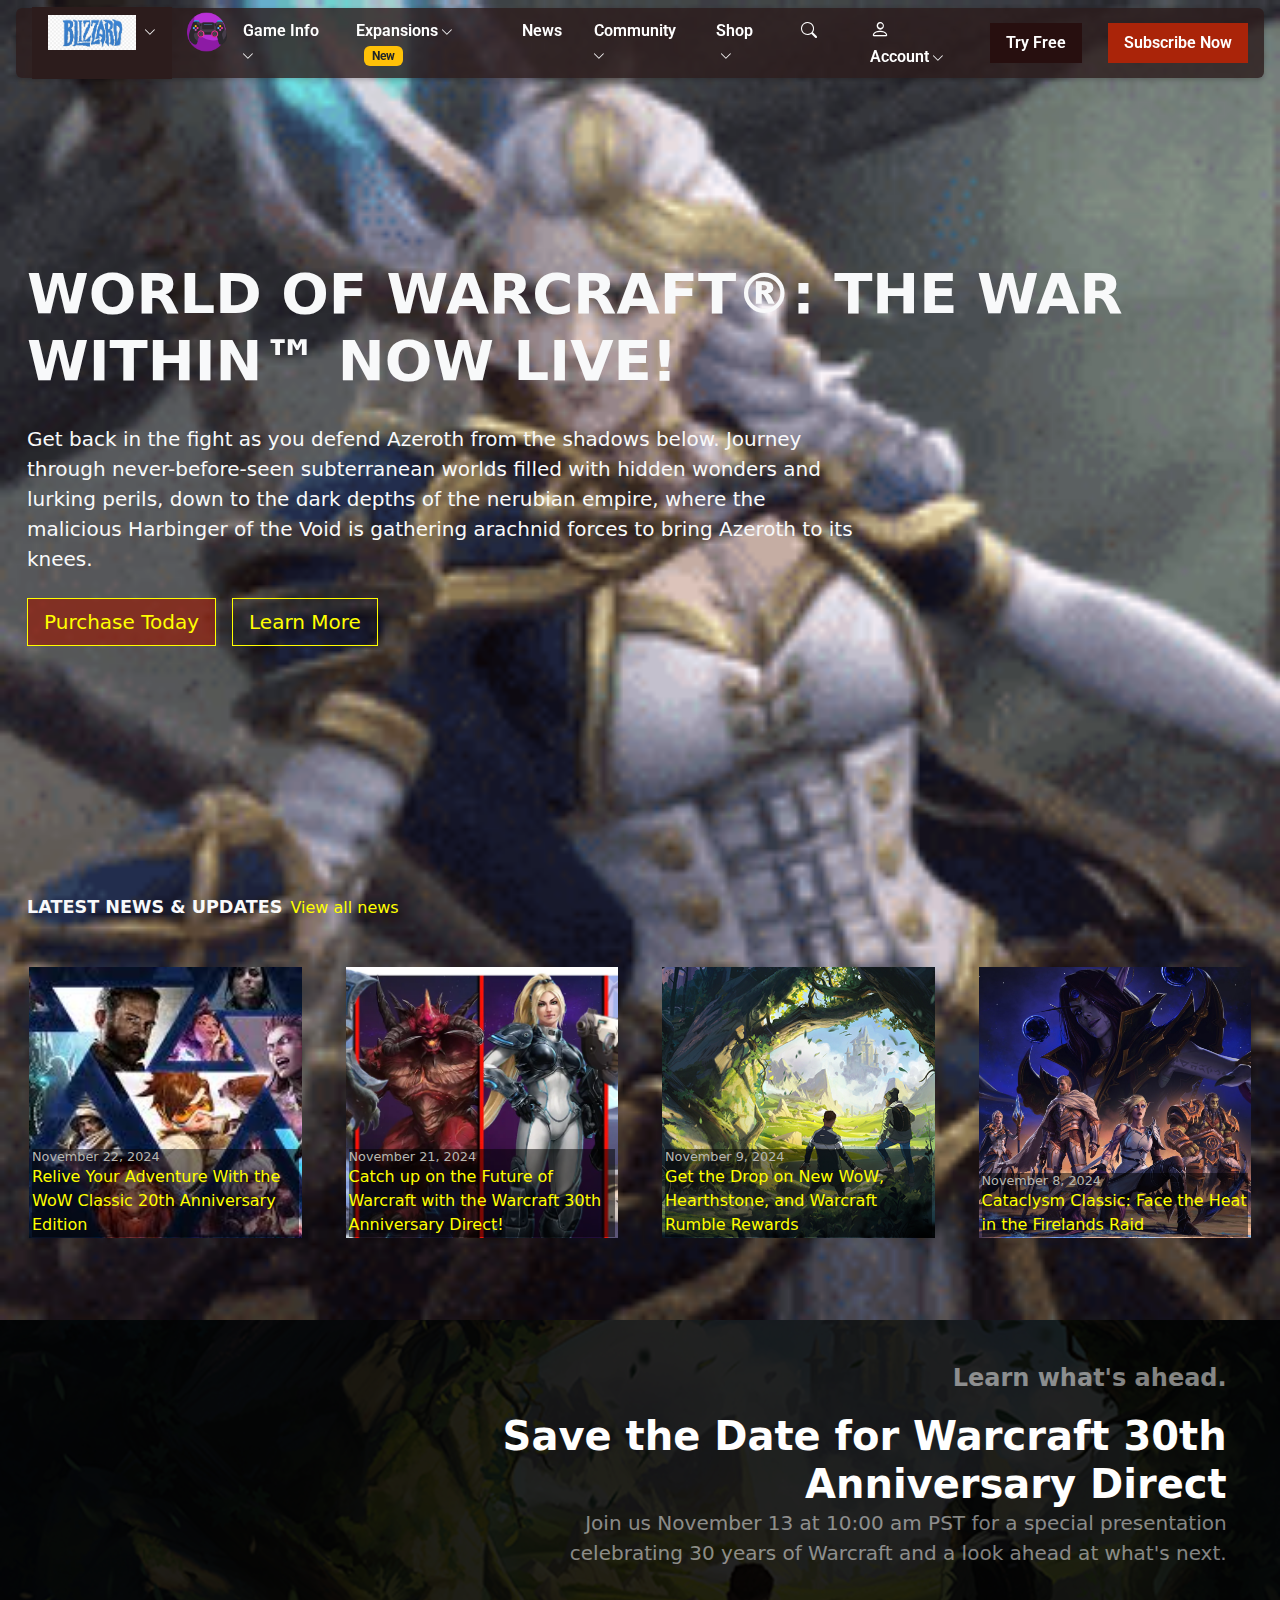
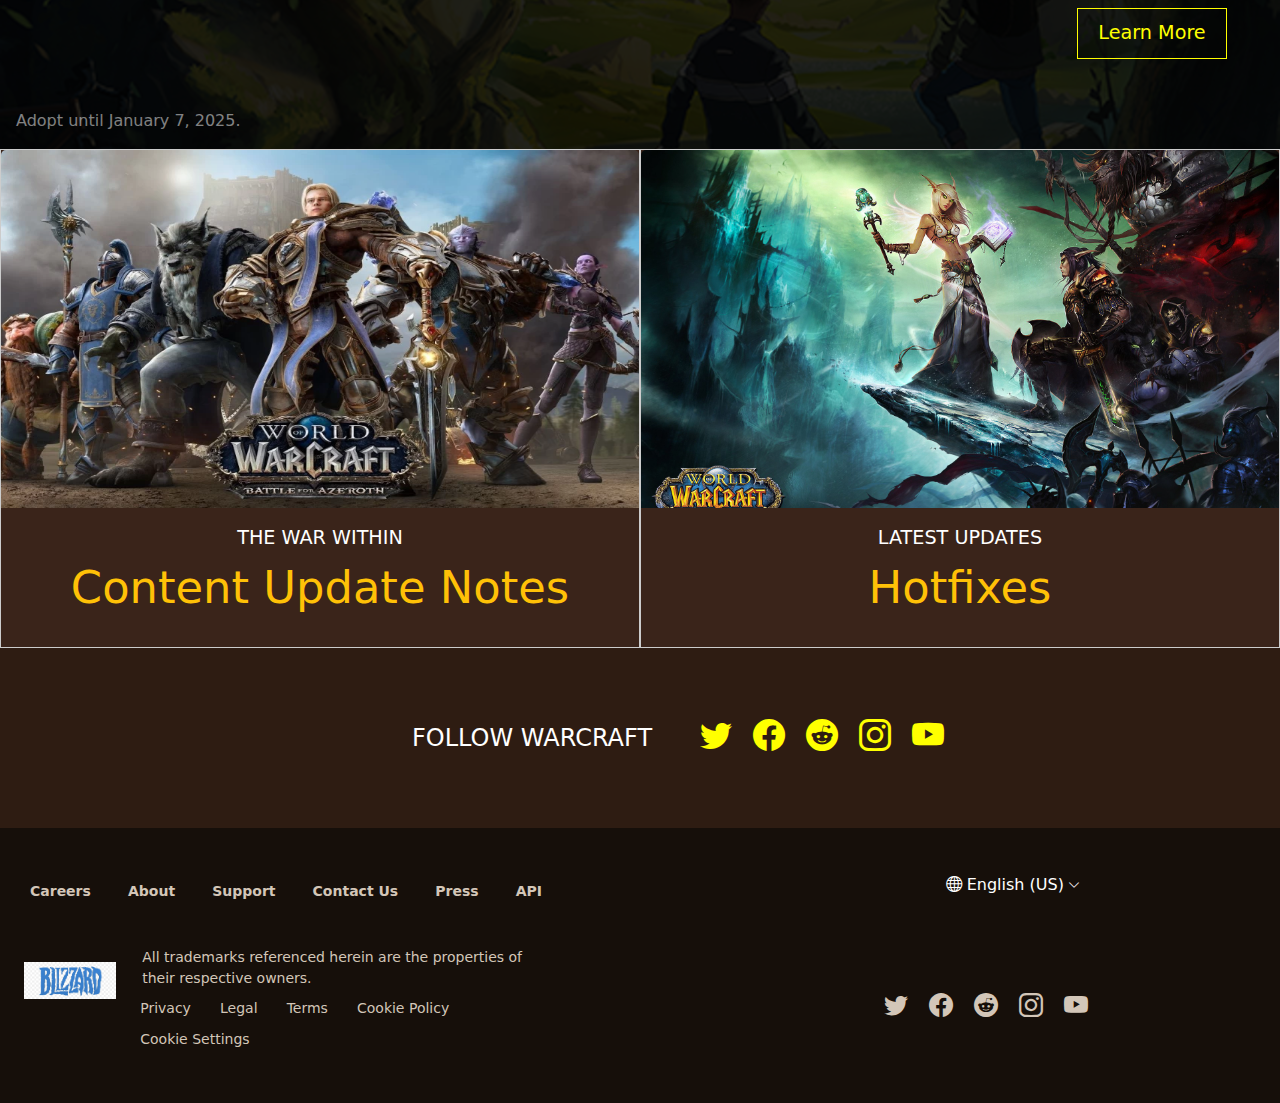
==== commit 28e1ff4b: "XD" ====
--- a/index.html
+++ b/index.html
@@ -118,6 +118,12 @@
                                     Classes
                                 </a>
                                 <a class="dropdown-item" href="#" style="background-color: #2c1c1c;color: #f8f5f2;font-size: 1.2rem;font-weight: 500;padding: 10px 20px;margin: 0;">
+                                    Returning Players
+                                </a>
+                                <a class="dropdown-item" href="#" style="background-color: #2c1c1c;color: #f8f5f2;font-size: 1.2rem;font-weight: 500;padding: 10px 20px;margin: 0;">
+                                    Realm Status
+                                </a>
+                                <a class="dropdown-item" href="#" style="background-color: #2c1c1c;color: #f8f5f2;font-size: 1.2rem;font-weight: 500;padding: 10px 20px;margin: 0;">
                                     Content Update Notes
                                 </a>
                             </li>
@@ -209,7 +215,7 @@
                         <ul class="dropdown-menu" aria-labelledby="communityDropdown"
                             style=" background-color: #3b2121; min-width: 300px; min-height: 115px; margin: 0; padding: 0; border: none; ">
                             <li style="background-color: #2c1c1c; padding: 0">
-                                <a class="dropdown-item d-flex align-items-start my-1" href="#" style=" background-color: #110c0c; color: #f8f5f2; font-size: 1rem; margin-top:-1px !important">
+                                <a class="dropdown-item d-flex align-items-start my-1" href="#" style=" background-color: #2c1c1c; color: #f8f5f2; font-size: 1rem; margin-top:-1px !important">
                                     <img src="images/21.jpg" alt="War Within"
                                         style=" height: 30px; width: 30px; margin-right: 10px; margin-top: 9px;" />
                                         <div>
@@ -235,10 +241,8 @@
                         </ul>
                     </div>
                 </div>
-                <a class="btn btn-try-free" id="try-free" style="font-size: 1rem; background-color: #270f0f;  font-weight: 600;" href="#" role="button">Try
-                    Free</a>
-                <a class="btn btn-subscribe" id="subscribe" style="font-size: 1rem;  background-color: #aa2409; font-weight: 600;" href="#"
-                    role="button">Subscribe Now</a>
+                <a class="btn btn-try-free try-1" id="try-free" style="font-size: 1rem; background-color: #270f0f;  font-weight: 600;" href="#" role="button">Try Free</a>
+                <a class="btn btn-subscribe try-1" id="subscribe" style="font-size: 1rem;  background-color: #aa2409; font-weight: 600;" href="#" role="button">Subscribe Now</a>
                 <div class="d-lg-none mt-3">
                     <div class="bg-brown p-3" style="border-radius: 5px;max-height: 600px;background-color: #2c1c1c;">
                         <p class="text-light mb-1" style="font-size: 0.8rem; margin-left: -5px">
@@ -333,6 +337,8 @@
                         </li>
                     </ul>
                 </div>
+                <a class="btn btn-try-free try-2" id="try-free" style="font-size: 1rem; background-color: #270f0f;  font-weight: 600;" href="#" role="button">Try Free</a>
+                <a class="btn btn-subscribe try-2" id="subscribe" style="font-size: 1rem;  background-color: #aa2409; font-weight: 600;" href="#" role="button">Subscribe Now</a>
             </div>
         </div>
     </nav>
@@ -415,10 +421,10 @@
             </div>
         </div>
     </div>
-    <div class="container-fluid p-0">
+    <div class="container-fluid p-0" >
         <div class="row g-0">
             <div class="col-md-6">
-                <a href="#" class="text-decoration-none">
+                <a href="#" class="text-decoration-none" >
                     <div class="card text-white text-center card-hover-1" style="background-color: #3a241a">
                         <div class="ratio ratio-16x9">
                             <img src="images/7.webp" class="card-img-top" alt="Content Update Notes" />
@@ -497,7 +503,7 @@
                             <i class="bi bi-globe"></i> English (US)
                             <i class="bi bi-chevron-down ms-2" id="icon-1"></i>
                         </a>
-                        <ul class="dropdown-menu " aria-labelledby="languageDropdown" style="background-color: #3b2121; min-width: 250px; border: none; margin-top: 1px; display: none;">
+                        <ul class="dropdown-menu footer-language-dropdown" aria-labelledby="languageDropdown" style="background-color: #3b2121; min-width: 250px; border: none; margin-top: 1px; display: none;">
                             <li><a class="dropdown-item hover-box" href="#">English (US)</a></li>
                             <li><a class="dropdown-item hover-box" href="#">Spanish (ES)</a></li>
                             <li><a class="dropdown-item hover-box" href="#">French (FR)</a></li>
--- a/Style/style.css
+++ b/Style/style.css
@@ -57,9 +57,6 @@
 .navbar .logo img {
     height: 50px;
     margin: 0;
-}
-.navbar .logo-img:hover {
-    opacity: 0.8;
 }
 .navbar .nav-items {
     display: flex;
@@ -94,25 +91,22 @@
 .navbar .dropdown-item:hover {
     background-color: #edf7f63d !important;
     color: #ffffff;
-    border-radius: 8px;
 }
 .navbar .btn-try-free,
 .navbar .btn-subscribe {
-    border-radius: 5px;
     padding: 0.3rem 0.8rem;
     white-space: nowrap;
+    border-radius: 0px;
 }
 .navbar .btn-try-free {
     background-color: #3f1313;
     color: #fff;
-    border-radius: 5px;
     padding: 0.5rem 1rem;
     font-weight: bold;
 }
 .navbar .btn-subscribe {
     background-color: #007bff;
     color: #fff;
-    border-radius: 5px;
     padding: 0.5rem 1rem;
     font-weight: bold;
 }
@@ -473,7 +467,6 @@
         width: 100%;
         height: 100%;
         object-fit: cover;
-        border-radius: 5px;
     }
     .highlight-card .card-img-overlay {
         padding: 10px;
@@ -503,6 +496,7 @@
         padding: 8px 12px;
         font-size: 0.9rem;
         color: #d3c6b8;
+        top:-150%;
     }
     #subscribe{
         margin-left: 10px;
@@ -566,11 +560,14 @@
     .selected {
         position: relative;
     }
-    .selected::after {
+    footer .selected::after {
         content: '✔';
         position: absolute;
         right: 10px;
         color: yellow;
+    }
+    .navbar .try-1{
+        display: none !important;
     }
 }
 @media (max-width: 767px) {
@@ -857,4 +854,7 @@
     .footer .london{
         margin-left: 17px;
     }
+    .action-items .try-2{
+        display: none !important;
+    }
 }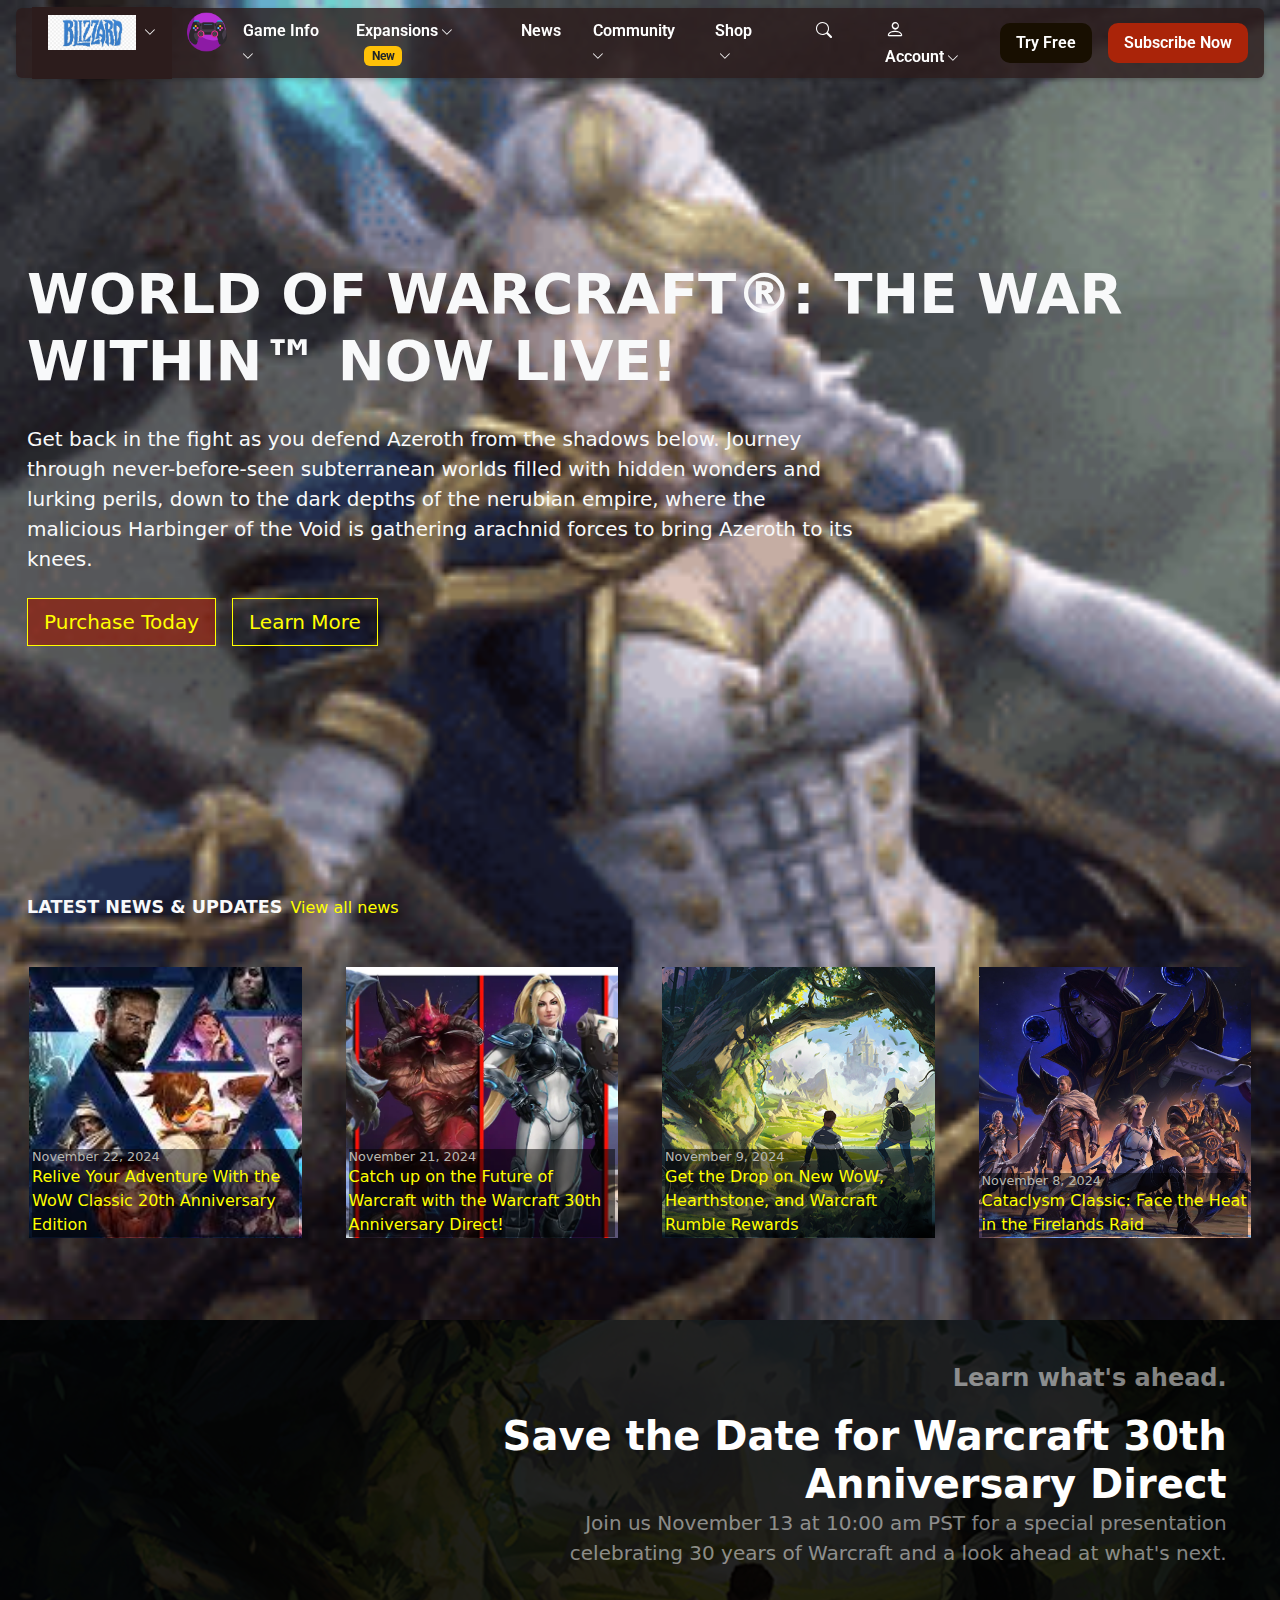
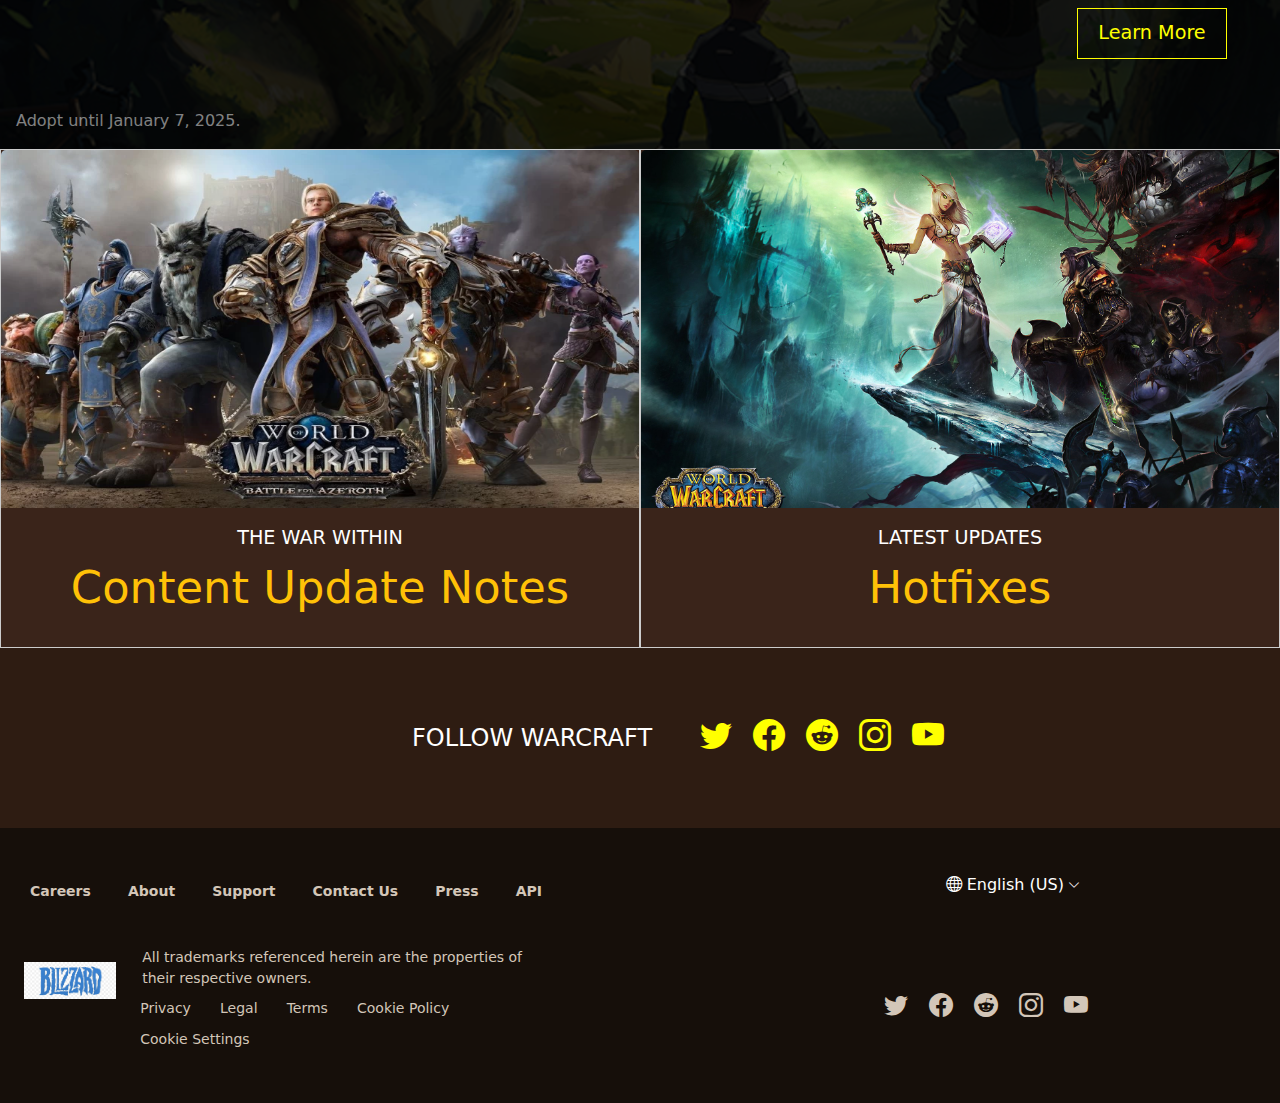
==== commit 1e0a5bb0: "ok" ====
--- a/index.html
+++ b/index.html
@@ -1,5 +1,6 @@
 <!DOCTYPE html>
 <html lang="en">
+
 <head>
     <meta charset="UTF-8" />
     <meta name="viewport" content="width=device-width, initial-scale=1.0" />
@@ -9,6 +10,7 @@
     <link href="https://fonts.googleapis.com/css2?family=Roboto:wght@400;600&display=swap" rel="stylesheet">
     <link rel="stylesheet" href="Style/style.css">
 </head>
+
 <body class="text-light">
     <nav class="navbar navbar-expand-lg navbar-dark fixed-top mt-2 mx-3 p-1 rounded"
         style="font-size: 1rem; background-color: rgba(44, 28, 28, 0.8)">
@@ -61,7 +63,8 @@
                                 <p style="margin-left: 16px; font-size: 0.8rem">
                                     You might also like
                                 </p>
-                                <a class="dropdown-item d-flex align-items-start my-1" href="#" style=" background-color: #110c0c; color: #f8f5f2; padding: 8px 12px; font-size: 1rem; ">
+                                <a class="dropdown-item d-flex align-items-start my-1" href="#"
+                                    style=" background-color: #110c0c; color: #f8f5f2; padding: 8px 12px; font-size: 1rem; ">
                                     <img src="images/13.png" alt="War Within"
                                         style=" height: 30px; width: 30px; margin-right: 10px; margin-top: 9px;" />
                                     <div>
@@ -71,14 +74,17 @@
                                         <span class="badge bg-warning text-dark ms-2">New</span>
                                     </div>
                                 </a>
-                                <a class="dropdown-item d-flex align-items-start my-1" href="#" style=" background-color: #110c0c; color: #f8f5f2; padding: 8px 12px; ">
-                                    <img src="images/14.png" alt="Cataclysm Classic" style=" height: 30px; width: 30px; object-fit: cover; margin-right: 10px; margin-top: 9px;" />
+                                <a class="dropdown-item d-flex align-items-start my-1" href="#"
+                                    style=" background-color: #110c0c; color: #f8f5f2; padding: 8px 12px; ">
+                                    <img src="images/14.png" alt="Cataclysm Classic"
+                                        style=" height: 30px; width: 30px; object-fit: cover; margin-right: 10px; margin-top: 9px;" />
                                     <div style="width: calc(100% - 40px)">
                                         <span class="fw-bold">World of Warcraft: Cataclysm Classic</span><br />
                                         <small style="color: #b3a89a">Expansion</small>
                                     </div>
                                 </a>
-                                <a class="dropdown-item d-flex align-items-start my-1" href="#" style=" background-color: #110c0c; color: #f8f5f2; padding: 8px 12px; ">
+                                <a class="dropdown-item d-flex align-items-start my-1" href="#"
+                                    style=" background-color: #110c0c; color: #f8f5f2; padding: 8px 12px; ">
                                     <img src="images/15.png" alt="Hearthstone"
                                         style=" height: 30px; width: 30px; object-fit: cover; margin-right: 10px; margin-top: 9px;" />
                                     <div style="width: calc(100% - 40px)">
@@ -86,8 +92,10 @@
                                         <small style="color: #b3a89a">Strategy Card Game</small>
                                     </div>
                                 </a>
-                                <a class="dropdown-item d-flex align-items-start my-1" href="#" style="background-color: #110c0c; color: #f8f5f2; padding: 8px 12px;">
-                                    <img src="images/16.png" alt="Warcraft Rumble" style=" height: 30px; width: 30px; object-fit: cover; margin-right: 10px; margin-top: 9px; " />
+                                <a class="dropdown-item d-flex align-items-start my-1" href="#"
+                                    style="background-color: #110c0c; color: #f8f5f2; padding: 8px 12px;">
+                                    <img src="images/16.png" alt="Warcraft Rumble"
+                                        style=" height: 30px; width: 30px; object-fit: cover; margin-right: 10px; margin-top: 9px; " />
                                     <div style="width: calc(100% - 40px)">
                                         <span class="fw-bold">Warcraft Rumble</span><br />
                                         <small style="color: #b3a89a">Mobile Action Strategy</small>
@@ -102,64 +110,82 @@
                             id="logo-img-1" />
                     </a>
                     <div class="dropdown my-2">
-                        <a class="nav-link" href="#" id="gameInfoDropdown" data-bs-toggle="dropdown" aria-expanded="false">
+                        <a class="nav-link" href="#" id="gameInfoDropdown" data-bs-toggle="dropdown"
+                            aria-expanded="false">
                             <span class="text-white" style="font-size: 1rem; font-weight: 600">Game Info</span>
                             <i class="bi bi-chevron-down ms-2" id="icon-1"></i>
                         </a>
-                        <ul class="dropdown-menu" aria-labelledby="gameInfoDropdown" style=" background-color: #3b2121; min-width: 300px; margin: 0; padding: 0; border: none; box-shadow: 0 4px 6px rgba(0, 0, 0, 0.1); ">
+                        <ul class="dropdown-menu" aria-labelledby="gameInfoDropdown"
+                            style=" background-color: #3b2121; min-width: 300px; margin: 0; padding: 0; border: none; box-shadow: 0 4px 6px rgba(0, 0, 0, 0.1); ">
                             <li style="background-color: #2c1c1c; padding: 0">
-                                <a class="dropdown-item" href="#" style=" background-color: #2c1c1c; color: #f8f5f2; font-size: 1.2rem; padding: 10px 20px; margin: 0; ">
+                                <a class="dropdown-item" href="#"
+                                    style=" background-color: #2c1c1c; color: #f8f5f2; font-size: 1.2rem; padding: 10px 20px; margin: 0; ">
                                     Overview
                                 </a>
-                                <a class="dropdown-item" href="#" style=" background-color: #2c1c1c; color: #f8f5f2; font-size: 1.2rem; font-weight: 500; padding: 10px 20px; margin: 0; ">
+                                <a class="dropdown-item" href="#"
+                                    style=" background-color: #2c1c1c; color: #f8f5f2; font-size: 1.2rem; font-weight: 500; padding: 10px 20px; margin: 0; ">
                                     Races
                                 </a>
-                                <a class="dropdown-item" href="#" style="background-color: #2c1c1c;color: #f8f5f2;font-size: 1.2rem;font-weight: 500;padding: 10px 20px;margin: 0;">
+                                <a class="dropdown-item" href="#"
+                                    style="background-color: #2c1c1c;color: #f8f5f2;font-size: 1.2rem;font-weight: 500;padding: 10px 20px;margin: 0;">
                                     Classes
                                 </a>
-                                <a class="dropdown-item" href="#" style="background-color: #2c1c1c;color: #f8f5f2;font-size: 1.2rem;font-weight: 500;padding: 10px 20px;margin: 0;">
+                                <a class="dropdown-item" href="#"
+                                    style="background-color: #2c1c1c;color: #f8f5f2;font-size: 1.2rem;font-weight: 500;padding: 10px 20px;margin: 0;">
                                     Returning Players
                                 </a>
-                                <a class="dropdown-item" href="#" style="background-color: #2c1c1c;color: #f8f5f2;font-size: 1.2rem;font-weight: 500;padding: 10px 20px;margin: 0;">
+                                <a class="dropdown-item" href="#"
+                                    style="background-color: #2c1c1c;color: #f8f5f2;font-size: 1.2rem;font-weight: 500;padding: 10px 20px;margin: 0;">
                                     Realm Status
                                 </a>
-                                <a class="dropdown-item" href="#" style="background-color: #2c1c1c;color: #f8f5f2;font-size: 1.2rem;font-weight: 500;padding: 10px 20px;margin: 0;">
+                                <a class="dropdown-item" href="#"
+                                    style="background-color: #2c1c1c;color: #f8f5f2;font-size: 1.2rem;font-weight: 500;padding: 10px 20px;margin: 0;">
                                     Content Update Notes
                                 </a>
                             </li>
-                            <li style=" background-color: #110c0c; color: #b3a89a; font-weight: 400; font-size: 1rem; padding: 0; margin: 0; ">
+                            <li
+                                style=" background-color: #110c0c; color: #b3a89a; font-weight: 400; font-size: 1rem; padding: 0; margin: 0; ">
                                 <p style="margin: 0; padding: 10px 20px; font-size: 0.8rem">
                                     LORE
                                 </p>
-                                <a class="dropdown-item" href="#" style=" background-color: #110c0c; color: #f8f5f2; font-size: 1.2rem; font-weight: 500; padding: 10px 20px; margin: 0; ">
+                                <a class="dropdown-item" href="#"
+                                    style=" background-color: #110c0c; color: #f8f5f2; font-size: 1.2rem; font-weight: 500; padding: 10px 20px; margin: 0; ">
                                     Story & Media
                                 </a>
-                                <a class="dropdown-item" href="#" style=" background-color: #110c0c; color: #f8f5f2; font-size: 1.2rem; font-weight: 500; padding: 10px 20px; margin: 0; ">
+                                <a class="dropdown-item" href="#"
+                                    style=" background-color: #110c0c; color: #f8f5f2; font-size: 1.2rem; font-weight: 500; padding: 10px 20px; margin: 0; ">
                                     Warcraft Timeline
                                 </a>
                             </li>
                         </ul>
                     </div>
                     <div class="dropdown my-2">
-                        <a class="nav-link text-white" style="font-size: 1rem; font-weight: 600" href="#" id="expansionsDropdown" data-bs-toggle="dropdown" aria-expanded="false">
+                        <a class="nav-link text-white" style="font-size: 1rem; font-weight: 600" href="#"
+                            id="expansionsDropdown" data-bs-toggle="dropdown" aria-expanded="false">
                             Expansions
                             <i class="bi bi-chevron-down ms-2" id="icon-1"></i>
                             <span class="badge bg-warning text-dark ms-2">New</span>
                         </a>
-                        <ul class="dropdown-menu" aria-labelledby="expansionsDropdown" style=" background-color: #3b2121; min-width: 300px; margin: 0; padding: 0; border: none; ">
-                            <li class="dropdown-item" style=" background-color: #2c1c1c; color: #b3a89a; font-weight: 400; font-size: 0.8rem; padding: 0;">
-                                <a class="dropdown-item" href="#" style=" color: #f8f5f2; font-size: 1rem; font-weight: 400; padding: 10px 20px; margin: 0;">The War Within
+                        <ul class="dropdown-menu" aria-labelledby="expansionsDropdown"
+                            style=" background-color: #3b2121; min-width: 300px; margin: 0; padding: 0; border: none; ">
+                            <li class="dropdown-item"
+                                style=" background-color: #2c1c1c; color: #b3a89a; font-weight: 400; font-size: 0.8rem; padding: 0;">
+                                <a class="dropdown-item" href="#"
+                                    style=" color: #f8f5f2; font-size: 1rem; font-weight: 400; padding: 10px 20px; margin: 0;">The
+                                    War Within
                                     <span class="badge bg-warning text-dark ms-2">New</span>
                                 </a>
                             </li>
                             <li>
                                 <hr class="dropdown-divider" style="background-color: #4b3535; margin: 0" />
                             </li>
-                            <li style=" background-color: #110c0c; color: #b3a89a; font-weight: 400; font-size: 0.8rem; padding: 0; ">
+                            <li
+                                style=" background-color: #110c0c; color: #b3a89a; font-weight: 400; font-size: 0.8rem; padding: 0; ">
                                 <p style="margin: 0; padding: 10px 20px; font-size: 0.8rem">
                                     WOW CLASSIC
                                 </p>
-                                <a class="dropdown-item" href="#" style=" background-color: #110c0c; color: #f8f5f2; font-size: 1rem; font-weight: 400; padding: 10px 20px; margin: 0; ">Cataclysm
+                                <a class="dropdown-item" href="#"
+                                    style=" background-color: #110c0c; color: #f8f5f2; font-size: 1rem; font-weight: 400; padding: 10px 20px; margin: 0; ">Cataclysm
                                     Classic
                                 </a>
                             </li>
@@ -178,22 +204,27 @@
                         <ul class="dropdown-menu" aria-labelledby="communityDropdown"
                             style=" background-color: #3b2121; min-width: 300px; margin: 0; padding: 0; border: none; ">
                             <li style="background-color: #2c1c1c; padding: 0">
-                                <a class="dropdown-item" href="#" style=" background-color: #2c1c1c; color: #f8f5f2; padding: 10px 20px; font-size: 1.1rem; font-weight: 400; margin: 0; ">
+                                <a class="dropdown-item" href="#"
+                                    style=" background-color: #2c1c1c; color: #f8f5f2; padding: 10px 20px; font-size: 1.1rem; font-weight: 400; margin: 0; ">
                                     Forums
                                 </a>
-                                <a class="dropdown-item" href="#" style=" background-color: #2c1c1c; color: #f8f5f2; padding: 10px 20px; font-size: 1.1rem; font-weight: 400; margin: 0; ">
+                                <a class="dropdown-item" href="#"
+                                    style=" background-color: #2c1c1c; color: #f8f5f2; padding: 10px 20px; font-size: 1.1rem; font-weight: 400; margin: 0; ">
                                     Recruit a Friend
                                 </a>
                                 <p style=" margin: 0; padding: 10px 20px; font-size: 0.8rem; color: #b3a89a; ">
                                     LEADERBOARDS
                                 </p>
-                                <a class="dropdown-item" href="#" style=" background-color: #2c1c1c; color: #f8f5f2; padding: 10px 20px; font-size: 1.1rem; font-weight: 400; margin: 0; ">
+                                <a class="dropdown-item" href="#"
+                                    style=" background-color: #2c1c1c; color: #f8f5f2; padding: 10px 20px; font-size: 1.1rem; font-weight: 400; margin: 0; ">
                                     Mythic Dungeon
                                 </a>
-                                <a class="dropdown-item" href="#" style=" background-color: #2c1c1c; color: #f8f5f2; padding: 10px 20px; font-size: 1.1rem; font-weight: 400; margin: 0; ">
+                                <a class="dropdown-item" href="#"
+                                    style=" background-color: #2c1c1c; color: #f8f5f2; padding: 10px 20px; font-size: 1.1rem; font-weight: 400; margin: 0; ">
                                     Mythic Raid
                                 </a>
-                                <a class="dropdown-item" href="#" style=" background-color: #2c1c1c; color: #f8f5f2; padding: 10px 20px; font-size: 1.1rem; font-weight: 400; margin: 0; ">
+                                <a class="dropdown-item" href="#"
+                                    style=" background-color: #2c1c1c; color: #f8f5f2; padding: 10px 20px; font-size: 1.1rem; font-weight: 400; margin: 0; ">
                                     Player vs. Player
                                 </a>
                             </li>
@@ -201,59 +232,73 @@
                                 <p style="margin: 0; padding: 10px 20px; font-size: 0.8rem">
                                     ESPORTS
                                 </p>
-                                <a class="dropdown-item" href="#" style=" background-color: #110c0c; color: #f8f5f2; padding: 10px 20px; font-size: 1.1rem; font-weight: 400; margin: 0; ">
+                                <a class="dropdown-item" href="#"
+                                    style=" background-color: #110c0c; color: #f8f5f2; padding: 10px 20px; font-size: 1.1rem; font-weight: 400; margin: 0; ">
                                     Tournaments
                                 </a>
                             </li>
                         </ul>
                     </div>
                     <div class="dropdown mx-2" id="shop">
-                        <a class="nav-link text-white" style="font-size: 1rem;" href="#" id="shop" data-bs-toggle="dropdown" aria-expanded="false">
-                            <span class="text-white" style="font-size: 1rem; font-weight: 600; margin-left: -5px; ">Shop</span>
+                        <a class="nav-link text-white" style="font-size: 1rem;" href="#" id="shop"
+                            data-bs-toggle="dropdown" aria-expanded="false">
+                            <span class="text-white"
+                                style="font-size: 1rem; font-weight: 600; margin-left: -5px; ">Shop</span>
                             <i class="bi bi-chevron-down ms-2" id="icon-1"></i>
                         </a>
                         <ul class="dropdown-menu" aria-labelledby="communityDropdown"
                             style=" background-color: #3b2121; min-width: 300px; min-height: 115px; margin: 0; padding: 0; border: none; ">
                             <li style="background-color: #2c1c1c; padding: 0">
-                                <a class="dropdown-item d-flex align-items-start my-1" href="#" style=" background-color: #2c1c1c; color: #f8f5f2; font-size: 1rem; margin-top:-1px !important">
+                                <a class="dropdown-item d-flex align-items-start my-1" href="#"
+                                    style=" background-color: #2c1c1c; color: #f8f5f2; font-size: 1rem; margin-top:-1px !important">
                                     <img src="images/21.jpg" alt="War Within"
                                         style=" height: 30px; width: 30px; margin-right: 10px; margin-top: 9px;" />
-                                        <div>
-                                            <span class="fw-bold" style="color: #f6fbff">In-Game Content</span><br />
-                                            <small style="color: #b3a89a">Mounts, Pets, Services, .....</small>
-                                        </div>
-                                </a>
-                                <a class="dropdown-item" href="#" style=" background-color: #2c1c1c; color: #f8f5f2; padding: 10px 20px; font-size: 1.1rem; font-weight: 400; margin: 0; ">
+                                    <div>
+                                        <span class="fw-bold" style="color: #f6fbff">In-Game Content</span><br />
+                                        <small style="color: #b3a89a">Mounts, Pets, Services, .....</small>
+                                    </div>
+                                </a>
+                                <a class="dropdown-item" href="#"
+                                    style=" background-color: #2c1c1c; color: #f8f5f2; padding: 10px 20px; font-size: 1.1rem; font-weight: 400; margin: 0; ">
                                     Gear
                                 </a>
                             </li>
                         </ul>
                     </div>
                     <div class="dropdown my-2 d-none d-lg-block logo">
-                        <a class="nav-link text-white" href="#" id="searchDropdown" data-bs-toggle="dropdown" aria-expanded="false" >
+                        <a class="nav-link text-white" href="#" id="searchDropdown" data-bs-toggle="dropdown"
+                            aria-expanded="false">
                             <i class="bi bi-search text-white" style="font-size: 1rem; "></i>
                         </a>
-                        <ul class="dropdown-menu p-4" id="searchTray" aria-labelledby="searchDropdownToggle" style=" background-color: #531717; width: 350px; display: none;  margin-left: -15px; ">
+                        <ul class="dropdown-menu p-4" id="searchTray" aria-labelledby="searchDropdownToggle"
+                            style=" background-color: #531717; width: 350px; display: none;  margin-left: -15px; ">
+                            <div class="dropdown-arrow" style="margin-left: 130px;"></div>
                             <li class="d-flex">
-                                <input type="text" class="bi bi-search text-white form-control me-2" placeholder="Search..." aria-label="Search"
-                                    style="background-color: #221313;color: #fcf9f7;border: 1px solid #f7df08;padding: 10px;font-size: 1rem;" />
-                            </li>
-                        </ul>
-                    </div>
-                </div>
-                <a class="btn btn-try-free try-1" id="try-free" style="font-size: 1rem; background-color: #270f0f;  font-weight: 600;" href="#" role="button">Try Free</a>
-                <a class="btn btn-subscribe try-1" id="subscribe" style="font-size: 1rem;  background-color: #aa2409; font-weight: 600;" href="#" role="button">Subscribe Now</a>
+                                <input type="text" class="form-control search-input" placeholder="Search..." aria-label="Search" style="background-color: #221313; color: #fcf9f7; border: 1px solid #f7df08; padding: 10px; font-size: 1rem; padding-left: 35px;">
+                                <i class="bi bi-search search-icon"></i>
+                            </li>
+                        </ul>
+                    </div>
+                </div>
+                <a class="btn btn-try-free try-1" id="try-free"
+                    style="font-size: 1rem; background-color: #270f0f;  font-weight: 600;" href="#" role="button">Try
+                    Free</a>
+                <a class="btn btn-subscribe try-1" id="subscribe"
+                    style="font-size: 1rem;  background-color: #aa2409; font-weight: 600;" href="#"
+                    role="button">Subscribe Now</a>
                 <div class="d-lg-none mt-3">
                     <div class="bg-brown p-3" style="border-radius: 5px;max-height: 600px;background-color: #2c1c1c;">
                         <p class="text-light mb-1" style="font-size: 0.8rem; margin-left: -5px">
                             More from Blizzard
                         </p>
-                        <a class="text-decoration-none text-light" href="#" style=" display: block; padding: 8px; border-radius: 5px; margin-bottom: 5px; ">
+                        <a class="text-decoration-none text-light" href="#"
+                            style=" display: block; padding: 8px; border-radius: 5px; margin-bottom: 5px; ">
                             <i class="bi bi-globe"
                                 style=" font-size: 1rem; font-weight: 10px; font-weight: 900; margin-left: -10px; "></i>
                             Visit Blizzard.com
                         </a>
-                        <a class="text-decoration-none text-light" href="#" style=" display: block; padding: 8px; border-radius: 5px; margin-bottom: 5px; ">
+                        <a class="text-decoration-none text-light" href="#"
+                            style=" display: block; padding: 8px; border-radius: 5px; margin-bottom: 5px; ">
                             <i class="bi bi-grid-3x3-gap-fill"
                                 style=" font-size: 1rem; font-weight: 10px; font-weight: 900; margin-left: -10px; "></i>
                             ALL Games
@@ -261,7 +306,8 @@
                         <p style="margin-left: 16px; font-size: 0.8rem; margin-left: -5px">
                             You might also like
                         </p>
-                        <a class="d-flex align-items-start my-1" href="#" style=" text-decoration: none; color: #f8f5f2; margin-left: -10px; font-size: 1rem; ">
+                        <a class="d-flex align-items-start my-1" href="#"
+                            style=" text-decoration: none; color: #f8f5f2; margin-left: -10px; font-size: 1rem; ">
                             <img src="images/13.png" alt="War Within"
                                 style="height: 30px;width: 30px;margin-right: 10px;margin-top: 9px;" />
                             <div>
@@ -271,7 +317,8 @@
                                 <span class="badge bg-warning text-dark ms-2">New</span>
                             </div>
                         </a>
-                        <a class="d-flex align-items-start my-1" href="#" style="text-decoration: none; color: #f8f5f2; margin-left: -7px">
+                        <a class="d-flex align-items-start my-1" href="#"
+                            style="text-decoration: none; color: #f8f5f2; margin-left: -7px">
                             <img src="images/14.png" alt="Cataclysm Classic"
                                 style=" height: 30px; width: 30px; object-fit: cover; margin-right: 10px; margin-top: 9px; " />
                             <div style="width: calc(100% - 40px)">
@@ -279,7 +326,8 @@
                                 <small style="color: #b3a89a">Expansion</small>
                             </div>
                         </a>
-                        <a class="d-flex align-items-start my-1" href="#" style="text-decoration: none; color: #f8f5f2; margin-left: -7px">
+                        <a class="d-flex align-items-start my-1" href="#"
+                            style="text-decoration: none; color: #f8f5f2; margin-left: -7px">
                             <img src="images/15.png" alt="Hearthstone"
                                 style=" height: 30px; width: 30px; object-fit: cover; margin-right: 10px; margin-top: 9px; " />
                             <div style="width: calc(100% - 40px)">
@@ -287,7 +335,8 @@
                                 <small style="color: #b3a89a">Strategy Card Game</small>
                             </div>
                         </a>
-                        <a class="d-flex align-items-start my-1" href="#" style="text-decoration: none; color: #f8f5f2; margin-left: -8px">
+                        <a class="d-flex align-items-start my-1" href="#"
+                            style="text-decoration: none; color: #f8f5f2; margin-left: -8px">
                             <img src="images/16.png" alt="Warcraft Rumble"
                                 style=" height: 30px; width: 30px; object-fit: cover; margin-right: 10px; margin-top: 9px; " />
                             <div style="width: calc(100% - 40px)">
@@ -306,43 +355,53 @@
                         <span class="d-none d-lg-inline-block" style="font-size: 1rem; font-weight: 600;">Account</span>
                         <i class="bi bi-chevron-down ms-2" id="icon-1"></i>
                     </a>
-                    <ul class="dropdown-menu-left dropdown-menu p-4" aria-labelledby="accountDropdown"
-                        style="background-color: #110c0c; width: 350px; margin: 0; padding: 0; border: none;">
-                        <li>
-                            <a href="#" id="loginButton" class="btn btn-primary w-100 d-flex align-items-center mb-3" style="background-color: #0c28c4; padding: 10px;">
-                                <i class="bi bi-box-arrow-in-right me-2"></i> Log In
+                    <ul class="dropdown-menu" aria-labelledby="communityDropdown"
+                        style=" background-color: #2c1c1c; min-width: 300px; margin: 0; margin-left:-90px; padding: 0; border: none; ">
+                        <li style="background-color: #2c1c1c; padding: 0">
+                            <a href="#" id="loginButton" class="btn btn-primary d-flex align-items-center mb-3"
+                                style="background-color: #0c28c4; width:90%; margin-left:15px; margin-top:10px">
+                                <i class="bi bi-box-arrow-in-right me-2" ></i> Log In
+                            </a>
+                            <a class="dropdown-item" href="#"
+                                style="background-color: #2c1c1c; color: #f8f5f2; padding: 10px 15px; font-size: 1rem; margin: 0;">
+                                <i class="bi bi-people me-2"></i> WoW Characters
+                            </a>
+                            <a class="dropdown-item" href="#"
+                                style="background-color: #2c1c1c; color: #f8f5f2; padding: 10px 15px; font-size: 1rem; margin: 0;">
+                                <i class="bi bi-gear me-2"></i> Account Settings
+                            </a>
+                            <a class="dropdown-item" href="forms.html"
+                                style="background-color: #2c1c1c; color: #f8f5f2; padding: 10px 15px; font-size: 1rem; margin: 0;">
+                                <i class="bi bi-pencil-square me-2"></i> Sign Up
                             </a>
                         </li>
-                        <li style="background-color: #2c1c1c; padding: 0; margin: 0;">
-                            <a class="dropdown-item" href="#" style="background-color: #2c1c1c; color: #f8f5f2; padding: 10px 15px; font-size: 1rem; margin: 0;">
-                                <i class="bi bi-people me-2"></i> WoW Characters
-                            </a>
-                            <a class="dropdown-item" href="#" style="background-color: #2c1c1c; color: #f8f5f2; padding: 10px 15px; font-size: 1rem; margin: 0;">
-                                <i class="bi bi-gear me-2"></i> Account Settings
-                            </a>
-                            <a class="dropdown-item" href="forms.html" style="background-color: #2c1c1c; color: #f8f5f2; padding: 10px 15px; font-size: 1rem; margin: 0;">
-                                <i class="bi bi-pencil-square me-2"></i> Sign Up
-                            </a>
-                        </li>
-                        <li style="background-color: #110c0c; padding: 0; margin: 0;">
-                            <a class="dropdown-item" href="#" style="background-color: #110c0c; color: #f8f5f2; padding: 10px 15px; font-size: 1rem; margin: 0;">
+                        <li style="background-color: #110c0c;color: #b3a89a;font-size: 0.9rem;padding: 0;">
+                            <a class="dropdown-item" href="#"
+                                style="background-color: #110c0c; color: #f8f5f2; padding: 10px 15px; font-size: 1rem; margin: 0;">
                                 <i class="bi bi-question-circle me-2"></i> Support
                             </a>
-                            <a class="dropdown-item" href="#" style="background-color: #110c0c; color: #f8f5f2; padding: 10px 15px; font-size: 1rem; margin: 0;">
+                            <a class="dropdown-item" href="#"
+                                style="background-color: #110c0c; color: #f8f5f2; padding: 10px 15px; font-size: 1rem; margin: 0;">
                                 <i class="bi bi-bag me-2"></i> Shop
                             </a>
-                            <a class="dropdown-item" href="#" style="background-color: #110c0c; color: #f8f5f2; padding: 10px 15px; font-size: 1rem; margin: 0;">
+                            <a class="dropdown-item" href="#"
+                                style="background-color: #110c0c; color: #f8f5f2; padding: 10px 15px; font-size: 1rem; margin: 0;">
                                 <i class="bi bi-cloud-download me-2"></i> Download Battle.net
                             </a>
                         </li>
                     </ul>
                 </div>
-                <a class="btn btn-try-free try-2" id="try-free" style="font-size: 1rem; background-color: #270f0f;  font-weight: 600;" href="#" role="button">Try Free</a>
-                <a class="btn btn-subscribe try-2" id="subscribe" style="font-size: 1rem;  background-color: #aa2409; font-weight: 600;" href="#" role="button">Subscribe Now</a>
+                <a class="btn btn-try-free try-2" id="try-free"
+                    style="font-size: 1rem; background-color: #180f01;  font-weight: 600;" href="#" role="button">Try
+                    Free</a>
+                <a class="btn btn-subscribe try-2" id="subscribe"
+                    style="font-size: 1rem;  background-color: #aa2409; font-weight: 600;" href="#"
+                    role="button">Subscribe Now</a>
             </div>
         </div>
     </nav>
-    <section class="jumbotron d-flex align-items-center" style="background-image: url('images/1.gif'); background-size: cover; background-position: center; color: #f8f8f2; padding: 60px 15px; min-height: 100vh;">
+    <section class="jumbotron d-flex align-items-center"
+        style="background-image: url('images/1.gif'); background-size: cover; background-position: center; color: #f8f8f2; padding: 60px 15px; min-height: 100vh;">
         <div class="container-fluid text-light">
             <h1 class="display-4 fw-bold text-start" style="font-weight: 600; margin-bottom: 30px; margin-top: 200px;">
                 WORLD OF WARCRAFT&reg;: THE WAR
@@ -354,7 +413,8 @@
                 bring Azeroth to its <br class="d-none d-sm-inline">knees.
             </p>
             <div class="d-flex justify-content-start mt-4 flex-column flex-sm-row">
-                <button class="btn btn-outline-warning btn-lg me-3 mb-3 mb-sm-0 btn-purchase-today" style="background: rgba(159, 22, 0, .6);">Purchase Today</button>
+                <button class="btn btn-outline-warning btn-lg me-3 mb-3 mb-sm-0 btn-purchase-today"
+                    style="background: rgba(159, 22, 0, .6);">Purchase Today</button>
                 <button class="btn btn-outline-warning btn-lg">Learn More</button>
             </div>
             <div class="d-flex justify-content-start mt-5">
@@ -368,29 +428,30 @@
                 <div class="card-hover highlight-card" style="padding: 22px; height:35vh;">
                     <img src="images/2.jpeg" class="card-img-top" alt="Card Image">
                     <div class="card-img-overlay" style="padding: 23px 25px;">
-                        <h5 class="card-title" >November 22, 2024</h5>
-                        <p class="card-text" >Relive Your Adventure With the WoW Classic 20th Anniversary Edition</p>
-                    </div>
-                </div>
-                <div class="card-hover highlight-card"style="padding: 22px; height:35vh">
+                        <h5 class="card-title">November 22, 2024</h5>
+                        <p class="card-text">Relive Your Adventure With the WoW Classic 20th Anniversary Edition</p>
+                    </div>
+                </div>
+                <div class="card-hover highlight-card" style="padding: 22px; height:35vh">
                     <img src="images/3.webp" class="card-img-top" alt="Card Image">
                     <div class="card-img-overlay" style="padding: 23px 25px;">
                         <h5 class="card-title">November 21, 2024</h5>
-                        <p class="card-text" >Catch up on the Future of Warcraft with the Warcraft 30th Anniversary Direct!</p>
+                        <p class="card-text">Catch up on the Future of Warcraft with the Warcraft 30th Anniversary
+                            Direct!</p>
                     </div>
                 </div>
                 <div class="card-hover highlight-card" style="padding: 22px; height:35vh">
                     <img src="images/4.webp" class="card-img-top" alt="Card Image">
                     <div class="card-img-overlay" style="padding: 23px 25px;">
-                        <h5 class="card-title" >November 9, 2024</h5>
+                        <h5 class="card-title">November 9, 2024</h5>
                         <p class="card-text">Get the Drop on New WoW, Hearthstone, and Warcraft Rumble Rewards</p>
                     </div>
                 </div>
                 <div class="card-hover highlight-card" style="padding: 22px; height:35vh">
                     <img src="images/5.jpeg" class="card-img-top" alt="Card Image">
                     <div class="card-img-overlay" style="padding: 23px 25px;">
-                        <h5 class="card-title" >November 8, 2024</h5>
-                        <p class="card-text" >Cataclysm Classic: Face the Heat in the Firelands Raid</p>
+                        <h5 class="card-title">November 8, 2024</h5>
+                        <p class="card-text">Cataclysm Classic: Face the Heat in the Firelands Raid</p>
                     </div>
                 </div>
             </div>
@@ -398,7 +459,8 @@
     </section>
     <div class="container-fluid p-0">
         <div class=" border-0 position-relative">
-            <div class="row g-0 align-items-center justify-content-center" style="background: url('images/4.webp') center/cover; padding: 40px 0; color: #ccc; background-color: #111; background-blend-mode: overlay;">
+            <div class="row g-0 align-items-center justify-content-center"
+                style="background: url('images/4.webp') center/cover; padding: 40px 0; color: #ccc; background-color: #111; background-blend-mode: overlay;">
                 <div class="col-10 col-md-11 text-end">
                     <p class="fw-bold text-white-50" style="font-size: 1.5rem;">
                         Learn what's ahead.
@@ -421,10 +483,10 @@
             </div>
         </div>
     </div>
-    <div class="container-fluid p-0" >
+    <div class="container-fluid p-0">
         <div class="row g-0">
             <div class="col-md-6">
-                <a href="#" class="text-decoration-none" >
+                <a href="#" class="text-decoration-none">
                     <div class="card text-white text-center card-hover-1" style="background-color: #3a241a">
                         <div class="ratio ratio-16x9">
                             <img src="images/7.webp" class="card-img-top" alt="Content Update Notes" />
@@ -457,11 +519,16 @@
                 <div class="col-12 text-center mb-3" id="footer-1">
                     <p class="card-text text-white mb-2" style="font-size:1.5rem; font-weight: 500;">FOLLOW WARCRAFT</p>
                     <div class="icon" id="footer-2">
-                        <a href="#" class="icon-hover mx-2" style="font-size: 2rem !important; color:yellow"><i class="bi bi-twitter"></i></a>
-                        <a href="#" class="icon-hover mx-2" style="font-size: 2rem !important; color:yellow"><i class="bi bi-facebook"></i></a>
-                        <a href="#" class="icon-hover mx-2" style="font-size: 2rem !important; color:yellow"><i class="bi bi-reddit"></i></a>
-                        <a href="#" class="icon-hover mx-2" style="font-size: 2rem !important; color:yellow"><i class="bi bi-instagram"></i></a>
-                        <a href="#" class="icon-hover mx-2" style="font-size: 2rem !important; color:yellow"><i class="bi bi-youtube"></i></a>
+                        <a href="#" class="icon-hover mx-2" style="font-size: 2rem !important; color:yellow"><i
+                                class="bi bi-twitter"></i></a>
+                        <a href="#" class="icon-hover mx-2" style="font-size: 2rem !important; color:yellow"><i
+                                class="bi bi-facebook"></i></a>
+                        <a href="#" class="icon-hover mx-2" style="font-size: 2rem !important; color:yellow"><i
+                                class="bi bi-reddit"></i></a>
+                        <a href="#" class="icon-hover mx-2" style="font-size: 2rem !important; color:yellow"><i
+                                class="bi bi-instagram"></i></a>
+                        <a href="#" class="icon-hover mx-2" style="font-size: 2rem !important; color:yellow"><i
+                                class="bi bi-youtube"></i></a>
                     </div>
                 </div>
             </div>
@@ -503,7 +570,8 @@
                             <i class="bi bi-globe"></i> English (US)
                             <i class="bi bi-chevron-down ms-2" id="icon-1"></i>
                         </a>
-                        <ul class="dropdown-menu footer-language-dropdown" aria-labelledby="languageDropdown" style="background-color: #3b2121; min-width: 250px; border: none; margin-top: 1px; display: none;">
+                        <ul class="dropdown-menu footer-language-dropdown" aria-labelledby="languageDropdown"
+                            style="background-color: #3b2121; min-width: 250px; border: none; margin-top: 1px; display: none;">
                             <li><a class="dropdown-item hover-box" href="#">English (US)</a></li>
                             <li><a class="dropdown-item hover-box" href="#">Spanish (ES)</a></li>
                             <li><a class="dropdown-item hover-box" href="#">French (FR)</a></li>
@@ -524,4 +592,5 @@
     <script src="https://cdn.jsdelivr.net/npm/bootstrap@5.3.0-alpha1/dist/js/bootstrap.bundle.min.js"></script>
     <script src="Script/script.js"></script>
 </body>
+
 </html>--- a/Style/style.css
+++ b/Style/style.css
@@ -41,7 +41,7 @@
 }
 .navbar {
     display: flex;
-    align-items: center;
+    align-items: center !important;
     justify-content: flex-start;
     padding: 0;
     margin: 0;
@@ -90,6 +90,7 @@
 .navbar .btn:hover,
 .navbar .dropdown-item:hover {
     background-color: #edf7f63d !important;
+    border-radius: 5px;
     color: #ffffff;
 }
 .navbar .btn-try-free,
@@ -97,6 +98,7 @@
     padding: 0.3rem 0.8rem;
     white-space: nowrap;
     border-radius: 0px;
+    border-radius: 10px;
 }
 .navbar .btn-try-free {
     background-color: #3f1313;
@@ -163,7 +165,6 @@
     margin: 0;
     padding: 0.5rem 1rem;
     background-color: #fff;
-    box-shadow: 0 2px 8px rgba(0, 0, 0, 0.2);
 }
 .navbar .nav-link:hover,
 .navbar .btn:hover {
@@ -299,6 +300,9 @@
     transform: none !important;
     transition: none !important;
 }
+#searchDropdown{
+    margin-left: 15px;
+}
 #searchDropdown .dropdown-menu .form-control:hover,
 #searchDropdown .dropdown-menu .btn:hover {
     color: inherit !important;
@@ -388,8 +392,10 @@
     }
     .navbar .nav-link,
     .navbar .btn {
-        margin-right: 0;
-        margin-left: 0;
+        padding: 0.5rem 1rem; /* Equal padding for all navbar items */
+        margin: 0; /* Remove any margin */
+        transition: background-color 0.3s ease, color 0.3s ease;
+        color: #ffffff;
     }
     .navbar .btn-subscribe:hover {
         opacity: 0.8;
@@ -498,12 +504,6 @@
         color: #d3c6b8;
         top:-150%;
     }
-    #subscribe{
-        margin-left: 10px;
-    }
-    #try-free{
-        margin-left: 5px;
-    }
     .footer {
         padding-left: 5rem;
         padding-right: 5rem; 
@@ -538,7 +538,7 @@
         color: #ffffff;
     }
     #searchTray{
-        margin-left: -150px !important;
+        margin-left: -120px !important;
     }
     #footer-1{
         display: flex;
@@ -568,6 +568,28 @@
     }
     .navbar .try-1{
         display: none !important;
+    }
+    .dropdown-arrow {
+        position: absolute;
+        top: -10px;
+        left: 20px;
+        width: 0;
+        height: 0;
+        border-left: 10px solid transparent;
+        border-right: 10px solid transparent;
+        border-bottom: 10px solid #531717;
+    }
+    .search-input {
+        position: relative;
+    }
+    .search-icon {
+        position: absolute;
+        left: 10px;
+        top: 50%;
+        transform: translateY(-50%);
+        color: white;
+        font-size: 1rem;
+        padding-left: 25px;
     }
 }
 @media (max-width: 767px) {
